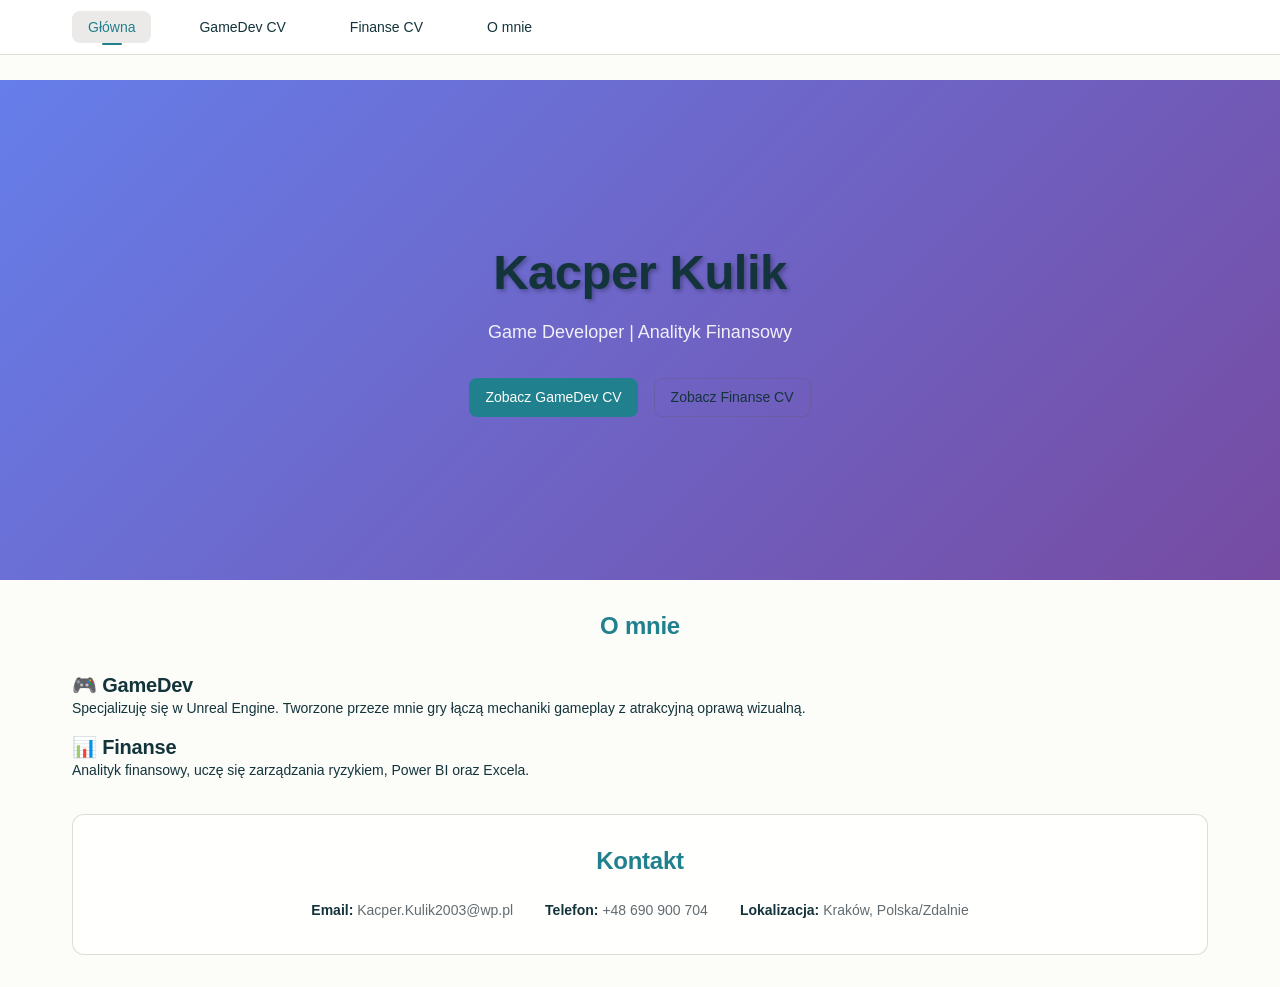
==== index.html @ 3255ad59 "Update index.html" ====
<!DOCTYPE html>
<html lang="pl">
<head>
    <meta charset="UTF-8">
    <meta name="viewport" content="width=device-width, initial-scale=1.0">
    <title>Kacper Kulik - Portfolio</title>
    <link rel="stylesheet" href="style.css">
</head>
<body>
    <nav class="navbar">
        <div class="nav-container">
            <ul class="nav-menu">
                <li class="nav-item">
                    <a href="#" class="nav-link active" data-tab="home">Główna</a>
                </li>
                <li class="nav-item">
                    <a href="gamedev.html" class="nav-link" data-tab="gamedev">GameDev CV</a>
                </li>
                <li class="nav-item">
                    <a href="finance.html" class="nav-link" data-tab="finance">Finanse CV</a>
                </li>
                <li class="nav-item">
                    <a href="inne.html" class="nav-link" data-tab="other">O mnie</a>
                </li>
            </ul>
            <div class="hamburger">
                <span class="bar"></span>
                <span class="bar"></span>
                <span class="bar"></span>
            </div>
        </div>
    </nav>

    <main class="main-content">
        <!-- Główna strona -->
        <section id="home" class="tab-content active">
            <div class="hero-section">
                <div class="hero-content">
                    <h1>Kacper Kulik</h1>
                    <p class="hero-subtitle"> Game Developer | Analityk Finansowy</p>
                    <div class="hero-buttons">
                        <button class="btn btn--primary" onclick="switchTab('gamedev.html')">Zobacz GameDev CV</button>
                        <button class="btn btn--outline" onclick="switchTab('finance.html')">Zobacz Finanse CV</button>
                    </div>
                </div>
            </div>
            
            <div class="container">
                <section class="about-section">
                  <h2>O mnie</h2>
                  <div class="about-flex">
                    <div class="about-card gamedev-card">
                      <h3>🎮 GameDev</h3>
                      <p>Specjalizuję się w Unreal Engine. Tworzone przeze mnie gry łączą mechaniki gameplay z atrakcyjną oprawą wizualną.</p>
                    </div>
                    <div class="about-card finance-card">
                      <h3>📊 Finanse</h3>
                      <p>Analityk finansowy, uczę się zarządzania ryzykiem, Power BI oraz Excela.</p>
                    </div>
                  </div>
                </section>


                <section class="contact-section">
                    <h2>Kontakt</h2>
                    <div class="contact-info">
                        <div class="contact-item">
                            <strong>Email:</strong> Kacper.Kulik2003@wp.pl
                        </div>
                        <div class="contact-item">
                            <strong>Telefon:</strong> +48 690 900 704
                        </div>
                        <div class="contact-item">
                            <strong>Lokalizacja:</strong> Kraków, Polska/Zdalnie
                        </div>
                    </div>
                </section>
            </div>
        </section>     
    </main>

    <script src="app.js"></script>
</body>
</html>
---- style.css ----
:root {
  /* Colors */
  --color-background: rgba(252, 252, 249, 1);
  --color-surface: rgba(255, 255, 253, 1);
  --color-text: rgba(19, 52, 59, 1);
  --color-text-secondary: rgba(98, 108, 113, 1);
  --color-primary: rgba(33, 128, 141, 1);
  --color-primary-hover: rgba(29, 116, 128, 1);
  --color-primary-active: rgba(26, 104, 115, 1);
  --color-secondary: rgba(94, 82, 64, 0.12);
  --color-secondary-hover: rgba(94, 82, 64, 0.2);
  --color-secondary-active: rgba(94, 82, 64, 0.25);
  --color-border: rgba(94, 82, 64, 0.2);
  --color-btn-primary-text: rgba(252, 252, 249, 1);
  --color-card-border: rgba(94, 82, 64, 0.12);
  --color-card-border-inner: rgba(94, 82, 64, 0.12);
  --color-error: rgba(192, 21, 47, 1);
  --color-success: rgba(33, 128, 141, 1);
  --color-warning: rgba(168, 75, 47, 1);
  --color-info: rgba(98, 108, 113, 1);
  --color-focus-ring: rgba(33, 128, 141, 0.4);
  --color-select-caret: rgba(19, 52, 59, 0.8);

  /* Common style patterns */
  --focus-ring: 0 0 0 3px var(--color-focus-ring);
  --focus-outline: 2px solid var(--color-primary);
  --status-bg-opacity: 0.15;
  --status-border-opacity: 0.25;
  --select-caret-light: url("data:image/svg+xml,%3Csvg xmlns='http://www.w3.org/2000/svg' width='16' height='16' viewBox='0 0 24 24' fill='none' stroke='%23134252' stroke-width='2' stroke-linecap='round' stroke-linejoin='round'%3E%3Cpolyline points='6 9 12 15 18 9'%3E%3C/polyline%3E%3C/svg%3E");
  --select-caret-dark: url("data:image/svg+xml,%3Csvg xmlns='http://www.w3.org/2000/svg' width='16' height='16' viewBox='0 0 24 24' fill='none' stroke='%23f5f5f5' stroke-width='2' stroke-linecap='round' stroke-linejoin='round'%3E%3Cpolyline points='6 9 12 15 18 9'%3E%3C/polyline%3E%3C/svg%3E");

  /* RGB versions for opacity control */
  --color-success-rgb: 33, 128, 141;
  --color-error-rgb: 192, 21, 47;
  --color-warning-rgb: 168, 75, 47;
  --color-info-rgb: 98, 108, 113;

  /* Typography */
  --font-family-base: "FKGroteskNeue", "Geist", "Inter", -apple-system,
    BlinkMacSystemFont, "Segoe UI", Roboto, sans-serif;
  --font-family-mono: "Berkeley Mono", ui-monospace, SFMono-Regular, Menlo,
    Monaco, Consolas, monospace;
  --font-size-xs: 11px;
  --font-size-sm: 12px;
  --font-size-base: 14px;
  --font-size-md: 14px;
  --font-size-lg: 16px;
  --font-size-xl: 18px;
  --font-size-2xl: 20px;
  --font-size-3xl: 24px;
  --font-size-4xl: 30px;
  --font-weight-normal: 400;
  --font-weight-medium: 500;
  --font-weight-semibold: 550;
  --font-weight-bold: 600;
  --line-height-tight: 1.2;
  --line-height-normal: 1.5;
  --letter-spacing-tight: -0.01em;

  /* Spacing */
  --space-0: 0;
  --space-1: 1px;
  --space-2: 2px;
  --space-4: 4px;
  --space-6: 6px;
  --space-8: 8px;
  --space-10: 10px;
  --space-12: 12px;
  --space-16: 16px;
  --space-20: 20px;
  --space-24: 24px;
  --space-32: 32px;

  /* Border Radius */
  --radius-sm: 6px;
  --radius-base: 8px;
  --radius-md: 10px;
  --radius-lg: 12px;
  --radius-full: 9999px;

  /* Shadows */
  --shadow-xs: 0 1px 2px rgba(0, 0, 0, 0.02);
  --shadow-sm: 0 1px 3px rgba(0, 0, 0, 0.04), 0 1px 2px rgba(0, 0, 0, 0.02);
  --shadow-md: 0 4px 6px -1px rgba(0, 0, 0, 0.04),
    0 2px 4px -1px rgba(0, 0, 0, 0.02);
  --shadow-lg: 0 10px 15px -3px rgba(0, 0, 0, 0.04),
    0 4px 6px -2px rgba(0, 0, 0, 0.02);
  --shadow-inset-sm: inset 0 1px 0 rgba(255, 255, 255, 0.15),
    inset 0 -1px 0 rgba(0, 0, 0, 0.03);

  /* Animation */
  --duration-fast: 150ms;
  --duration-normal: 250ms;
  --ease-standard: cubic-bezier(0.16, 1, 0.3, 1);

  /* Layout */
  --container-sm: 640px;
  --container-md: 768px;
  --container-lg: 1024px;
  --container-xl: 1280px;
}

/* Dark mode colors */
@media (prefers-color-scheme: dark) {
  :root {
    --color-background: rgba(31, 33, 33, 1);
    --color-surface: rgba(38, 40, 40, 1);
    --color-text: rgba(245, 245, 245, 1);
    --color-text-secondary: rgba(167, 169, 169, 0.7);
    --color-primary: rgba(50, 184, 198, 1);
    --color-primary-hover: rgba(45, 166, 178, 1);
    --color-primary-active: rgba(41, 150, 161, 1);
    --color-secondary: rgba(119, 124, 124, 0.15);
    --color-secondary-hover: rgba(119, 124, 124, 0.25);
    --color-secondary-active: rgba(119, 124, 124, 0.3);
    --color-border: rgba(119, 124, 124, 0.3);
    --color-error: rgba(255, 84, 89, 1);
    --color-success: rgba(50, 184, 198, 1);
    --color-warning: rgba(230, 129, 97, 1);
    --color-info: rgba(167, 169, 169, 1);
    --color-focus-ring: rgba(50, 184, 198, 0.4);
    --color-btn-primary-text: rgba(19, 52, 59, 1);
    --color-card-border: rgba(119, 124, 124, 0.2);
    --color-card-border-inner: rgba(119, 124, 124, 0.15);
    --shadow-inset-sm: inset 0 1px 0 rgba(255, 255, 255, 0.1),
      inset 0 -1px 0 rgba(0, 0, 0, 0.15);
    --button-border-secondary: rgba(119, 124, 124, 0.2);
    --color-border-secondary: rgba(119, 124, 124, 0.2);
    --color-select-caret: rgba(245, 245, 245, 0.8);

    /* Common style patterns - updated for dark mode */
    --focus-ring: 0 0 0 3px var(--color-focus-ring);
    --focus-outline: 2px solid var(--color-primary);
    --status-bg-opacity: 0.15;
    --status-border-opacity: 0.25;
    --select-caret-light: url("data:image/svg+xml,%3Csvg xmlns='http://www.w3.org/2000/svg' width='16' height='16' viewBox='0 0 24 24' fill='none' stroke='%23134252' stroke-width='2' stroke-linecap='round' stroke-linejoin='round'%3E%3Cpolyline points='6 9 12 15 18 9'%3E%3C/polyline%3E%3C/svg%3E");
    --select-caret-dark: url("data:image/svg+xml,%3Csvg xmlns='http://www.w3.org/2000/svg' width='16' height='16' viewBox='0 0 24 24' fill='none' stroke='%23f5f5f5' stroke-width='2' stroke-linecap='round' stroke-linejoin='round'%3E%3Cpolyline points='6 9 12 15 18 9'%3E%3C/polyline%3E%3C/svg%3E");

    /* RGB versions for dark mode */
    --color-success-rgb: 50, 184, 198;
    --color-error-rgb: 255, 84, 89;
    --color-warning-rgb: 230, 129, 97;
    --color-info-rgb: 167, 169, 169;
  }
}

/* Data attribute for manual theme switching */
[data-color-scheme="dark"] {
  --color-background: rgba(31, 33, 33, 1);
  --color-surface: rgba(38, 40, 40, 1);
  --color-text: rgba(245, 245, 245, 1);
  --color-text-secondary: rgba(167, 169, 169, 0.7);
  --color-primary: rgba(50, 184, 198, 1);
  --color-primary-hover: rgba(45, 166, 178, 1);
  --color-primary-active: rgba(41, 150, 161, 1);
  --color-secondary: rgba(119, 124, 124, 0.15);
  --color-secondary-hover: rgba(119, 124, 124, 0.25);
  --color-secondary-active: rgba(119, 124, 124, 0.3);
  --color-border: rgba(119, 124, 124, 0.3);
  --color-error: rgba(255, 84, 89, 1);
  --color-success: rgba(50, 184, 198, 1);
  --color-warning: rgba(230, 129, 97, 1);
  --color-info: rgba(167, 169, 169, 1);
  --color-focus-ring: rgba(50, 184, 198, 0.4);
  --color-btn-primary-text: rgba(19, 52, 59, 1);
  --color-card-border: rgba(119, 124, 124, 0.15);
  --color-card-border-inner: rgba(119, 124, 124, 0.15);
  --shadow-inset-sm: inset 0 1px 0 rgba(255, 255, 255, 0.1),
    inset 0 -1px 0 rgba(0, 0, 0, 0.15);
  --color-border-secondary: rgba(119, 124, 124, 0.2);
  --color-select-caret: rgba(245, 245, 245, 0.8);

  /* Common style patterns - updated for dark mode */
  --focus-ring: 0 0 0 3px var(--color-focus-ring);
  --focus-outline: 2px solid var(--color-primary);
  --status-bg-opacity: 0.15;
  --status-border-opacity: 0.25;
  --select-caret-light: url("data:image/svg+xml,%3Csvg xmlns='http://www.w3.org/2000/svg' width='16' height='16' viewBox='0 0 24 24' fill='none' stroke='%23134252' stroke-width='2' stroke-linecap='round' stroke-linejoin='round'%3E%3Cpolyline points='6 9 12 15 18 9'%3E%3C/polyline%3E%3C/svg%3E");
  --select-caret-dark: url("data:image/svg+xml,%3Csvg xmlns='http://www.w3.org/2000/svg' width='16' height='16' viewBox='0 0 24 24' fill='none' stroke='%23f5f5f5' stroke-width='2' stroke-linecap='round' stroke-linejoin='round'%3E%3Cpolyline points='6 9 12 15 18 9'%3E%3C/polyline%3E%3C/svg%3E");

  /* RGB versions for dark mode */
  --color-success-rgb: 50, 184, 198;
  --color-error-rgb: 255, 84, 89;
  --color-warning-rgb: 230, 129, 97;
  --color-info-rgb: 167, 169, 169;
}

[data-color-scheme="light"] {
  --color-background: rgba(252, 252, 249, 1);
  --color-surface: rgba(255, 255, 253, 1);
  --color-text: rgba(19, 52, 59, 1);
  --color-text-secondary: rgba(98, 108, 113, 1);
  --color-primary: rgba(33, 128, 141, 1);
  --color-primary-hover: rgba(29, 116, 128, 1);
  --color-primary-active: rgba(26, 104, 115, 1);
  --color-secondary: rgba(94, 82, 64, 0.12);
  --color-secondary-hover: rgba(94, 82, 64, 0.2);
  --color-secondary-active: rgba(94, 82, 64, 0.25);
  --color-border: rgba(94, 82, 64, 0.2);
  --color-btn-primary-text: rgba(252, 252, 249, 1);
  --color-card-border: rgba(94, 82, 64, 0.12);
  --color-card-border-inner: rgba(94, 82, 64, 0.12);
  --color-error: rgba(192, 21, 47, 1);
  --color-success: rgba(33, 128, 141, 1);
  --color-warning: rgba(168, 75, 47, 1);
  --color-info: rgba(98, 108, 113, 1);
  --color-focus-ring: rgba(33, 128, 141, 0.4);

  /* RGB versions for light mode */
  --color-success-rgb: 33, 128, 141;
  --color-error-rgb: 192, 21, 47;
  --color-warning-rgb: 168, 75, 47;
  --color-info-rgb: 98, 108, 113;
}

/* Base styles */
html {
  font-size: var(--font-size-base);
  font-family: var(--font-family-base);
  line-height: var(--line-height-normal);
  color: var(--color-text);
  background-color: var(--color-background);
  -webkit-font-smoothing: antialiased;
  box-sizing: border-box;
}

body {
  margin: 0;
  padding: 0;
}

*,
*::before,
*::after {
  box-sizing: inherit;
}

/* Typography */
h1,
h2,
h3,
h4,
h5,
h6 {
  margin: 0;
  font-weight: var(--font-weight-semibold);
  line-height: var(--line-height-tight);
  color: var(--color-text);
  letter-spacing: var(--letter-spacing-tight);
}

h1 {
  font-size: var(--font-size-4xl);
}
h2 {
  font-size: var(--font-size-3xl);
}
h3 {
  font-size: var(--font-size-2xl);
}
h4 {
  font-size: var(--font-size-xl);
}
h5 {
  font-size: var(--font-size-lg);
}
h6 {
  font-size: var(--font-size-md);
}

p {
  margin: 0 0 var(--space-16) 0;
}

a {
  color: var(--color-primary);
  text-decoration: none;
  transition: color var(--duration-fast) var(--ease-standard);
}

a:hover {
  color: var(--color-primary-hover);
}

code,
pre {
  font-family: var(--font-family-mono);
  font-size: calc(var(--font-size-base) * 0.95);
  background-color: var(--color-secondary);
  border-radius: var(--radius-sm);
}

code {
  padding: var(--space-1) var(--space-4);
}

pre {
  padding: var(--space-16);
  margin: var(--space-16) 0;
  overflow: auto;
  border: 1px solid var(--color-border);
}

pre code {
  background: none;
  padding: 0;
}

/* Buttons */
.btn {
  display: inline-flex;
  align-items: center;
  justify-content: center;
  padding: var(--space-8) var(--space-16);
  border-radius: var(--radius-base);
  font-size: var(--font-size-base);
  font-weight: 500;
  line-height: 1.5;
  cursor: pointer;
  transition: all var(--duration-normal) var(--ease-standard);
  border: none;
  text-decoration: none;
  position: relative;
}

.btn:focus-visible {
  outline: none;
  box-shadow: var(--focus-ring);
}

.btn--primary {
  background: var(--color-primary);
  color: var(--color-btn-primary-text);
}

.btn--primary:hover {
  background: var(--color-primary-hover);
}

.btn--primary:active {
  background: var(--color-primary-active);
}

.btn--secondary {
  background: var(--color-secondary);
  color: var(--color-text);
}

.btn--secondary:hover {
  background: var(--color-secondary-hover);
}

.btn--secondary:active {
  background: var(--color-secondary-active);
}

.btn--outline {
  background: transparent;
  border: 1px solid var(--color-border);
  color: var(--color-text);
}

.btn--outline:hover {
  background: var(--color-secondary);
}

.btn--sm {
  padding: var(--space-4) var(--space-12);
  font-size: var(--font-size-sm);
  border-radius: var(--radius-sm);
}

.btn--lg {
  padding: var(--space-10) var(--space-20);
  font-size: var(--font-size-lg);
  border-radius: var(--radius-md);
}

.btn--full-width {
  width: 100%;
}

.btn:disabled {
  opacity: 0.5;
  cursor: not-allowed;
}

/* Form elements */
.form-control {
  display: block;
  width: 100%;
  padding: var(--space-8) var(--space-12);
  font-size: var(--font-size-md);
  line-height: 1.5;
  color: var(--color-text);
  background-color: var(--color-surface);
  border: 1px solid var(--color-border);
  border-radius: var(--radius-base);
  transition: border-color var(--duration-fast) var(--ease-standard),
    box-shadow var(--duration-fast) var(--ease-standard);
}

textarea.form-control {
  font-family: var(--font-family-base);
  font-size: var(--font-size-base);
}

select.form-control {
  padding: var(--space-8) var(--space-12);
  -webkit-appearance: none;
  -moz-appearance: none;
  appearance: none;
  background-image: var(--select-caret-light);
  background-repeat: no-repeat;
  background-position: right var(--space-12) center;
  background-size: 16px;
  padding-right: var(--space-32);
}

/* Add a dark mode specific caret */
@media (prefers-color-scheme: dark) {
  select.form-control {
    background-image: var(--select-caret-dark);
  }
}

/* Also handle data-color-scheme */
[data-color-scheme="dark"] select.form-control {
  background-image: var(--select-caret-dark);
}

[data-color-scheme="light"] select.form-control {
  background-image: var(--select-caret-light);
}

.form-control:focus {
  border-color: var(--color-primary);
  outline: var(--focus-outline);
}

.form-label {
  display: block;
  margin-bottom: var(--space-8);
  font-weight: var(--font-weight-medium);
  font-size: var(--font-size-sm);
}

.form-group {
  margin-bottom: var(--space-16);
}

/* Card component */
.card {
  background-color: var(--color-surface);
  border-radius: var(--radius-lg);
  border: 1px solid var(--color-card-border);
  box-shadow: var(--shadow-sm);
  overflow: hidden;
  transition: box-shadow var(--duration-normal) var(--ease-standard);
}

.card:hover {
  box-shadow: var(--shadow-md);
}

.card__body {
  padding: var(--space-16);
}

.card__header,
.card__footer {
  padding: var(--space-16);
  border-bottom: 1px solid var(--color-card-border-inner);
}

/* Status indicators - simplified with CSS variables */
.status {
  display: inline-flex;
  align-items: center;
  padding: var(--space-6) var(--space-12);
  border-radius: var(--radius-full);
  font-weight: var(--font-weight-medium);
  font-size: var(--font-size-sm);
}

.status--success {
  background-color: rgba(
    var(--color-success-rgb, 33, 128, 141),
    var(--status-bg-opacity)
  );
  color: var(--color-success);
  border: 1px solid
    rgba(var(--color-success-rgb, 33, 128, 141), var(--status-border-opacity));
}

.status--error {
  background-color: rgba(
    var(--color-error-rgb, 192, 21, 47),
    var(--status-bg-opacity)
  );
  color: var(--color-error);
  border: 1px solid
    rgba(var(--color-error-rgb, 192, 21, 47), var(--status-border-opacity));
}

.status--warning {
  background-color: rgba(
    var(--color-warning-rgb, 168, 75, 47),
    var(--status-bg-opacity)
  );
  color: var(--color-warning);
  border: 1px solid
    rgba(var(--color-warning-rgb, 168, 75, 47), var(--status-border-opacity));
}

.status--info {
  background-color: rgba(
    var(--color-info-rgb, 98, 108, 113),
    var(--status-bg-opacity)
  );
  color: var(--color-info);
  border: 1px solid
    rgba(var(--color-info-rgb, 98, 108, 113), var(--status-border-opacity));
}

.card {
  background: #222;
  border-radius: 12px;
  box-shadow: 0 2px 8px rgba(44,62,80,0.08);
  padding: 1.5rem;
  margin-bottom: 2rem;
  color: #fff;
}

.card__header h2 {
  margin-top: 0;
  color: #3498db;
  font-size: 1.3em;
}

.card__body img,
.card__body video {
  max-width: 100%;
  border-radius: 8px;
  margin: 0.5em 0;
  box-shadow: 0 2px 8px rgba(44,62,80,0.07);
}

/* Container layout */
.container {
  max-width: 900px;
  margin: 2rem auto;
  padding: 0 1rem;
}

@media (min-width: 640px) {
  .container {
    max-width: var(--container-sm);
  }
}
@media (min-width: 768px) {
  .container {
    max-width: var(--container-md);
  }
}
@media (min-width: 1024px) {
  .container {
    max-width: var(--container-lg);
  }
}
@media (min-width: 1280px) {
  .container {
    max-width: var(--container-xl);
  }
}

/* Utility classes */
.flex {
  display: flex;
}
.flex-col {
  flex-direction: column;
}
.items-center {
  align-items: center;
}
.justify-center {
  justify-content: center;
}
.justify-between {
  justify-content: space-between;
}
.gap-4 {
  gap: var(--space-4);
}
.gap-8 {
  gap: var(--space-8);
}
.gap-16 {
  gap: var(--space-16);
}

.m-0 {
  margin: 0;
}
.mt-8 {
  margin-top: var(--space-8);
}
.mb-8 {
  margin-bottom: var(--space-8);
}
.mx-8 {
  margin-left: var(--space-8);
  margin-right: var(--space-8);
}
.my-8 {
  margin-top: var(--space-8);
  margin-bottom: var(--space-8);
}

.p-0 {
  padding: 0;
}
.py-8 {
  padding-top: var(--space-8);
  padding-bottom: var(--space-8);
}
.px-8 {
  padding-left: var(--space-8);
  padding-right: var(--space-8);
}
.py-16 {
  padding-top: var(--space-16);
  padding-bottom: var(--space-16);
}
.px-16 {
  padding-left: var(--space-16);
  padding-right: var(--space-16);
}

.block {
  display: block;
}
.hidden {
  display: none;
}

/* Accessibility */
.sr-only {
  position: absolute;
  width: 1px;
  height: 1px;
  padding: 0;
  margin: -1px;
  overflow: hidden;
  clip: rect(0, 0, 0, 0);
  white-space: nowrap;
  border-width: 0;
}

:focus-visible {
  outline: var(--focus-outline);
  outline-offset: 2px;
}

/* Dark mode specifics */
[data-color-scheme="dark"] .btn--outline {
  border: 1px solid var(--color-border-secondary);
}

@font-face {
  font-family: 'FKGroteskNeue';
  src: url('https://www.perplexity.ai/fonts/FKGroteskNeue.woff2')
    format('woff2');
}

/* Reset i zmienne podstawowe */
* {
    margin: 0;
    padding: 0;
    box-sizing: border-box;
}

body {
    font-family: var(--font-family-base);
    line-height: 1.6;
    color: var(--color-text);
    background-color: var(--color-background);
    overflow-x: hidden;
}

/* Nawigacja */
.navbar {
    position: fixed;
    top: 0;
    width: 100%;
    background: rgba(255, 255, 255, 0.95);
    backdrop-filter: blur(10px);
    border-bottom: 1px solid var(--color-border);
    z-index: 1000;
    transition: all var(--duration-normal) var(--ease-standard);
}

.nav-container {
    display: flex;
    justify-content: space-between;
    align-items: center;
    padding: var(--space-16) var(--space-32);
    max-width: 1200px;
    margin: 0 auto;
}

.nav-logo h2 {
    color: var(--color-primary);
    font-size: var(--font-size-xl);
    font-weight: var(--font-weight-bold);
}

.nav-menu {
    display: flex;
    list-style: none;
    gap: var(--space-32);
}

.nav-link {
    color: var(--color-text);
    text-decoration: none;
    font-weight: var(--font-weight-medium);
    padding: var(--space-8) var(--space-16);
    border-radius: var(--radius-base);
    transition: all var(--duration-fast) var(--ease-standard);
    position: relative;
}

.nav-link:hover,
.nav-link.active {
    color: var(--color-primary);
    background-color: var(--color-secondary);
}

.nav-link.active::after {
    content: '';
    position: absolute;
    bottom: -2px;
    left: 50%;
    transform: translateX(-50%);
    width: 20px;
    height: 2px;
    background-color: var(--color-primary);
    border-radius: 1px;
}

/* Hamburger menu */
.hamburger {
    display: none;
    flex-direction: column;
    cursor: pointer;
}

.hamburger .bar {
    width: 25px;
    height: 3px;
    background-color: var(--color-text);
    margin: 3px 0;
    transition: 0.3s;
    border-radius: 2px;
}

/* Main content */
.main-content {
    margin-top: 80px;
}

.tab-content {
    display: none;
    min-height: calc(100vh - 80px);
}

.tab-content.active {
    display: block;
}

/* Hero section */
.hero-section {
    background: linear-gradient(135deg, #667eea 0%, #764ba2 100%);
    color: white;
    padding: var(--space-32) 0;
    text-align: center;
    min-height: 500px;
    display: flex;
    align-items: center;
    justify-content: center;
}

.hero-content h1 {
    font-size: 3.5rem;
    margin-bottom: var(--space-16);
    font-weight: var(--font-weight-bold);
    text-shadow: 2px 2px 4px rgba(0,0,0,0.3);
}

.hero-subtitle {
    font-size: var(--font-size-xl);
    margin-bottom: var(--space-32);
    opacity: 0.9;
}

.hero-buttons {
    display: flex;
    gap: var(--space-16);
    justify-content: center;
    flex-wrap: wrap;
}

/* Container */
.container {
    max-width: 1200px;
    margin: 0 auto;
    padding: var(--space-32);
}

/* About section */
.about-section {
    margin-bottom: var(--space-32);
}

.about-section h2 {
    text-align: center;
    margin-bottom: var(--space-32);
    font-size: var(--font-size-3xl);
    color: var(--color-primary);
}

.about-grid {
    display: grid;
    grid-template-columns: repeat(auto-fit, minmax(300px, 1fr));
    gap: var(--space-24);
    margin-bottom: var(--space-32);
}

/* Skills section */
.skills-section {
    margin-bottom: var(--space-32);
}

.skills-section h2 {
    margin-bottom: var(--space-24);
    font-size: var(--font-size-2xl);
    color: var(--color-primary);
}

.skills-grid {
    display: grid;
    gap: var(--space-20);
}

.skill-item {
    display: grid;
    grid-template-columns: 150px 1fr 60px;
    align-items: center;
    gap: var(--space-16);
    padding: var(--space-16);
    background: var(--color-surface);
    border-radius: var(--radius-base);
    border: 1px solid var(--color-border);
}

.skill-name {
    font-weight: var(--font-weight-medium);
    color: var(--color-text);
}

.skill-bar {
    height: 8px;
    background-color: var(--color-secondary);
    border-radius: var(--radius-full);
    overflow: hidden;
}

.skill-progress {
    height: 100%;
    background: linear-gradient(90deg, var(--color-primary), #667eea);
    border-radius: var(--radius-full);
    width: 0%;
    transition: width 1s ease-out;
}

.skill-level {
    text-align: right;
    font-weight: var(--font-weight-medium);
    color: var(--color-primary);
}

/* Projects section */
.projects-section {
    margin-bottom: var(--space-32);
}

.projects-section h2 {
    margin-bottom: var(--space-24);
    font-size: var(--font-size-2xl);
    color: var(--color-primary);
}

.projects-grid {
    display: grid;
    grid-template-columns: repeat(auto-fit, minmax(300px, 1fr));
    gap: var(--space-24);
}

.project-card {
    transition: transform var(--duration-normal) var(--ease-standard);
}

.project-card:hover {
    transform: translateY(-5px);
}

.tech-tags {
    display: flex;
    flex-wrap: wrap;
    gap: var(--space-8);
    margin-top: var(--space-16);
}

.tech-tag {
    background-color: var(--color-primary);
    color: white;
    padding: var(--space-4) var(--space-12);
    border-radius: var(--radius-full);
    font-size: var(--font-size-sm);
    font-weight: var(--font-weight-medium);
}

/* Timeline */
.experience-section {
    margin-bottom: var(--space-32);
}

.experience-section h2 {
    margin-bottom: var(--space-24);
    font-size: var(--font-size-2xl);
    color: var(--color-primary);
}

.timeline {
    position: relative;
    padding-left: var(--space-32);
}

.timeline::before {
    content: '';
    position: absolute;
    left: 15px;
    top: 0;
    bottom: 0;
    width: 2px;
    background-color: var(--color-primary);
}

.timeline-item {
    position: relative;
    margin-bottom: var(--space-32);
}

.timeline-item::before {
    content: '';
    position: absolute;
    left: -37px;
    top: 0;
    width: 12px;
    height: 12px;
    background-color: var(--color-primary);
    border-radius: 50%;
    border: 3px solid var(--color-background);
}

.timeline-date {
    color: var(--color-primary);
    font-weight: var(--font-weight-bold);
    margin-bottom: var(--space-8);
}

.timeline-content h3 {
    margin-bottom: var(--space-4);
    color: var(--color-text);
}

.timeline-content h4 {
    color: var(--color-text-secondary);
    margin-bottom: var(--space-8);
    font-style: italic;
}

.timeline-content ul {
    margin-top: var(--space-12);
    padding-left: var(--space-20);
}

.timeline-content ul li {
    margin-bottom: var(--space-4);
    color: var(--color-text-secondary);
}

/* Certificates section */
.certificates-section {
    margin-bottom: var(--space-32);
}

.certificates-section h2 {
    margin-bottom: var(--space-24);
    font-size: var(--font-size-2xl);
    color: var(--color-primary);
}

.certificates-grid {
    display: grid;
    grid-template-columns: repeat(auto-fit, minmax(280px, 1fr));
    gap: var(--space-20);
}

.certificate-card {
    text-align: center;
    padding: var(--space-24);
}

.certificate-card h3 {
    margin-bottom: var(--space-12);
    color: var(--color-primary);
}

.certificate-card .status {
    margin-top: var(--space-16);
}

/* Languages section */
.languages-section {
    margin-bottom: var(--space-32);
}

.languages-section h2 {
    margin-bottom: var(--space-24);
    font-size: var(--font-size-2xl);
    color: var(--color-primary);
}

.languages-grid {
    display: grid;
    grid-template-columns: repeat(auto-fit, minmax(250px, 1fr));
    gap: var(--space-20);
}

.language-card {
    text-align: center;
    padding: var(--space-20);
}

.language-card h3 {
    margin-bottom: var(--space-8);
    color: var(--color-primary);
}

/* Interests section */
.interests-section {
    margin-bottom: var(--space-32);
}

.interests-section h2 {
    margin-bottom: var(--space-24);
    font-size: var(--font-size-2xl);
    color: var(--color-primary);
}

.interests-grid {
    display: grid;
    grid-template-columns: repeat(auto-fit, minmax(280px, 1fr));
    gap: var(--space-20);
}

.interest-card {
    padding: var(--space-20);
    transition: transform var(--duration-normal) var(--ease-standard);
}

.interest-card:hover {
    transform: translateY(-3px);
}

.interest-card h3 {
    margin-bottom: var(--space-12);
    color: var(--color-primary);
}

/* Contact section */
.contact-section {
    background: var(--color-surface);
    padding: var(--space-32);
    border-radius: var(--radius-lg);
    border: 1px solid var(--color-border);
    text-align: center;
}

.contact-section h2 {
    margin-bottom: var(--space-24);
    color: var(--color-primary);
}

.contact-info {
    display: flex;
    justify-content: center;
    gap: var(--space-32);
    flex-wrap: wrap;
}

.contact-item {
    color: var(--color-text-secondary);
}

.contact-item strong {
    color: var(--color-text);
}

/* Responsive design */
@media (max-width: 768px) {
    .hamburger {
        display: flex;
    }

    .nav-menu {
        position: fixed;
        left: -100%;
        top: 80px;
        flex-direction: column;
        background-color: var(--color-surface);
        width: 100%;
        text-align: center;
        transition: 0.3s;
        border-top: 1px solid var(--color-border);
        padding: var(--space-20) 0;
    }

    .nav-menu.active {
        left: 0;
    }

    .nav-menu li {
        margin: var(--space-8) 0;
    }

    .hamburger.active .bar:nth-child(2) {
        opacity: 0;
    }

    .hamburger.active .bar:nth-child(1) {
        transform: translateY(8px) rotate(45deg);
    }

    .hamburger.active .bar:nth-child(3) {
        transform: translateY(-8px) rotate(-45deg);
    }

    .hero-content h1 {
        font-size: 2.5rem;
    }

    .container {
        padding: var(--space-20);
    }

    .about-grid {
        grid-template-columns: 1fr;
    }

    .skill-item {
        grid-template-columns: 1fr;
        gap: var(--space-8);
        text-align: center;
    }

    .skill-name {
        margin-bottom: var(--space-4);
    }

    .projects-grid {
        grid-template-columns: 1fr;
    }

    .certificates-grid {
        grid-template-columns: 1fr;
    }

    .languages-grid {
        grid-template-columns: 1fr;
    }

    .interests-grid {
        grid-template-columns: 1fr;
    }

    .contact-info {
        flex-direction: column;
        gap: var(--space-16);
    }

    .hero-buttons {
        flex-direction: column;
        align-items: center;
    }

    .timeline {
        padding-left: var(--space-24);
    }

    .timeline::before {
        left: 11px;
    }

    .timeline-item::before {
        left: -33px;
    }
}

@media (max-width: 480px) {
    .nav-container {
        padding: var(--space-12) var(--space-16);
    }

    .hero-content h1 {
        font-size: 2rem;
    }

    .hero-subtitle {
        font-size: var(--font-size-lg);
    }

    .container {
        padding: var(--space-16);
    }
}

/* Animacje */
@keyframes fadeInUp {
    from {
        opacity: 0;
        transform: translateY(30px);
    }
    to {
        opacity: 1;
        transform: translateY(0);
    }
}

.tab-content.active {
    animation: fadeInUp 0.5s ease-out;
}

/* Hover effects */
.card {
    transition: all var(--duration-normal) var(--ease-standard);
}

.card:hover {
    transform: translateY(-2px);
    box-shadow: var(--shadow-lg);
}

/* Smooth scrolling */
html {
    scroll-behavior: smooth;
}

/* Loading animation dla skill bars */
.skill-progress.animate {
    animation: skillLoad 1.5s ease-out forwards;
}

@keyframes skillLoad {
    from {
        width: 0%;
    }
}

/* Dark mode adjustments */
@media (prefers-color-scheme: dark) {
    .navbar {
        background: rgba(38, 40, 40, 0.95);
    }

    .hero-section {
        background: linear-gradient(135deg, #2c3e50 0%, #3498db 100%);
    }
}

[data-color-scheme="dark"] .navbar {
    background: rgba(38, 40, 40, 0.95);
}

[data-color-scheme="dark"] .hero-section {
    background: linear-gradient(135deg, #2c3e50 0%, #3498db 100%);
}
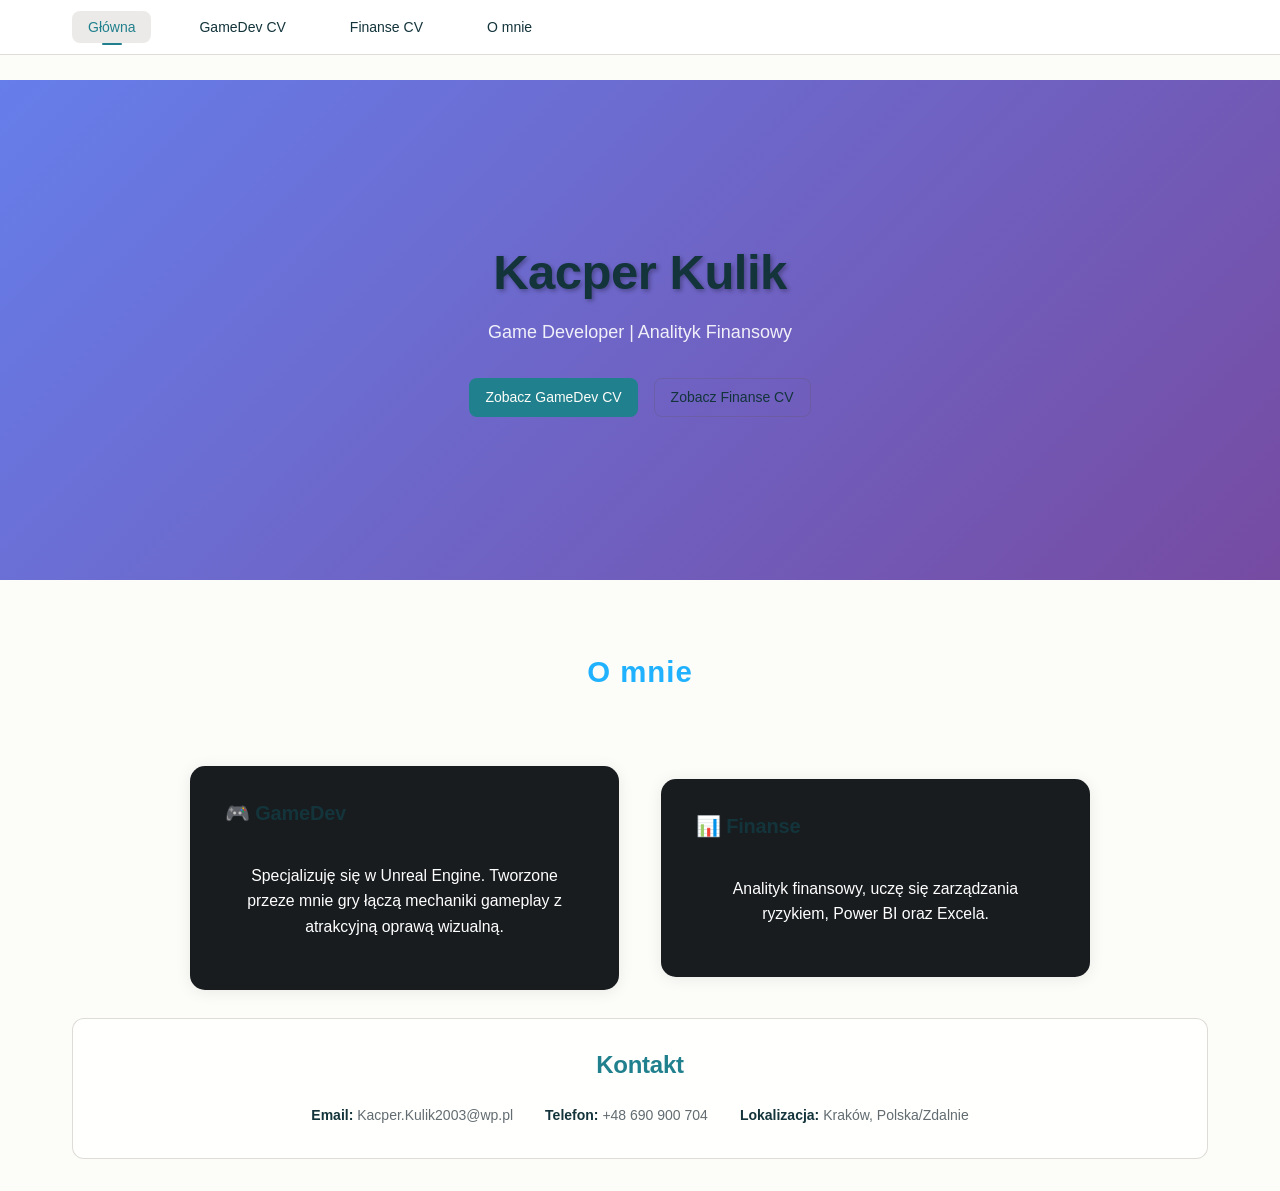
==== commit 7475e447: "Update index.html" ====
--- a/index.html
+++ b/index.html
@@ -11,7 +11,7 @@
         <div class="nav-container">
             <ul class="nav-menu">
                 <li class="nav-item">
-                    <a href="#" class="nav-link active" data-tab="home">Główna</a>
+                    <a href="index.html" class="nav-link active" data-tab="home">Główna</a>
                 </li>
                 <li class="nav-item">
                     <a href="gamedev.html" class="nav-link" data-tab="gamedev">GameDev CV</a>
--- a/style.css
+++ b/style.css
@@ -822,14 +822,62 @@
 
 /* About section */
 .about-section {
-    margin-bottom: var(--space-32);
+  margin: 3rem 0 2rem 0;
 }
 
 .about-section h2 {
-    text-align: center;
-    margin-bottom: var(--space-32);
-    font-size: var(--font-size-3xl);
-    color: var(--color-primary);
+  text-align: center;
+  color: #20b2ff;
+  margin-bottom: 2.5rem;
+  font-size: 2.1rem;
+  letter-spacing: 1px;
+}
+
+.about-flex {
+  display: flex;
+  flex-direction: row;
+  justify-content: space-between;
+  gap: 3rem;
+  max-width: 900px;
+  margin: 0 auto;
+}
+
+.about-card {
+  background: #181c1f;
+  border-radius: 15px;
+  box-shadow: 0 2px 16px rgba(0,0,0,0.08);
+  padding: 2.5rem 2.5rem 2rem 2.5rem;
+  min-width: 260px;
+  max-width: 45%;
+  flex: 1 1 40%;
+  margin-top: 3rem;
+  color: #fff;
+  font-size: 1.1rem;
+  transition: transform 0.2s, box-shadow 0.2s;
+}
+
+.about-card {
+    max-width: 90%;
+    min-width: unset;
+    margin-left: 0 !important;
+    margin-right: 0 !important;
+    align-self: center !important;
+  }
+}
+
+.about-card h3 {
+  margin-bottom: 1.2rem;
+  font-size: 1.4rem;
+  color: #20b2ff;
+  font-weight: 700;
+}
+
+.about-card p {
+  margin-top: 1.5rem;
+  text-align: center;
+  padding: 1.2rem 0.5rem 0.5rem 0.5rem;
+  font-size: 1.13rem;
+  line-height: 1.6;
 }
 
 .about-grid {
@@ -1061,6 +1109,19 @@
     color: var(--color-primary);
 }
 
+.gamedev-card {
+  align-self: flex-end;
+  margin-left: auto;
+  margin-right: 0;
+}
+
+.finance-card {
+  align-self: flex-start;
+  margin-right: auto;
+  margin-left: 0;
+}
+
+
 /* Interests section */
 .interests-section {
     margin-bottom: var(--space-32);
@@ -1127,6 +1188,13 @@
         display: flex;
     }
 
+  @media (max-width: 900px) {
+  .about-flex {
+    flex-direction: column;
+    gap: 2rem;
+    align-items: center;
+  }
+  
     .nav-menu {
         position: fixed;
         left: -100%;
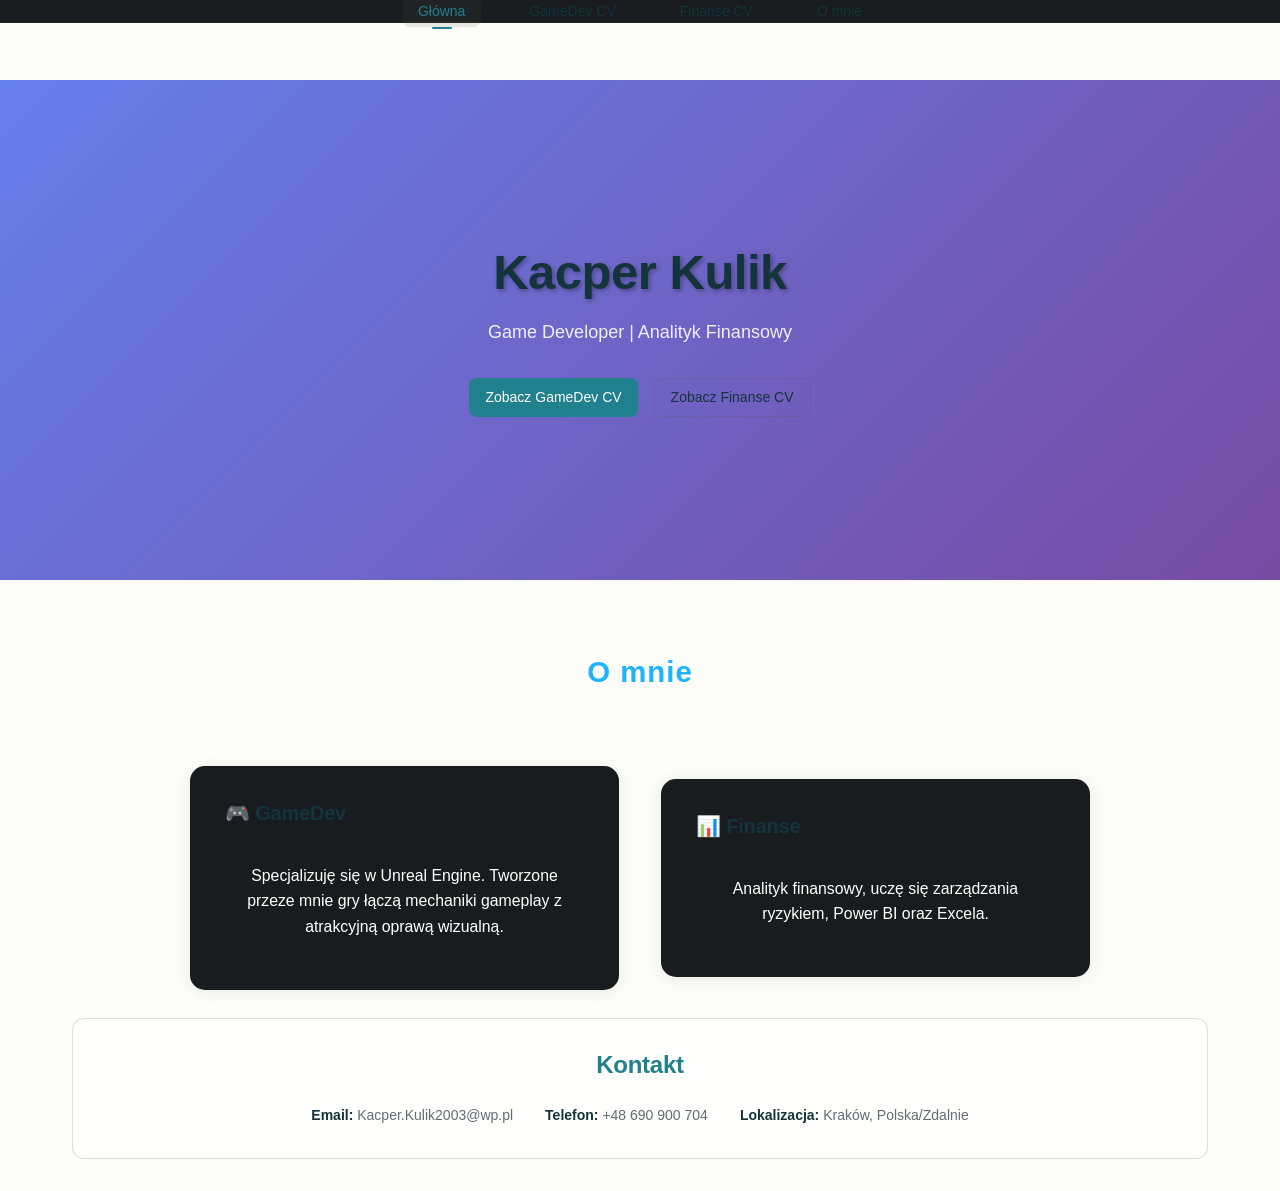
==== commit e14b6e9a: "Update index.html" ====
--- a/index.html
+++ b/index.html
@@ -23,11 +23,6 @@
                     <a href="inne.html" class="nav-link" data-tab="other">O mnie</a>
                 </li>
             </ul>
-            <div class="hamburger">
-                <span class="bar"></span>
-                <span class="bar"></span>
-                <span class="bar"></span>
-            </div>
         </div>
     </nav>
 
--- a/style.css
+++ b/style.css
@@ -695,7 +695,7 @@
     position: fixed;
     top: 0;
     width: 100%;
-    background: rgba(255, 255, 255, 0.95);
+     background: #181c1f;
     backdrop-filter: blur(10px);
     border-bottom: 1px solid var(--color-border);
     z-index: 1000;
@@ -703,12 +703,12 @@
 }
 
 .nav-container {
+    max-width: 1100px;
+    max-height: 120px;
+    margin: 0 auto;
     display: flex;
-    justify-content: space-between;
+    justify-content: center;
     align-items: center;
-    padding: var(--space-16) var(--space-32);
-    max-width: 1200px;
-    margin: 0 auto;
 }
 
 .nav-logo h2 {
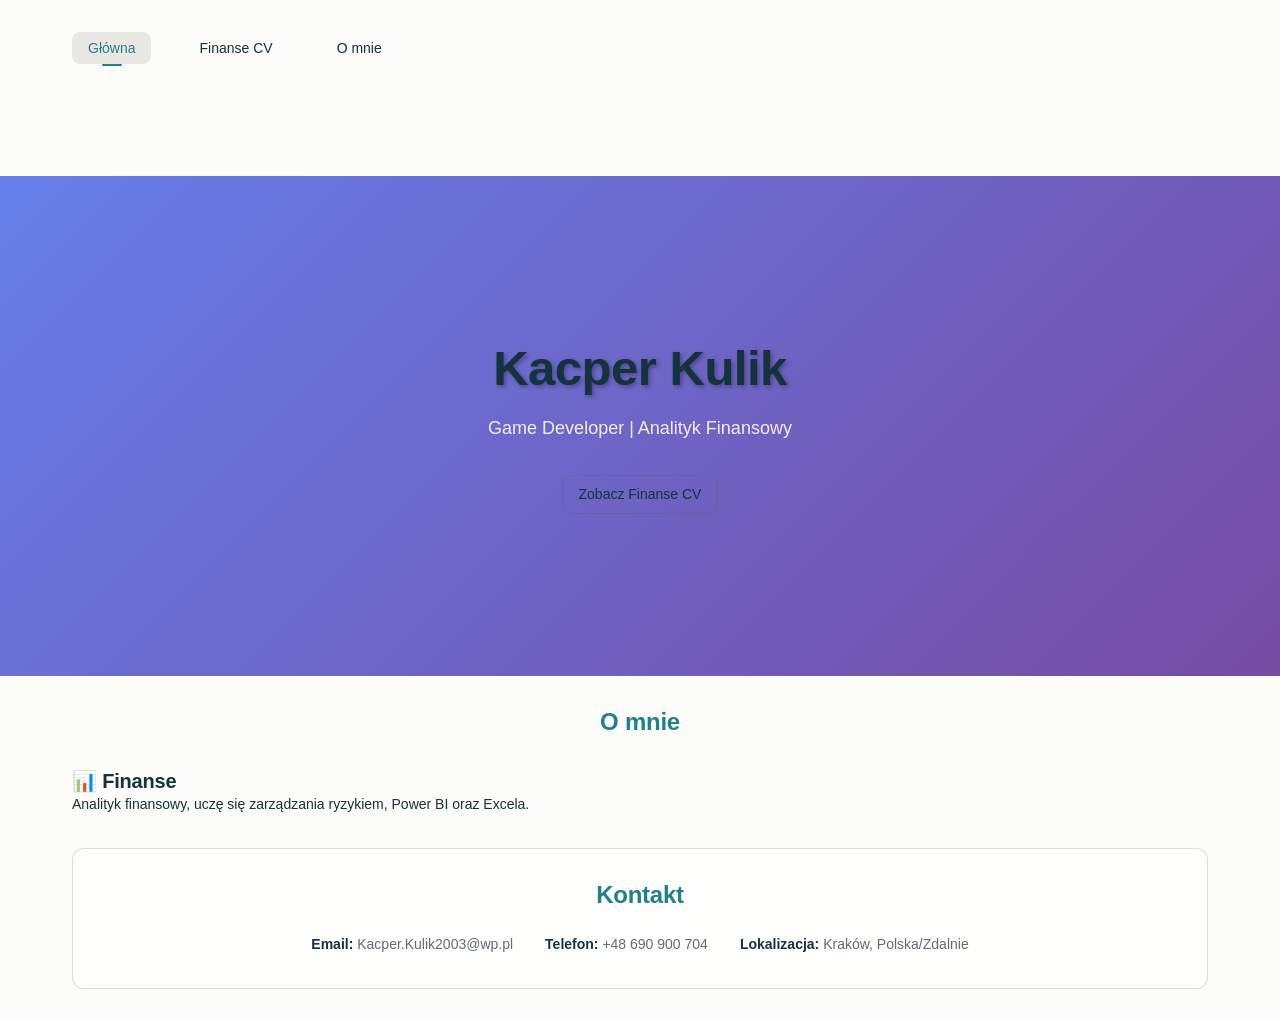
==== commit 91f6128f: "Update index.html" ====
--- a/index.html
+++ b/index.html
@@ -12,9 +12,6 @@
             <ul class="nav-menu">
                 <li class="nav-item">
                     <a href="index.html" class="nav-link active" data-tab="home">Główna</a>
-                </li>
-                <li class="nav-item">
-                    <a href="gamedev.html" class="nav-link" data-tab="gamedev">GameDev CV</a>
                 </li>
                 <li class="nav-item">
                     <a href="finance.html" class="nav-link" data-tab="finance">Finanse CV</a>
@@ -34,7 +31,6 @@
                     <h1>Kacper Kulik</h1>
                     <p class="hero-subtitle"> Game Developer | Analityk Finansowy</p>
                     <div class="hero-buttons">
-                        <button class="btn btn--primary" onclick="switchTab('gamedev.html')">Zobacz GameDev CV</button>
                         <button class="btn btn--outline" onclick="switchTab('finance.html')">Zobacz Finanse CV</button>
                     </div>
                 </div>
@@ -44,10 +40,6 @@
                 <section class="about-section">
                   <h2>O mnie</h2>
                   <div class="about-flex">
-                    <div class="about-card gamedev-card">
-                      <h3>🎮 GameDev</h3>
-                      <p>Specjalizuję się w Unreal Engine. Tworzone przeze mnie gry łączą mechaniki gameplay z atrakcyjną oprawą wizualną.</p>
-                    </div>
                     <div class="about-card finance-card">
                       <h3>📊 Finanse</h3>
                       <p>Analityk finansowy, uczę się zarządzania ryzykiem, Power BI oraz Excela.</p>
--- a/style.css
+++ b/style.css
@@ -453,11 +453,13 @@
 /* Card component */
 .card {
   background-color: var(--color-surface);
-  border-radius: var(--radius-lg);
-  border: 1px solid var(--color-card-border);
-  box-shadow: var(--shadow-sm);
-  overflow: hidden;
-  transition: box-shadow var(--duration-normal) var(--ease-standard);
+  border-radius: 12px;
+  box-shadow: 0 2px 16px rgba(44,62,80,0.08);
+  padding: 2.5rem 2rem;
+  margin-bottom: 2.5rem;
+  width: 100%;
+  max-width: 100%;
+  box-sizing: border-box;
 }
 
 .card:hover {
@@ -466,6 +468,15 @@
 
 .card__body {
   padding: var(--space-16);
+}
+
+.card__body img {
+  max-width: 100%;
+  height: auto;
+  display: block;
+  margin: 1rem auto;
+  border-radius: 10px;
+  box-shadow: 0 2px 8px rgba(44,62,80,0.07);
 }
 
 .card__header,
@@ -524,34 +535,13 @@
     rgba(var(--color-info-rgb, 98, 108, 113), var(--status-border-opacity));
 }
 
-.card {
-  background: #222;
-  border-radius: 12px;
-  box-shadow: 0 2px 8px rgba(44,62,80,0.08);
-  padding: 1.5rem;
-  margin-bottom: 2rem;
-  color: #fff;
-}
-
-.card__header h2 {
-  margin-top: 0;
-  color: #3498db;
-  font-size: 1.3em;
-}
-
-.card__body img,
-.card__body video {
-  max-width: 100%;
-  border-radius: 8px;
-  margin: 0.5em 0;
-  box-shadow: 0 2px 8px rgba(44,62,80,0.07);
-}
-
 /* Container layout */
 .container {
-  max-width: 900px;
-  margin: 2rem auto;
-  padding: 0 1rem;
+  width: 100%;
+  margin-right: auto;
+  margin-left: auto;
+  padding-right: var(--space-16);
+  padding-left: var(--space-16);
 }
 
 @media (min-width: 640px) {
@@ -692,23 +682,23 @@
 
 /* Nawigacja */
 .navbar {
-    position: fixed;
-    top: 0;
-    width: 100%;
-     background: #181c1f;
-    backdrop-filter: blur(10px);
-    border-bottom: 1px solid var(--color-border);
-    z-index: 1000;
-    transition: all var(--duration-normal) var(--ease-standard);
+  width: 100%;
+  background: var(--bg-light);
+  padding: 1.5rem 0; /* zwiększony padding */
+  min-height: 70px; /* minimalna wysokość */
+  box-shadow: var(--shadow);
+  position: sticky;
+  top: 0;
+  z-index: 100;
 }
 
 .nav-container {
-    max-width: 1100px;
-    max-height: 120px;
+    display: flex;
+    justify-content: space-between;
+    align-items: center;
+    padding: var(--space-16) var(--space-32);
+    max-width: 1200px;
     margin: 0 auto;
-    display: flex;
-    justify-content: center;
-    align-items: center;
 }
 
 .nav-logo h2 {
@@ -822,62 +812,14 @@
 
 /* About section */
 .about-section {
-  margin: 3rem 0 2rem 0;
+    margin-bottom: var(--space-32);
 }
 
 .about-section h2 {
-  text-align: center;
-  color: #20b2ff;
-  margin-bottom: 2.5rem;
-  font-size: 2.1rem;
-  letter-spacing: 1px;
-}
-
-.about-flex {
-  display: flex;
-  flex-direction: row;
-  justify-content: space-between;
-  gap: 3rem;
-  max-width: 900px;
-  margin: 0 auto;
-}
-
-.about-card {
-  background: #181c1f;
-  border-radius: 15px;
-  box-shadow: 0 2px 16px rgba(0,0,0,0.08);
-  padding: 2.5rem 2.5rem 2rem 2.5rem;
-  min-width: 260px;
-  max-width: 45%;
-  flex: 1 1 40%;
-  margin-top: 3rem;
-  color: #fff;
-  font-size: 1.1rem;
-  transition: transform 0.2s, box-shadow 0.2s;
-}
-
-.about-card {
-    max-width: 90%;
-    min-width: unset;
-    margin-left: 0 !important;
-    margin-right: 0 !important;
-    align-self: center !important;
-  }
-}
-
-.about-card h3 {
-  margin-bottom: 1.2rem;
-  font-size: 1.4rem;
-  color: #20b2ff;
-  font-weight: 700;
-}
-
-.about-card p {
-  margin-top: 1.5rem;
-  text-align: center;
-  padding: 1.2rem 0.5rem 0.5rem 0.5rem;
-  font-size: 1.13rem;
-  line-height: 1.6;
+    text-align: center;
+    margin-bottom: var(--space-32);
+    font-size: var(--font-size-3xl);
+    color: var(--color-primary);
 }
 
 .about-grid {
@@ -1109,19 +1051,6 @@
     color: var(--color-primary);
 }
 
-.gamedev-card {
-  align-self: flex-end;
-  margin-left: auto;
-  margin-right: 0;
-}
-
-.finance-card {
-  align-self: flex-start;
-  margin-right: auto;
-  margin-left: 0;
-}
-
-
 /* Interests section */
 .interests-section {
     margin-bottom: var(--space-32);
@@ -1188,13 +1117,6 @@
         display: flex;
     }
 
-  @media (max-width: 900px) {
-  .about-flex {
-    flex-direction: column;
-    gap: 2rem;
-    align-items: center;
-  }
-  
     .nav-menu {
         position: fixed;
         left: -100%;
@@ -1367,3 +1289,191 @@
 [data-color-scheme="dark"] .hero-section {
     background: linear-gradient(135deg, #2c3e50 0%, #3498db 100%);
 }
+
+
+.profile-section {
+  max-width: 900px;
+  margin: 2.5rem auto 2rem auto;
+  background: #22262b;
+  border-radius: 14px;
+  padding: 2.2rem 2rem;
+  box-shadow: 0 2px 12px rgba(32,178,255,0.07);
+}
+
+.profile-info {
+  max-width: 700px;
+  margin: 0 auto;
+}
+
+.profile-info h1 {
+  font-size: 2.2rem;
+  margin-bottom: 0.5rem;
+  color: #20b2ff;
+}
+
+.contact-top {
+  margin-bottom: 1em;
+  font-size: 1.08em;
+  color: #20b2ff;
+  display: flex;
+  gap: 2.5em;
+  flex-wrap: wrap;
+}
+
+.contact-top a {
+  color: #20b2ff;
+  text-decoration: underline;
+}
+
+.basic-info {
+  list-style: none;
+  padding: 0;
+  margin: 0 0 1em 0;
+  color: #b5d9f5;
+}
+
+.basic-info li {
+  margin-bottom: 0.2em;
+}
+
+.about-me {
+  font-size: 1.13rem;
+  color: #e0e8ef;
+  margin-top: 1.2rem;
+  line-height: 1.7;
+  max-width: 700px;
+}
+
+/* LANGUAGES SECTION */
+.languages-section {
+  max-width: 900px;
+  margin: 0 auto 2rem auto;
+  background: #22262b;
+  border-radius: 14px;
+  padding: 1.5rem 2rem;
+  box-shadow: 0 2px 12px rgba(32,178,255,0.07);
+}
+
+.languages-section h2 {
+  color: #20b2ff;
+  font-size: 1.4rem;
+  margin-bottom: 1.2rem;
+  text-align: left;
+}
+
+.languages-grid {
+  display: flex;
+  gap: 2rem;
+  justify-content: center;
+  flex-wrap: wrap;
+}
+
+.language-card {
+  background: #23272f;
+  border-radius: 10px;
+  box-shadow: 0 2px 8px rgba(32,178,255,0.08);
+  padding: 1.2rem 2rem;
+  min-width: 180px;
+  max-width: 220px;
+  text-align: center;
+}
+
+.language-card h3 {
+  margin-bottom: 0.5em;
+  color: #20b2ff;
+}
+
+/* COURSES SECTION */
+.courses-section {
+  max-width: 900px;
+  margin: 0 auto 2.5rem auto;
+  background: #23272f;
+  border-radius: 14px;
+  padding: 2rem 2rem 1.5rem 2rem;
+  box-shadow: 0 2px 12px rgba(32,178,255,0.07);
+}
+
+.courses-section h2 {
+  color: #20b2ff;
+  font-size: 1.7rem;
+  margin-bottom: 1.5rem;
+  text-align: left;
+}
+
+.courses-list {
+  display: flex;
+  flex-direction: column;
+  gap: 1.7rem;
+}
+
+.course h3 {
+  font-size: 1.2rem;
+  margin-bottom: 0.3rem;
+  color: #20b2ff;
+}
+
+.course h3 a {
+  color: #20b2ff;
+  text-decoration: none;
+  transition: color 0.2s;
+}
+.course h3 a:hover {
+  color: #0d8ed6;
+  text-decoration: underline;
+}
+
+.course-desc, .course-learned {
+  font-size: 1.05rem;
+  color: #e0e8ef;
+  margin: 0.2rem 0 0.2rem 0;
+  line-height: 1.5;
+}
+
+.course-learned {
+  font-style: italic;
+  color: #b5d9f5;
+}
+
+/* CONTACT SECTION */
+.contact-bottom {
+  max-width: 900px;
+  margin: 0 auto 2.5rem auto;
+  background: #22262b;
+  border-radius: 14px;
+  padding: 1.5rem 2rem;
+  box-shadow: 0 2px 12px rgba(32,178,255,0.07);
+  text-align: left;
+}
+
+.contact-bottom h2 {
+  color: #20b2ff;
+  font-size: 1.3rem;
+  margin-bottom: 0.7rem;
+}
+
+/* RESPONSYWNOŚĆ */
+@media (max-width: 900px) {
+  .profile-section,
+  .languages-section,
+  .courses-section,
+  .contact-bottom {
+    padding: 1.2rem 0.7rem;
+  }
+  .languages-grid {
+    gap: 1rem;
+  }
+}
+
+@media (max-width: 600px) {
+  .profile-info h1 {
+    font-size: 1.3rem;
+  }
+  .contact-top {
+    flex-direction: column;
+    gap: 0.5em;
+  }
+  .languages-grid {
+    flex-direction: column;
+    align-items: center;
+  }
+}
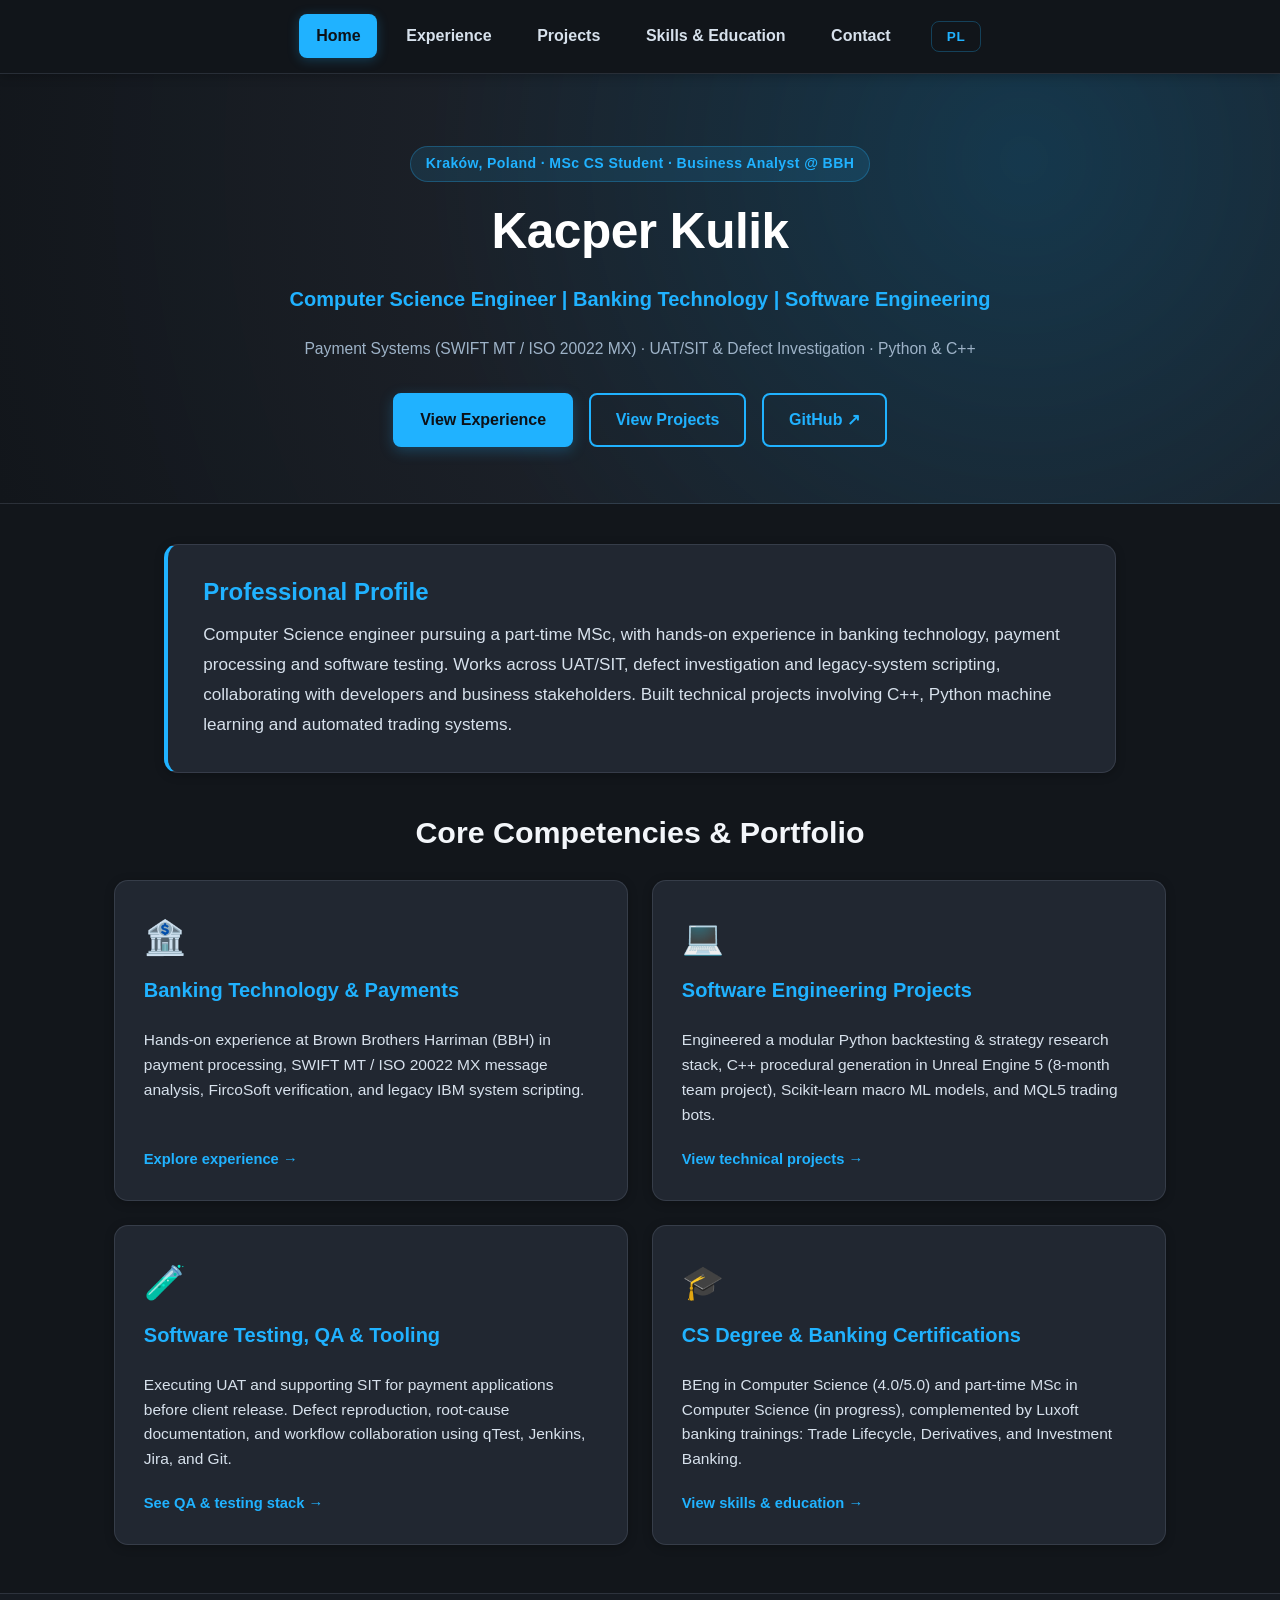
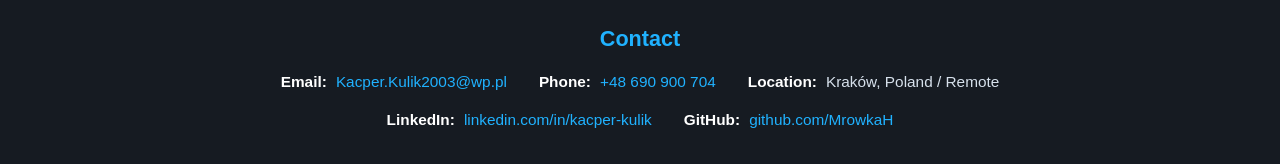
==== commit bf1a5bdd: "changes for new CV Changed almost everything xd" ====
--- a/index.html
+++ b/index.html
@@ -1,71 +1,216 @@
 <!DOCTYPE html>
-<html lang="pl">
+<html lang="en" id="html-root">
 <head>
-    <meta charset="UTF-8">
-    <meta name="viewport" content="width=device-width, initial-scale=1.0">
-    <title>Kacper Kulik - Portfolio</title>
-    <link rel="stylesheet" href="style.css">
+  <meta charset="UTF-8">
+  <meta name="viewport" content="width=device-width, initial-scale=1.0">
+  <meta name="description" content="Kacper Kulik — Computer Science Engineer | Banking Technology | Software Engineering. Portfolio tailored for Software Engineer roles in banking and fintech.">
+  <title>Kacper Kulik — Software Engineer | Banking Technology</title>
+  <link rel="stylesheet" href="style.css">
 </head>
 <body>
+  <header>
     <nav class="navbar">
-        <div class="nav-container">
-            <ul class="nav-menu">
-                <li class="nav-item">
-                    <a href="index.html" class="nav-link active" data-tab="home">Główna</a>
-                </li>
-                <li class="nav-item">
-                    <a href="finance.html" class="nav-link" data-tab="finance">Finanse CV</a>
-                </li>
-                <li class="nav-item">
-                    <a href="inne.html" class="nav-link" data-tab="other">O mnie</a>
-                </li>
-            </ul>
+      <div class="nav-container">
+        <ul class="nav-menu">
+          <li class="nav-item">
+            <a href="index.html" class="nav-link active">
+              <span data-lang="en">Home</span>
+              <span data-lang="pl" style="display: none;">Strona główna</span>
+            </a>
+          </li>
+          <li class="nav-item">
+            <a href="experience.html" class="nav-link">
+              <span data-lang="en">Experience</span>
+              <span data-lang="pl" style="display: none;">Doświadczenie</span>
+            </a>
+          </li>
+          <li class="nav-item">
+            <a href="projects.html" class="nav-link">
+              <span data-lang="en">Projects</span>
+              <span data-lang="pl" style="display: none;">Projekty</span>
+            </a>
+          </li>
+          <li class="nav-item">
+            <a href="skills.html" class="nav-link">
+              <span data-lang="en">Skills &amp; Education</span>
+              <span data-lang="pl" style="display: none;">Umiejętności</span>
+            </a>
+          </li>
+          <li class="nav-item">
+            <a href="contact.html" class="nav-link">
+              <span data-lang="en">Contact</span>
+              <span data-lang="pl" style="display: none;">Kontakt</span>
+            </a>
+          </li>
+        </ul>
+        <button class="lang-toggle" onclick="toggleLanguage()" aria-label="Switch language">
+          <span id="lang-text">PL</span>
+        </button>
+        <div class="hamburger">
+          <span class="bar"></span>
+          <span class="bar"></span>
+          <span class="bar"></span>
         </div>
+      </div>
     </nav>
-
-    <main class="main-content">
-        <!-- Główna strona -->
-        <section id="home" class="tab-content active">
-            <div class="hero-section">
-                <div class="hero-content">
-                    <h1>Kacper Kulik</h1>
-                    <p class="hero-subtitle"> Game Developer | Analityk Finansowy</p>
-                    <div class="hero-buttons">
-                        <button class="btn btn--outline" onclick="switchTab('finance.html')">Zobacz Finanse CV</button>
-                    </div>
-                </div>
-            </div>
-            
-            <div class="container">
-                <section class="about-section">
-                  <h2>O mnie</h2>
-                  <div class="about-flex">
-                    <div class="about-card finance-card">
-                      <h3>📊 Finanse</h3>
-                      <p>Analityk finansowy, uczę się zarządzania ryzykiem, Power BI oraz Excela.</p>
-                    </div>
-                  </div>
-                </section>
-
-
-                <section class="contact-section">
-                    <h2>Kontakt</h2>
-                    <div class="contact-info">
-                        <div class="contact-item">
-                            <strong>Email:</strong> Kacper.Kulik2003@wp.pl
-                        </div>
-                        <div class="contact-item">
-                            <strong>Telefon:</strong> +48 690 900 704
-                        </div>
-                        <div class="contact-item">
-                            <strong>Lokalizacja:</strong> Kraków, Polska/Zdalnie
-                        </div>
-                    </div>
-                </section>
-            </div>
-        </section>     
-    </main>
-
-    <script src="app.js"></script>
+  </header>
+
+  <main>
+    <!-- Hero Section -->
+    <section class="hero-section">
+      <div class="hero-content">
+        <div class="hero-badge">
+          <span data-lang="en">Kraków, Poland · MSc CS Student · Business Analyst @ BBH</span>
+          <span data-lang="pl" style="display: none;">Kraków · Student Mgr Informatyki · Business Analyst @ BBH</span>
+        </div>
+        <h1>Kacper Kulik</h1>
+        <p class="hero-subtitle">
+          <span data-lang="en">Computer Science Engineer | Banking Technology | Software Engineering</span>
+          <span data-lang="pl" style="display: none;">Inżynier Informatyki | Technologia Bankowa | Software Engineering</span>
+        </p>
+        <p class="hero-location">
+          <span data-lang="en">Payment Systems (SWIFT MT / ISO 20022 MX) · UAT/SIT &amp; Defect Investigation · Python &amp; C++</span>
+          <span data-lang="pl" style="display: none;">Systemy Płatnicze (SWIFT MT / ISO 20022 MX) · UAT/SIT i Analiza Defektów · Python &amp; C++</span>
+        </p>
+        <div class="hero-buttons">
+          <a href="experience.html" class="btn btn--primary">
+            <span data-lang="en">View Experience</span>
+            <span data-lang="pl" style="display: none;">Zobacz Doświadczenie</span>
+          </a>
+          <a href="projects.html" class="btn btn--outline">
+            <span data-lang="en">View Projects</span>
+            <span data-lang="pl" style="display: none;">Zobacz Projekty</span>
+          </a>
+          <a href="https://github.com/MrowkaH" target="_blank" rel="noopener noreferrer" class="btn btn--outline">
+            GitHub ↗
+          </a>
+        </div>
+      </div>
+    </section>
+
+    <!-- Professional Profile Section -->
+    <section class="profile-section">
+      <div class="profile-card">
+        <h2>
+          <span data-lang="en">Professional Profile</span>
+          <span data-lang="pl" style="display: none;">Profil Zawodowy</span>
+        </h2>
+        <p>
+          <span data-lang="en">Computer Science engineer pursuing a part-time MSc, with hands-on experience in banking technology, payment processing and software testing. Works across UAT/SIT, defect investigation and legacy-system scripting, collaborating with developers and business stakeholders. Built technical projects involving C++, Python machine learning and automated trading systems.</span>
+          <span data-lang="pl" style="display: none;">Inżynier informatyki kontynuujący studia magisterskie w trybie zaocznym, z praktycznym doświadczeniem w technologii bankowej, przetwarzaniu płatności i testowaniu oprogramowania. Pracuję w obszarach UAT/SIT, analizy defektów i skryptowania systemów legacy, współpracując z deweloperami i zespołami biznesowymi. Tworzyłem projekty techniczne z wykorzystaniem C++, Python machine learning oraz zautomatyzowanych systemów tradingowych.</span>
+        </p>
+      </div>
+    </section>
+
+    <!-- Key Highlights Grid -->
+    <section class="projects-section">
+      <h2>
+        <span data-lang="en">Core Competencies &amp; Portfolio</span>
+        <span data-lang="pl" style="display: none;">Kluczowe Kompetencje i Portfolio</span>
+      </h2>
+      <div class="projects-grid">
+
+        <a href="experience.html" class="project-card">
+          <div class="project-icon">🏦</div>
+          <h3>
+            <span data-lang="en">Banking Technology &amp; Payments</span>
+            <span data-lang="pl" style="display: none;">Technologia Bankowa i Płatności</span>
+          </h3>
+          <p>
+            <span data-lang="en">Hands-on experience at Brown Brothers Harriman (BBH) in payment processing, SWIFT MT / ISO 20022 MX message analysis, FircoSoft verification, and legacy IBM system scripting.</span>
+            <span data-lang="pl" style="display: none;">Praktyczne doświadczenie w Brown Brothers Harriman (BBH): przetwarzanie płatności, analiza komunikatów SWIFT MT / ISO 20022 MX, FircoSoft oraz skrypty w języku legacy IBM.</span>
+          </p>
+          <span class="project-card-cta">
+            <span data-lang="en">Explore experience →</span>
+            <span data-lang="pl" style="display: none;">Zobacz doświadczenie →</span>
+          </span>
+        </a>
+
+        <a href="projects.html" class="project-card">
+          <div class="project-icon">💻</div>
+          <h3>
+            <span data-lang="en">Software Engineering Projects</span>
+            <span data-lang="pl" style="display: none;">Projekty Programistyczne</span>
+          </h3>
+          <p>
+            <span data-lang="en">Engineered a modular Python backtesting &amp; strategy research stack, C++ procedural generation in Unreal Engine 5 (8-month team project), Scikit-learn macro ML models, and MQL5 trading bots.</span>
+            <span data-lang="pl" style="display: none;">Modularny system backtestingu w Pythonie, proceduralne generowanie w C++ / Unreal Engine 5 (8-mies. projekt zespołowy), modele ML w Scikit-learn oraz boty w MQL5.</span>
+          </p>
+          <span class="project-card-cta">
+            <span data-lang="en">View technical projects →</span>
+            <span data-lang="pl" style="display: none;">Zobacz projekty techniczne →</span>
+          </span>
+        </a>
+
+        <a href="experience.html" class="project-card">
+          <div class="project-icon">🧪</div>
+          <h3>
+            <span data-lang="en">Software Testing, QA &amp; Tooling</span>
+            <span data-lang="pl" style="display: none;">Testowanie Oprogramowania i QA</span>
+          </h3>
+          <p>
+            <span data-lang="en">Executing UAT and supporting SIT for payment applications before client release. Defect reproduction, root-cause documentation, and workflow collaboration using qTest, Jenkins, Jira, and Git.</span>
+            <span data-lang="pl" style="display: none;">Wykonywanie testów UAT i wsparcie SIT dla aplikacji płatniczych przed wydaniem. Reprodukcja defektów, dokumentacja oraz praca z qTest, Jenkins, Jira i Git.</span>
+          </p>
+          <span class="project-card-cta">
+            <span data-lang="en">See QA &amp; testing stack →</span>
+            <span data-lang="pl" style="display: none;">Zobacz doświadczenie QA →</span>
+          </span>
+        </a>
+
+        <a href="skills.html" class="project-card">
+          <div class="project-icon">🎓</div>
+          <h3>
+            <span data-lang="en">CS Degree &amp; Banking Certifications</span>
+            <span data-lang="pl" style="display: none;">Edukacja IT i Certyfikaty Bankowe</span>
+          </h3>
+          <p>
+            <span data-lang="en">BEng in Computer Science (4.0/5.0) and part-time MSc in Computer Science (in progress), complemented by Luxoft banking trainings: Trade Lifecycle, Derivatives, and Investment Banking.</span>
+            <span data-lang="pl" style="display: none;">Inżynier informatyki (4.0/5.0), studia magisterskie z informatyki w toku oraz certyfikaty bankowe Luxoft: Trade Lifecycle, Derivatives i Investment Banking.</span>
+          </p>
+          <span class="project-card-cta">
+            <span data-lang="en">View skills &amp; education →</span>
+            <span data-lang="pl" style="display: none;">Zobacz umiejętności i edukację →</span>
+          </span>
+        </a>
+
+      </div>
+    </section>
+  </main>
+
+  <footer class="contact-footer">
+    <h2>
+      <span data-lang="en">Contact</span>
+      <span data-lang="pl" style="display: none;">Kontakt</span>
+    </h2>
+    <div class="contact-info">
+      <div class="contact-item">
+        <strong>Email:</strong> <a href="mailto:Kacper.Kulik2003@wp.pl">Kacper.Kulik2003@wp.pl</a>
+      </div>
+      <div class="contact-item">
+        <strong>
+          <span data-lang="en">Phone:</span>
+          <span data-lang="pl" style="display: none;">Telefon:</span>
+        </strong>
+        <a href="tel:+48690900704">+48 690 900 704</a>
+      </div>
+      <div class="contact-item">
+        <strong>
+          <span data-lang="en">Location:</span>
+          <span data-lang="pl" style="display: none;">Lokalizacja:</span>
+        </strong>
+        <span data-lang="en">Kraków, Poland / Remote</span>
+        <span data-lang="pl" style="display: none;">Kraków, Polska / Zdalnie</span>
+      </div>
+      <div class="contact-item">
+        <strong>LinkedIn:</strong> <a href="https://www.linkedin.com/in/kacper-kulik-3713b1302" target="_blank" rel="noopener noreferrer">linkedin.com/in/kacper-kulik</a>
+      </div>
+      <div class="contact-item">
+        <strong>GitHub:</strong> <a href="https://github.com/MrowkaH" target="_blank" rel="noopener noreferrer">github.com/MrowkaH</a>
+      </div>
+    </div>
+  </footer>
+
+  <script src="script.js"></script>
 </body>
 </html>
--- a/style.css
+++ b/style.css
@@ -1,1479 +1,1082 @@
-
+/*
+ * Kacper Kulik — Portfolio Stylesheet
+ * Dark Engineering & Banking Technology Theme
+ */
+
+/* ====== VARIABLES ====== */
 :root {
-  /* Colors */
-  --color-background: rgba(252, 252, 249, 1);
-  --color-surface: rgba(255, 255, 253, 1);
-  --color-text: rgba(19, 52, 59, 1);
-  --color-text-secondary: rgba(98, 108, 113, 1);
-  --color-primary: rgba(33, 128, 141, 1);
-  --color-primary-hover: rgba(29, 116, 128, 1);
-  --color-primary-active: rgba(26, 104, 115, 1);
-  --color-secondary: rgba(94, 82, 64, 0.12);
-  --color-secondary-hover: rgba(94, 82, 64, 0.2);
-  --color-secondary-active: rgba(94, 82, 64, 0.25);
-  --color-border: rgba(94, 82, 64, 0.2);
-  --color-btn-primary-text: rgba(252, 252, 249, 1);
-  --color-card-border: rgba(94, 82, 64, 0.12);
-  --color-card-border-inner: rgba(94, 82, 64, 0.12);
-  --color-error: rgba(192, 21, 47, 1);
-  --color-success: rgba(33, 128, 141, 1);
-  --color-warning: rgba(168, 75, 47, 1);
-  --color-info: rgba(98, 108, 113, 1);
-  --color-focus-ring: rgba(33, 128, 141, 0.4);
-  --color-select-caret: rgba(19, 52, 59, 0.8);
-
-  /* Common style patterns */
-  --focus-ring: 0 0 0 3px var(--color-focus-ring);
-  --focus-outline: 2px solid var(--color-primary);
-  --status-bg-opacity: 0.15;
-  --status-border-opacity: 0.25;
-  --select-caret-light: url("data:image/svg+xml,%3Csvg xmlns='http://www.w3.org/2000/svg' width='16' height='16' viewBox='0 0 24 24' fill='none' stroke='%23134252' stroke-width='2' stroke-linecap='round' stroke-linejoin='round'%3E%3Cpolyline points='6 9 12 15 18 9'%3E%3C/polyline%3E%3C/svg%3E");
-  --select-caret-dark: url("data:image/svg+xml,%3Csvg xmlns='http://www.w3.org/2000/svg' width='16' height='16' viewBox='0 0 24 24' fill='none' stroke='%23f5f5f5' stroke-width='2' stroke-linecap='round' stroke-linejoin='round'%3E%3Cpolyline points='6 9 12 15 18 9'%3E%3C/polyline%3E%3C/svg%3E");
-
-  /* RGB versions for opacity control */
-  --color-success-rgb: 33, 128, 141;
-  --color-error-rgb: 192, 21, 47;
-  --color-warning-rgb: 168, 75, 47;
-  --color-info-rgb: 98, 108, 113;
-
-  /* Typography */
-  --font-family-base: "FKGroteskNeue", "Geist", "Inter", -apple-system,
-    BlinkMacSystemFont, "Segoe UI", Roboto, sans-serif;
-  --font-family-mono: "Berkeley Mono", ui-monospace, SFMono-Regular, Menlo,
-    Monaco, Consolas, monospace;
-  --font-size-xs: 11px;
-  --font-size-sm: 12px;
-  --font-size-base: 14px;
-  --font-size-md: 14px;
-  --font-size-lg: 16px;
-  --font-size-xl: 18px;
-  --font-size-2xl: 20px;
-  --font-size-3xl: 24px;
-  --font-size-4xl: 30px;
-  --font-weight-normal: 400;
-  --font-weight-medium: 500;
-  --font-weight-semibold: 550;
-  --font-weight-bold: 600;
-  --line-height-tight: 1.2;
-  --line-height-normal: 1.5;
-  --letter-spacing-tight: -0.01em;
-
-  /* Spacing */
-  --space-0: 0;
-  --space-1: 1px;
-  --space-2: 2px;
-  --space-4: 4px;
-  --space-6: 6px;
-  --space-8: 8px;
-  --space-10: 10px;
-  --space-12: 12px;
-  --space-16: 16px;
-  --space-20: 20px;
-  --space-24: 24px;
-  --space-32: 32px;
-
-  /* Border Radius */
-  --radius-sm: 6px;
-  --radius-base: 8px;
-  --radius-md: 10px;
-  --radius-lg: 12px;
-  --radius-full: 9999px;
-
-  /* Shadows */
-  --shadow-xs: 0 1px 2px rgba(0, 0, 0, 0.02);
-  --shadow-sm: 0 1px 3px rgba(0, 0, 0, 0.04), 0 1px 2px rgba(0, 0, 0, 0.02);
-  --shadow-md: 0 4px 6px -1px rgba(0, 0, 0, 0.04),
-    0 2px 4px -1px rgba(0, 0, 0, 0.02);
-  --shadow-lg: 0 10px 15px -3px rgba(0, 0, 0, 0.04),
-    0 4px 6px -2px rgba(0, 0, 0, 0.02);
-  --shadow-inset-sm: inset 0 1px 0 rgba(255, 255, 255, 0.15),
-    inset 0 -1px 0 rgba(0, 0, 0, 0.03);
-
-  /* Animation */
-  --duration-fast: 150ms;
-  --duration-normal: 250ms;
-  --ease-standard: cubic-bezier(0.16, 1, 0.3, 1);
-
-  /* Layout */
-  --container-sm: 640px;
-  --container-md: 768px;
-  --container-lg: 1024px;
-  --container-xl: 1280px;
-}
-
-/* Dark mode colors */
-@media (prefers-color-scheme: dark) {
-  :root {
-    --color-background: rgba(31, 33, 33, 1);
-    --color-surface: rgba(38, 40, 40, 1);
-    --color-text: rgba(245, 245, 245, 1);
-    --color-text-secondary: rgba(167, 169, 169, 0.7);
-    --color-primary: rgba(50, 184, 198, 1);
-    --color-primary-hover: rgba(45, 166, 178, 1);
-    --color-primary-active: rgba(41, 150, 161, 1);
-    --color-secondary: rgba(119, 124, 124, 0.15);
-    --color-secondary-hover: rgba(119, 124, 124, 0.25);
-    --color-secondary-active: rgba(119, 124, 124, 0.3);
-    --color-border: rgba(119, 124, 124, 0.3);
-    --color-error: rgba(255, 84, 89, 1);
-    --color-success: rgba(50, 184, 198, 1);
-    --color-warning: rgba(230, 129, 97, 1);
-    --color-info: rgba(167, 169, 169, 1);
-    --color-focus-ring: rgba(50, 184, 198, 0.4);
-    --color-btn-primary-text: rgba(19, 52, 59, 1);
-    --color-card-border: rgba(119, 124, 124, 0.2);
-    --color-card-border-inner: rgba(119, 124, 124, 0.15);
-    --shadow-inset-sm: inset 0 1px 0 rgba(255, 255, 255, 0.1),
-      inset 0 -1px 0 rgba(0, 0, 0, 0.15);
-    --button-border-secondary: rgba(119, 124, 124, 0.2);
-    --color-border-secondary: rgba(119, 124, 124, 0.2);
-    --color-select-caret: rgba(245, 245, 245, 0.8);
-
-    /* Common style patterns - updated for dark mode */
-    --focus-ring: 0 0 0 3px var(--color-focus-ring);
-    --focus-outline: 2px solid var(--color-primary);
-    --status-bg-opacity: 0.15;
-    --status-border-opacity: 0.25;
-    --select-caret-light: url("data:image/svg+xml,%3Csvg xmlns='http://www.w3.org/2000/svg' width='16' height='16' viewBox='0 0 24 24' fill='none' stroke='%23134252' stroke-width='2' stroke-linecap='round' stroke-linejoin='round'%3E%3Cpolyline points='6 9 12 15 18 9'%3E%3C/polyline%3E%3C/svg%3E");
-    --select-caret-dark: url("data:image/svg+xml,%3Csvg xmlns='http://www.w3.org/2000/svg' width='16' height='16' viewBox='0 0 24 24' fill='none' stroke='%23f5f5f5' stroke-width='2' stroke-linecap='round' stroke-linejoin='round'%3E%3Cpolyline points='6 9 12 15 18 9'%3E%3C/polyline%3E%3C/svg%3E");
-
-    /* RGB versions for dark mode */
-    --color-success-rgb: 50, 184, 198;
-    --color-error-rgb: 255, 84, 89;
-    --color-warning-rgb: 230, 129, 97;
-    --color-info-rgb: 167, 169, 169;
-  }
-}
-
-/* Data attribute for manual theme switching */
-[data-color-scheme="dark"] {
-  --color-background: rgba(31, 33, 33, 1);
-  --color-surface: rgba(38, 40, 40, 1);
-  --color-text: rgba(245, 245, 245, 1);
-  --color-text-secondary: rgba(167, 169, 169, 0.7);
-  --color-primary: rgba(50, 184, 198, 1);
-  --color-primary-hover: rgba(45, 166, 178, 1);
-  --color-primary-active: rgba(41, 150, 161, 1);
-  --color-secondary: rgba(119, 124, 124, 0.15);
-  --color-secondary-hover: rgba(119, 124, 124, 0.25);
-  --color-secondary-active: rgba(119, 124, 124, 0.3);
-  --color-border: rgba(119, 124, 124, 0.3);
-  --color-error: rgba(255, 84, 89, 1);
-  --color-success: rgba(50, 184, 198, 1);
-  --color-warning: rgba(230, 129, 97, 1);
-  --color-info: rgba(167, 169, 169, 1);
-  --color-focus-ring: rgba(50, 184, 198, 0.4);
-  --color-btn-primary-text: rgba(19, 52, 59, 1);
-  --color-card-border: rgba(119, 124, 124, 0.15);
-  --color-card-border-inner: rgba(119, 124, 124, 0.15);
-  --shadow-inset-sm: inset 0 1px 0 rgba(255, 255, 255, 0.1),
-    inset 0 -1px 0 rgba(0, 0, 0, 0.15);
-  --color-border-secondary: rgba(119, 124, 124, 0.2);
-  --color-select-caret: rgba(245, 245, 245, 0.8);
-
-  /* Common style patterns - updated for dark mode */
-  --focus-ring: 0 0 0 3px var(--color-focus-ring);
-  --focus-outline: 2px solid var(--color-primary);
-  --status-bg-opacity: 0.15;
-  --status-border-opacity: 0.25;
-  --select-caret-light: url("data:image/svg+xml,%3Csvg xmlns='http://www.w3.org/2000/svg' width='16' height='16' viewBox='0 0 24 24' fill='none' stroke='%23134252' stroke-width='2' stroke-linecap='round' stroke-linejoin='round'%3E%3Cpolyline points='6 9 12 15 18 9'%3E%3C/polyline%3E%3C/svg%3E");
-  --select-caret-dark: url("data:image/svg+xml,%3Csvg xmlns='http://www.w3.org/2000/svg' width='16' height='16' viewBox='0 0 24 24' fill='none' stroke='%23f5f5f5' stroke-width='2' stroke-linecap='round' stroke-linejoin='round'%3E%3Cpolyline points='6 9 12 15 18 9'%3E%3C/polyline%3E%3C/svg%3E");
-
-  /* RGB versions for dark mode */
-  --color-success-rgb: 50, 184, 198;
-  --color-error-rgb: 255, 84, 89;
-  --color-warning-rgb: 230, 129, 97;
-  --color-info-rgb: 167, 169, 169;
-}
-
-[data-color-scheme="light"] {
-  --color-background: rgba(252, 252, 249, 1);
-  --color-surface: rgba(255, 255, 253, 1);
-  --color-text: rgba(19, 52, 59, 1);
-  --color-text-secondary: rgba(98, 108, 113, 1);
-  --color-primary: rgba(33, 128, 141, 1);
-  --color-primary-hover: rgba(29, 116, 128, 1);
-  --color-primary-active: rgba(26, 104, 115, 1);
-  --color-secondary: rgba(94, 82, 64, 0.12);
-  --color-secondary-hover: rgba(94, 82, 64, 0.2);
-  --color-secondary-active: rgba(94, 82, 64, 0.25);
-  --color-border: rgba(94, 82, 64, 0.2);
-  --color-btn-primary-text: rgba(252, 252, 249, 1);
-  --color-card-border: rgba(94, 82, 64, 0.12);
-  --color-card-border-inner: rgba(94, 82, 64, 0.12);
-  --color-error: rgba(192, 21, 47, 1);
-  --color-success: rgba(33, 128, 141, 1);
-  --color-warning: rgba(168, 75, 47, 1);
-  --color-info: rgba(98, 108, 113, 1);
-  --color-focus-ring: rgba(33, 128, 141, 0.4);
-
-  /* RGB versions for light mode */
-  --color-success-rgb: 33, 128, 141;
-  --color-error-rgb: 192, 21, 47;
-  --color-warning-rgb: 168, 75, 47;
-  --color-info-rgb: 98, 108, 113;
-}
-
-/* Base styles */
-html {
-  font-size: var(--font-size-base);
-  font-family: var(--font-family-base);
-  line-height: var(--line-height-normal);
-  color: var(--color-text);
-  background-color: var(--color-background);
-  -webkit-font-smoothing: antialiased;
-  box-sizing: border-box;
-}
-
-body {
-  margin: 0;
-  padding: 0;
-}
-
+  --color-primary: #20b2ff;
+  --color-primary-hover: #38c2ff;
+  --color-primary-active: #0a6ca9;
+  --color-primary-soft: rgba(32, 178, 255, 0.12);
+  --color-primary-border: rgba(32, 178, 255, 0.28);
+
+  --color-background: #12161b;
+  --color-surface: #1b2028;
+  --color-card: #212731;
+  --color-card-elevated: #28303c;
+
+  --color-text: #f3f6fa;
+  --color-text-secondary: #d7e1ec;
+  --color-text-muted: #9eb3c8;
+
+  --color-border: rgba(148, 163, 184, 0.18);
+  --shadow-sm: 0 2px 10px rgba(0, 0, 0, 0.25);
+  --shadow-md: 0 8px 24px rgba(0, 0, 0, 0.35), 0 0 0 1px rgba(32, 178, 255, 0.12);
+  --shadow-glow: 0 8px 28px rgba(32, 178, 255, 0.18);
+
+  --border-radius: 14px;
+  --spacing-sm: 0.5rem;
+  --spacing-md: 1rem;
+  --spacing-lg: 1.5rem;
+  --spacing-xl: 2rem;
+}
+
+/* ====== BASE STYLES ====== */
 *,
 *::before,
 *::after {
-  box-sizing: inherit;
-}
-
-/* Typography */
-h1,
-h2,
-h3,
-h4,
-h5,
-h6 {
+  box-sizing: border-box;
+}
+
+html {
+  scroll-behavior: smooth;
+  scroll-padding-top: 90px;
+}
+
+body {
+  font-family: 'Segoe UI', -apple-system, BlinkMacSystemFont, Roboto, Arial, sans-serif;
+  background: var(--color-background);
+  color: var(--color-text);
   margin: 0;
-  font-weight: var(--font-weight-semibold);
-  line-height: var(--line-height-tight);
-  color: var(--color-text);
-  letter-spacing: var(--letter-spacing-tight);
-}
-
-h1 {
-  font-size: var(--font-size-4xl);
-}
-h2 {
-  font-size: var(--font-size-3xl);
-}
-h3 {
-  font-size: var(--font-size-2xl);
-}
-h4 {
-  font-size: var(--font-size-xl);
-}
-h5 {
-  font-size: var(--font-size-lg);
-}
-h6 {
-  font-size: var(--font-size-md);
-}
-
-p {
-  margin: 0 0 var(--space-16) 0;
+  padding: 0;
+  min-height: 100vh;
+  line-height: 1.65;
+  display: flex;
+  flex-direction: column;
+}
+
+main {
+  flex: 1;
 }
 
 a {
   color: var(--color-primary);
   text-decoration: none;
-  transition: color var(--duration-fast) var(--ease-standard);
+  transition: color 0.2s ease;
 }
 
 a:hover {
   color: var(--color-primary-hover);
 }
 
-code,
-pre {
-  font-family: var(--font-family-mono);
-  font-size: calc(var(--font-size-base) * 0.95);
-  background-color: var(--color-secondary);
-  border-radius: var(--radius-sm);
-}
-
-code {
-  padding: var(--space-1) var(--space-4);
-}
-
-pre {
-  padding: var(--space-16);
-  margin: var(--space-16) 0;
-  overflow: auto;
-  border: 1px solid var(--color-border);
-}
-
-pre code {
-  background: none;
+h1, h2, h3, h4, h5, h6 {
+  color: var(--color-text);
+  margin-top: 0;
+  line-height: 1.25;
+}
+
+h1 {
+  color: var(--color-primary);
+}
+
+p, span, div, li {
+  color: inherit;
+}
+
+/* ====== NAVIGATION ====== */
+header {
+  position: sticky;
+  top: 0;
+  z-index: 100;
+  width: 100%;
+}
+
+.navbar {
+  width: 100%;
+  background: rgba(18, 22, 27, 0.94);
+  backdrop-filter: blur(10px);
+  border-bottom: 1px solid var(--color-border);
+  padding: 0.9rem 1.5rem;
+  min-height: 68px;
+  box-shadow: var(--shadow-sm);
+  position: sticky;
+  top: 0;
+  z-index: 100;
+}
+
+.nav-container {
+  max-width: 1140px;
+  margin: 0 auto;
+  display: flex;
+  justify-content: center;
+  align-items: center;
+  gap: 1rem;
+}
+
+.nav-menu {
+  list-style: none;
+  display: flex;
+  gap: 0.75rem;
+  margin: 0;
   padding: 0;
-}
-
-/* Buttons */
-.btn {
+  flex-wrap: wrap;
+}
+
+.nav-item {
+  display: flex;
+  align-items: center;
+}
+
+.nav-link {
+  color: var(--color-text-secondary);
+  text-decoration: none;
+  font-size: 1rem;
+  font-weight: 600;
+  padding: 0.55rem 1.05rem;
+  border-radius: 8px;
+  transition: background 0.2s ease, color 0.2s ease, transform 0.15s ease;
+  background: transparent;
+}
+
+.nav-link:hover {
+  background: var(--color-primary-soft);
+  color: var(--color-primary);
+}
+
+.nav-link.active {
+  background: var(--color-primary);
+  color: #0d1117 !important;
+  font-weight: 700;
+  box-shadow: 0 2px 12px rgba(32, 178, 255, 0.25);
+}
+
+.lang-toggle {
   display: inline-flex;
   align-items: center;
   justify-content: center;
-  padding: var(--space-8) var(--space-16);
-  border-radius: var(--radius-base);
-  font-size: var(--font-size-base);
-  font-weight: 500;
-  line-height: 1.5;
+  background-color: transparent;
+  color: var(--color-primary);
+  border: 1.5px solid var(--color-primary-border);
+  border-radius: 8px;
+  padding: 0.45rem 0.9rem;
+  font-weight: 700;
+  font-size: 0.85rem;
+  letter-spacing: 0.5px;
   cursor: pointer;
-  transition: all var(--duration-normal) var(--ease-standard);
-  border: none;
+  transition: all 0.2s ease;
+  margin-left: 0.5rem;
+  min-width: 46px;
+}
+
+.lang-toggle:hover {
+  background-color: var(--color-primary);
+  color: #0d1117;
+  border-color: var(--color-primary);
+}
+
+.lang-toggle span {
+  color: inherit;
+}
+
+.hamburger {
+  display: none;
+  flex-direction: column;
+  cursor: pointer;
+  margin-left: auto;
+  padding: 4px;
+}
+
+.hamburger .bar {
+  width: 24px;
+  height: 2.5px;
+  background-color: var(--color-text);
+  margin: 3px 0;
+  transition: 0.3s;
+  border-radius: 2px;
+}
+
+/* ====== LAYOUT & PAGE HEADER ====== */
+.container {
+  max-width: 1100px;
+  width: 100%;
+  margin: 2rem auto 3rem auto;
+  padding: 0 1.5rem;
+}
+
+.page-header {
+  text-align: center;
+  padding: 2.8rem 1.5rem 2rem 1.5rem;
+  background: linear-gradient(180deg, rgba(32, 178, 255, 0.08) 0%, rgba(18, 22, 27, 0) 100%);
+  border-bottom: 1px solid var(--color-border);
+}
+
+.page-header h1 {
+  font-size: 2.4rem;
+  color: var(--color-text);
+  margin-bottom: 0.6rem;
+  font-weight: 700;
+}
+
+.page-header p {
+  color: var(--color-text-muted);
+  font-size: 1.1rem;
+  max-width: 700px;
+  margin: 0 auto;
+}
+
+/* ====== HERO SECTION ====== */
+.hero-section {
+  background: radial-gradient(circle at 80% 20%, rgba(32, 178, 255, 0.22) 0%, rgba(27, 32, 40, 0.95) 55%, #12161b 100%);
+  padding: 4.5rem 1.5rem 3.5rem 1.5rem;
+  text-align: center;
+  border-bottom: 1px solid var(--color-border);
+}
+
+.hero-content {
+  max-width: 850px;
+  margin: 0 auto;
+}
+
+.hero-badge {
+  display: inline-block;
+  padding: 0.35rem 0.95rem;
+  border-radius: 999px;
+  background: var(--color-primary-soft);
+  border: 1px solid var(--color-primary-border);
+  color: var(--color-primary);
+  font-size: 0.88rem;
+  font-weight: 600;
+  letter-spacing: 0.4px;
+  margin-bottom: 1.2rem;
+}
+
+.hero-content h1 {
+  font-size: 3.1rem;
+  margin-bottom: 0.6rem;
+  color: #ffffff;
+  letter-spacing: -0.5px;
+  font-weight: 800;
+}
+
+.hero-subtitle {
+  color: var(--color-primary);
+  font-size: 1.25rem;
+  font-weight: 600;
+  margin-bottom: 1.2rem;
+}
+
+.hero-location {
+  color: var(--color-text-muted);
+  font-size: 0.98rem;
+  margin-bottom: 2rem;
+}
+
+.hero-buttons {
+  display: flex;
+  gap: 1rem;
+  justify-content: center;
+  flex-wrap: wrap;
+}
+
+/* ====== BUTTONS ====== */
+.btn,
+.project-link {
+  display: inline-flex;
+  align-items: center;
+  justify-content: center;
+  gap: 0.4rem;
+  font-size: 1rem;
+  font-weight: 600;
+  border-radius: 8px;
+  padding: 0.72rem 1.55rem;
+  cursor: pointer;
+  border: 2px solid transparent;
+  transition: all 0.2s ease;
   text-decoration: none;
-  position: relative;
-}
-
-.btn:focus-visible {
-  outline: none;
-  box-shadow: var(--focus-ring);
-}
-
-.btn--primary {
+}
+
+.btn--primary,
+.project-link {
   background: var(--color-primary);
-  color: var(--color-btn-primary-text);
-}
-
-.btn--primary:hover {
+  color: #0d1117;
+  border-color: var(--color-primary);
+  box-shadow: 0 4px 14px rgba(32, 178, 255, 0.25);
+}
+
+.btn--primary:hover,
+.project-link:hover {
   background: var(--color-primary-hover);
-}
-
-.btn--primary:active {
-  background: var(--color-primary-active);
-}
-
-.btn--secondary {
-  background: var(--color-secondary);
-  color: var(--color-text);
-}
-
-.btn--secondary:hover {
-  background: var(--color-secondary-hover);
-}
-
-.btn--secondary:active {
-  background: var(--color-secondary-active);
+  border-color: var(--color-primary-hover);
+  color: #0d1117;
+  transform: translateY(-2px);
+  box-shadow: 0 6px 20px rgba(32, 178, 255, 0.35);
 }
 
 .btn--outline {
   background: transparent;
-  border: 1px solid var(--color-border);
-  color: var(--color-text);
+  color: var(--color-primary);
+  border: 2px solid var(--color-primary);
 }
 
 .btn--outline:hover {
-  background: var(--color-secondary);
-}
-
-.btn--sm {
-  padding: var(--space-4) var(--space-12);
-  font-size: var(--font-size-sm);
-  border-radius: var(--radius-sm);
-}
-
-.btn--lg {
-  padding: var(--space-10) var(--space-20);
-  font-size: var(--font-size-lg);
-  border-radius: var(--radius-md);
-}
-
-.btn--full-width {
+  background: var(--color-primary-soft);
+  color: #ffffff;
+  transform: translateY(-2px);
+}
+
+/* ====== CARDS ====== */
+.card {
   width: 100%;
-}
-
-.btn:disabled {
-  opacity: 0.5;
-  cursor: not-allowed;
-}
-
-/* Form elements */
-.form-control {
-  display: block;
-  width: 100%;
-  padding: var(--space-8) var(--space-12);
-  font-size: var(--font-size-md);
-  line-height: 1.5;
-  color: var(--color-text);
-  background-color: var(--color-surface);
-  border: 1px solid var(--color-border);
-  border-radius: var(--radius-base);
-  transition: border-color var(--duration-fast) var(--ease-standard),
-    box-shadow var(--duration-fast) var(--ease-standard);
-}
-
-textarea.form-control {
-  font-family: var(--font-family-base);
-  font-size: var(--font-size-base);
-}
-
-select.form-control {
-  padding: var(--space-8) var(--space-12);
-  -webkit-appearance: none;
-  -moz-appearance: none;
-  appearance: none;
-  background-image: var(--select-caret-light);
-  background-repeat: no-repeat;
-  background-position: right var(--space-12) center;
-  background-size: 16px;
-  padding-right: var(--space-32);
-}
-
-/* Add a dark mode specific caret */
-@media (prefers-color-scheme: dark) {
-  select.form-control {
-    background-image: var(--select-caret-dark);
-  }
-}
-
-/* Also handle data-color-scheme */
-[data-color-scheme="dark"] select.form-control {
-  background-image: var(--select-caret-dark);
-}
-
-[data-color-scheme="light"] select.form-control {
-  background-image: var(--select-caret-light);
-}
-
-.form-control:focus {
-  border-color: var(--color-primary);
-  outline: var(--focus-outline);
-}
-
-.form-label {
-  display: block;
-  margin-bottom: var(--space-8);
-  font-weight: var(--font-weight-medium);
-  font-size: var(--font-size-sm);
-}
-
-.form-group {
-  margin-bottom: var(--space-16);
-}
-
-/* Card component */
-.card {
-  background-color: var(--color-surface);
-  border-radius: 12px;
-  box-shadow: 0 2px 16px rgba(44,62,80,0.08);
-  padding: 2.5rem 2rem;
-  margin-bottom: 2.5rem;
-  width: 100%;
-  max-width: 100%;
-  box-sizing: border-box;
+  margin: 0 auto 2rem auto;
+  padding: 2rem;
+  background: var(--color-card);
+  border: 1px solid var(--color-border);
+  border-radius: var(--border-radius);
+  box-shadow: var(--shadow-sm);
+  transition: border-color 0.2s ease, box-shadow 0.2s ease;
 }
 
 .card:hover {
+  border-color: var(--color-primary-border);
   box-shadow: var(--shadow-md);
 }
 
+.card__header {
+  margin-bottom: 1.2rem;
+}
+
+.card__header h1,
+.card__header h2 {
+  color: var(--color-primary);
+  margin-bottom: 0.35rem;
+  font-size: 1.55rem;
+}
+
 .card__body {
-  padding: var(--space-16);
+  color: var(--color-text-secondary);
+}
+
+.card__body p {
+  color: var(--color-text-secondary);
+  font-size: 1.03rem;
+  line-height: 1.7;
+  margin-top: 0;
+  margin-bottom: 1rem;
 }
 
 .card__body img {
   max-width: 100%;
   height: auto;
   display: block;
-  margin: 1rem auto;
+  margin: 1.25rem auto;
   border-radius: 10px;
-  box-shadow: 0 2px 8px rgba(44,62,80,0.07);
-}
-
-.card__header,
-.card__footer {
-  padding: var(--space-16);
-  border-bottom: 1px solid var(--color-card-border-inner);
-}
-
-/* Status indicators - simplified with CSS variables */
-.status {
-  display: inline-flex;
-  align-items: center;
-  padding: var(--space-6) var(--space-12);
-  border-radius: var(--radius-full);
-  font-weight: var(--font-weight-medium);
-  font-size: var(--font-size-sm);
-}
-
-.status--success {
-  background-color: rgba(
-    var(--color-success-rgb, 33, 128, 141),
-    var(--status-bg-opacity)
-  );
-  color: var(--color-success);
-  border: 1px solid
-    rgba(var(--color-success-rgb, 33, 128, 141), var(--status-border-opacity));
-}
-
-.status--error {
-  background-color: rgba(
-    var(--color-error-rgb, 192, 21, 47),
-    var(--status-bg-opacity)
-  );
-  color: var(--color-error);
-  border: 1px solid
-    rgba(var(--color-error-rgb, 192, 21, 47), var(--status-border-opacity));
-}
-
-.status--warning {
-  background-color: rgba(
-    var(--color-warning-rgb, 168, 75, 47),
-    var(--status-bg-opacity)
-  );
-  color: var(--color-warning);
-  border: 1px solid
-    rgba(var(--color-warning-rgb, 168, 75, 47), var(--status-border-opacity));
-}
-
-.status--info {
-  background-color: rgba(
-    var(--color-info-rgb, 98, 108, 113),
-    var(--status-bg-opacity)
-  );
-  color: var(--color-info);
-  border: 1px solid
-    rgba(var(--color-info-rgb, 98, 108, 113), var(--status-border-opacity));
-}
-
-/* Container layout */
-.container {
-  width: 100%;
-  margin-right: auto;
-  margin-left: auto;
-  padding-right: var(--space-16);
-  padding-left: var(--space-16);
-}
-
-@media (min-width: 640px) {
-  .container {
-    max-width: var(--container-sm);
-  }
-}
-@media (min-width: 768px) {
-  .container {
-    max-width: var(--container-md);
-  }
-}
-@media (min-width: 1024px) {
-  .container {
-    max-width: var(--container-lg);
-  }
-}
-@media (min-width: 1280px) {
-  .container {
-    max-width: var(--container-xl);
-  }
-}
-
-/* Utility classes */
-.flex {
+  box-shadow: var(--shadow-sm);
+  transition: transform 0.25s ease, box-shadow 0.25s ease;
+}
+
+.card__body img.zoomable:hover,
+.card__body img[style*="cursor:pointer"]:hover {
+  transform: scale(1.015);
+  box-shadow: var(--shadow-glow);
+}
+
+/* ====== TECH TAGS / PILLS ====== */
+.tech-tags {
   display: flex;
-}
-.flex-col {
-  flex-direction: column;
-}
-.items-center {
-  align-items: center;
-}
-.justify-center {
-  justify-content: center;
-}
-.justify-between {
-  justify-content: space-between;
-}
-.gap-4 {
-  gap: var(--space-4);
-}
-.gap-8 {
-  gap: var(--space-8);
-}
-.gap-16 {
-  gap: var(--space-16);
-}
-
-.m-0 {
-  margin: 0;
-}
-.mt-8 {
-  margin-top: var(--space-8);
-}
-.mb-8 {
-  margin-bottom: var(--space-8);
-}
-.mx-8 {
-  margin-left: var(--space-8);
-  margin-right: var(--space-8);
-}
-.my-8 {
-  margin-top: var(--space-8);
-  margin-bottom: var(--space-8);
-}
-
-.p-0 {
-  padding: 0;
-}
-.py-8 {
-  padding-top: var(--space-8);
-  padding-bottom: var(--space-8);
-}
-.px-8 {
-  padding-left: var(--space-8);
-  padding-right: var(--space-8);
-}
-.py-16 {
-  padding-top: var(--space-16);
-  padding-bottom: var(--space-16);
-}
-.px-16 {
-  padding-left: var(--space-16);
-  padding-right: var(--space-16);
-}
-
-.block {
-  display: block;
-}
-.hidden {
-  display: none;
-}
-
-/* Accessibility */
-.sr-only {
-  position: absolute;
-  width: 1px;
-  height: 1px;
-  padding: 0;
-  margin: -1px;
-  overflow: hidden;
-  clip: rect(0, 0, 0, 0);
-  white-space: nowrap;
-  border-width: 0;
-}
-
-:focus-visible {
-  outline: var(--focus-outline);
-  outline-offset: 2px;
-}
-
-/* Dark mode specifics */
-[data-color-scheme="dark"] .btn--outline {
-  border: 1px solid var(--color-border-secondary);
-}
-
-@font-face {
-  font-family: 'FKGroteskNeue';
-  src: url('https://www.perplexity.ai/fonts/FKGroteskNeue.woff2')
-    format('woff2');
-}
-
-/* Reset i zmienne podstawowe */
-* {
-    margin: 0;
-    padding: 0;
-    box-sizing: border-box;
-}
-
-body {
-    font-family: var(--font-family-base);
-    line-height: 1.6;
-    color: var(--color-text);
-    background-color: var(--color-background);
-    overflow-x: hidden;
-}
-
-/* Nawigacja */
-.navbar {
-  width: 100%;
-  background: var(--bg-light);
-  padding: 1.5rem 0; /* zwiększony padding */
-  min-height: 70px; /* minimalna wysokość */
-  box-shadow: var(--shadow);
-  position: sticky;
-  top: 0;
-  z-index: 100;
-}
-
-.nav-container {
-    display: flex;
-    justify-content: space-between;
-    align-items: center;
-    padding: var(--space-16) var(--space-32);
-    max-width: 1200px;
-    margin: 0 auto;
-}
-
-.nav-logo h2 {
-    color: var(--color-primary);
-    font-size: var(--font-size-xl);
-    font-weight: var(--font-weight-bold);
-}
-
-.nav-menu {
-    display: flex;
-    list-style: none;
-    gap: var(--space-32);
-}
-
-.nav-link {
-    color: var(--color-text);
-    text-decoration: none;
-    font-weight: var(--font-weight-medium);
-    padding: var(--space-8) var(--space-16);
-    border-radius: var(--radius-base);
-    transition: all var(--duration-fast) var(--ease-standard);
-    position: relative;
-}
-
-.nav-link:hover,
-.nav-link.active {
-    color: var(--color-primary);
-    background-color: var(--color-secondary);
-}
-
-.nav-link.active::after {
-    content: '';
-    position: absolute;
-    bottom: -2px;
-    left: 50%;
-    transform: translateX(-50%);
-    width: 20px;
-    height: 2px;
-    background-color: var(--color-primary);
-    border-radius: 1px;
-}
-
-/* Hamburger menu */
-.hamburger {
-    display: none;
-    flex-direction: column;
-    cursor: pointer;
-}
-
-.hamburger .bar {
-    width: 25px;
-    height: 3px;
-    background-color: var(--color-text);
-    margin: 3px 0;
-    transition: 0.3s;
-    border-radius: 2px;
-}
-
-/* Main content */
-.main-content {
-    margin-top: 80px;
-}
-
-.tab-content {
-    display: none;
-    min-height: calc(100vh - 80px);
-}
-
-.tab-content.active {
-    display: block;
-}
-
-/* Hero section */
-.hero-section {
-    background: linear-gradient(135deg, #667eea 0%, #764ba2 100%);
-    color: white;
-    padding: var(--space-32) 0;
-    text-align: center;
-    min-height: 500px;
-    display: flex;
-    align-items: center;
-    justify-content: center;
-}
-
-.hero-content h1 {
-    font-size: 3.5rem;
-    margin-bottom: var(--space-16);
-    font-weight: var(--font-weight-bold);
-    text-shadow: 2px 2px 4px rgba(0,0,0,0.3);
-}
-
-.hero-subtitle {
-    font-size: var(--font-size-xl);
-    margin-bottom: var(--space-32);
-    opacity: 0.9;
-}
-
-.hero-buttons {
-    display: flex;
-    gap: var(--space-16);
-    justify-content: center;
-    flex-wrap: wrap;
-}
-
-/* Container */
-.container {
-    max-width: 1200px;
-    margin: 0 auto;
-    padding: var(--space-32);
-}
-
-/* About section */
-.about-section {
-    margin-bottom: var(--space-32);
-}
-
-.about-section h2 {
-    text-align: center;
-    margin-bottom: var(--space-32);
-    font-size: var(--font-size-3xl);
-    color: var(--color-primary);
-}
-
-.about-grid {
-    display: grid;
-    grid-template-columns: repeat(auto-fit, minmax(300px, 1fr));
-    gap: var(--space-24);
-    margin-bottom: var(--space-32);
-}
-
-/* Skills section */
-.skills-section {
-    margin-bottom: var(--space-32);
-}
-
-.skills-section h2 {
-    margin-bottom: var(--space-24);
-    font-size: var(--font-size-2xl);
-    color: var(--color-primary);
-}
-
-.skills-grid {
-    display: grid;
-    gap: var(--space-20);
-}
-
-.skill-item {
-    display: grid;
-    grid-template-columns: 150px 1fr 60px;
-    align-items: center;
-    gap: var(--space-16);
-    padding: var(--space-16);
-    background: var(--color-surface);
-    border-radius: var(--radius-base);
-    border: 1px solid var(--color-border);
-}
-
-.skill-name {
-    font-weight: var(--font-weight-medium);
-    color: var(--color-text);
-}
-
-.skill-bar {
-    height: 8px;
-    background-color: var(--color-secondary);
-    border-radius: var(--radius-full);
-    overflow: hidden;
-}
-
-.skill-progress {
-    height: 100%;
-    background: linear-gradient(90deg, var(--color-primary), #667eea);
-    border-radius: var(--radius-full);
-    width: 0%;
-    transition: width 1s ease-out;
-}
-
-.skill-level {
-    text-align: right;
-    font-weight: var(--font-weight-medium);
-    color: var(--color-primary);
-}
-
-/* Projects section */
-.projects-section {
-    margin-bottom: var(--space-32);
-}
-
-.projects-section h2 {
-    margin-bottom: var(--space-24);
-    font-size: var(--font-size-2xl);
-    color: var(--color-primary);
-}
-
-.projects-grid {
-    display: grid;
-    grid-template-columns: repeat(auto-fit, minmax(300px, 1fr));
-    gap: var(--space-24);
-}
-
-.project-card {
-    transition: transform var(--duration-normal) var(--ease-standard);
-}
-
-.project-card:hover {
-    transform: translateY(-5px);
-}
-
-.tech-tags {
-    display: flex;
-    flex-wrap: wrap;
-    gap: var(--space-8);
-    margin-top: var(--space-16);
+  flex-wrap: wrap;
+  gap: 0.5rem;
+  margin-top: 0.9rem;
 }
 
 .tech-tag {
-    background-color: var(--color-primary);
-    color: white;
-    padding: var(--space-4) var(--space-12);
-    border-radius: var(--radius-full);
-    font-size: var(--font-size-sm);
-    font-weight: var(--font-weight-medium);
-}
-
-/* Timeline */
-.experience-section {
-    margin-bottom: var(--space-32);
-}
-
-.experience-section h2 {
-    margin-bottom: var(--space-24);
-    font-size: var(--font-size-2xl);
-    color: var(--color-primary);
-}
-
-.timeline {
-    position: relative;
-    padding-left: var(--space-32);
-}
-
-.timeline::before {
-    content: '';
-    position: absolute;
-    left: 15px;
-    top: 0;
-    bottom: 0;
-    width: 2px;
-    background-color: var(--color-primary);
-}
-
-.timeline-item {
-    position: relative;
-    margin-bottom: var(--space-32);
-}
-
-.timeline-item::before {
-    content: '';
-    position: absolute;
-    left: -37px;
-    top: 0;
-    width: 12px;
-    height: 12px;
-    background-color: var(--color-primary);
-    border-radius: 50%;
-    border: 3px solid var(--color-background);
-}
-
-.timeline-date {
-    color: var(--color-primary);
-    font-weight: var(--font-weight-bold);
-    margin-bottom: var(--space-8);
-}
-
-.timeline-content h3 {
-    margin-bottom: var(--space-4);
-    color: var(--color-text);
-}
-
-.timeline-content h4 {
-    color: var(--color-text-secondary);
-    margin-bottom: var(--space-8);
-    font-style: italic;
-}
-
-.timeline-content ul {
-    margin-top: var(--space-12);
-    padding-left: var(--space-20);
-}
-
-.timeline-content ul li {
-    margin-bottom: var(--space-4);
-    color: var(--color-text-secondary);
-}
-
-/* Certificates section */
-.certificates-section {
-    margin-bottom: var(--space-32);
-}
-
-.certificates-section h2 {
-    margin-bottom: var(--space-24);
-    font-size: var(--font-size-2xl);
-    color: var(--color-primary);
-}
-
-.certificates-grid {
-    display: grid;
-    grid-template-columns: repeat(auto-fit, minmax(280px, 1fr));
-    gap: var(--space-20);
-}
-
-.certificate-card {
-    text-align: center;
-    padding: var(--space-24);
-}
-
-.certificate-card h3 {
-    margin-bottom: var(--space-12);
-    color: var(--color-primary);
-}
-
-.certificate-card .status {
-    margin-top: var(--space-16);
-}
-
-/* Languages section */
-.languages-section {
-    margin-bottom: var(--space-32);
-}
-
-.languages-section h2 {
-    margin-bottom: var(--space-24);
-    font-size: var(--font-size-2xl);
-    color: var(--color-primary);
-}
-
-.languages-grid {
-    display: grid;
-    grid-template-columns: repeat(auto-fit, minmax(250px, 1fr));
-    gap: var(--space-20);
-}
-
-.language-card {
-    text-align: center;
-    padding: var(--space-20);
-}
-
-.language-card h3 {
-    margin-bottom: var(--space-8);
-    color: var(--color-primary);
-}
-
-/* Interests section */
-.interests-section {
-    margin-bottom: var(--space-32);
-}
-
-.interests-section h2 {
-    margin-bottom: var(--space-24);
-    font-size: var(--font-size-2xl);
-    color: var(--color-primary);
-}
-
-.interests-grid {
-    display: grid;
-    grid-template-columns: repeat(auto-fit, minmax(280px, 1fr));
-    gap: var(--space-20);
-}
-
-.interest-card {
-    padding: var(--space-20);
-    transition: transform var(--duration-normal) var(--ease-standard);
-}
-
-.interest-card:hover {
-    transform: translateY(-3px);
-}
-
-.interest-card h3 {
-    margin-bottom: var(--space-12);
-    color: var(--color-primary);
-}
-
-/* Contact section */
-.contact-section {
-    background: var(--color-surface);
-    padding: var(--space-32);
-    border-radius: var(--radius-lg);
-    border: 1px solid var(--color-border);
-    text-align: center;
-}
-
-.contact-section h2 {
-    margin-bottom: var(--space-24);
-    color: var(--color-primary);
-}
-
-.contact-info {
-    display: flex;
-    justify-content: center;
-    gap: var(--space-32);
-    flex-wrap: wrap;
-}
-
-.contact-item {
-    color: var(--color-text-secondary);
-}
-
-.contact-item strong {
-    color: var(--color-text);
-}
-
-/* Responsive design */
-@media (max-width: 768px) {
-    .hamburger {
-        display: flex;
-    }
-
-    .nav-menu {
-        position: fixed;
-        left: -100%;
-        top: 80px;
-        flex-direction: column;
-        background-color: var(--color-surface);
-        width: 100%;
-        text-align: center;
-        transition: 0.3s;
-        border-top: 1px solid var(--color-border);
-        padding: var(--space-20) 0;
-    }
-
-    .nav-menu.active {
-        left: 0;
-    }
-
-    .nav-menu li {
-        margin: var(--space-8) 0;
-    }
-
-    .hamburger.active .bar:nth-child(2) {
-        opacity: 0;
-    }
-
-    .hamburger.active .bar:nth-child(1) {
-        transform: translateY(8px) rotate(45deg);
-    }
-
-    .hamburger.active .bar:nth-child(3) {
-        transform: translateY(-8px) rotate(-45deg);
-    }
-
-    .hero-content h1 {
-        font-size: 2.5rem;
-    }
-
-    .container {
-        padding: var(--space-20);
-    }
-
-    .about-grid {
-        grid-template-columns: 1fr;
-    }
-
-    .skill-item {
-        grid-template-columns: 1fr;
-        gap: var(--space-8);
-        text-align: center;
-    }
-
-    .skill-name {
-        margin-bottom: var(--space-4);
-    }
-
-    .projects-grid {
-        grid-template-columns: 1fr;
-    }
-
-    .certificates-grid {
-        grid-template-columns: 1fr;
-    }
-
-    .languages-grid {
-        grid-template-columns: 1fr;
-    }
-
-    .interests-grid {
-        grid-template-columns: 1fr;
-    }
-
-    .contact-info {
-        flex-direction: column;
-        gap: var(--space-16);
-    }
-
-    .hero-buttons {
-        flex-direction: column;
-        align-items: center;
-    }
-
-    .timeline {
-        padding-left: var(--space-24);
-    }
-
-    .timeline::before {
-        left: 11px;
-    }
-
-    .timeline-item::before {
-        left: -33px;
-    }
-}
-
-@media (max-width: 480px) {
-    .nav-container {
-        padding: var(--space-12) var(--space-16);
-    }
-
-    .hero-content h1 {
-        font-size: 2rem;
-    }
-
-    .hero-subtitle {
-        font-size: var(--font-size-lg);
-    }
-
-    .container {
-        padding: var(--space-16);
-    }
-}
-
-/* Animacje */
-@keyframes fadeInUp {
-    from {
-        opacity: 0;
-        transform: translateY(30px);
-    }
-    to {
-        opacity: 1;
-        transform: translateY(0);
-    }
-}
-
-.tab-content.active {
-    animation: fadeInUp 0.5s ease-out;
-}
-
-/* Hover effects */
-.card {
-    transition: all var(--duration-normal) var(--ease-standard);
-}
-
-.card:hover {
-    transform: translateY(-2px);
-    box-shadow: var(--shadow-lg);
-}
-
-/* Smooth scrolling */
-html {
-    scroll-behavior: smooth;
-}
-
-/* Loading animation dla skill bars */
-.skill-progress.animate {
-    animation: skillLoad 1.5s ease-out forwards;
-}
-
-@keyframes skillLoad {
-    from {
-        width: 0%;
-    }
-}
-
-/* Dark mode adjustments */
-@media (prefers-color-scheme: dark) {
-    .navbar {
-        background: rgba(38, 40, 40, 0.95);
-    }
-
-    .hero-section {
-        background: linear-gradient(135deg, #2c3e50 0%, #3498db 100%);
-    }
-}
-
-[data-color-scheme="dark"] .navbar {
-    background: rgba(38, 40, 40, 0.95);
-}
-
-[data-color-scheme="dark"] .hero-section {
-    background: linear-gradient(135deg, #2c3e50 0%, #3498db 100%);
-}
-
-
-.profile-section {
-  max-width: 900px;
-  margin: 2.5rem auto 2rem auto;
-  background: #22262b;
-  border-radius: 14px;
-  padding: 2.2rem 2rem;
-  box-shadow: 0 2px 12px rgba(32,178,255,0.07);
-}
-
-.profile-info {
-  max-width: 700px;
-  margin: 0 auto;
-}
-
-.profile-info h1 {
-  font-size: 2.2rem;
-  margin-bottom: 0.5rem;
-  color: #20b2ff;
-}
-
-.contact-top {
-  margin-bottom: 1em;
-  font-size: 1.08em;
-  color: #20b2ff;
-  display: flex;
-  gap: 2.5em;
-  flex-wrap: wrap;
-}
-
-.contact-top a {
-  color: #20b2ff;
-  text-decoration: underline;
-}
-
-.basic-info {
+  display: inline-block;
+  padding: 0.28rem 0.72rem;
+  font-size: 0.84rem;
+  font-weight: 600;
+  border-radius: 6px;
+  background: rgba(32, 178, 255, 0.1);
+  color: #7dd3fc;
+  border: 1px solid rgba(32, 178, 255, 0.22);
+}
+
+/* ====== STYLED LISTS ====== */
+.feature-list {
   list-style: none;
   padding: 0;
-  margin: 0 0 1em 0;
-  color: #b5d9f5;
-}
-
-.basic-info li {
-  margin-bottom: 0.2em;
-}
-
-.about-me {
-  font-size: 1.13rem;
-  color: #e0e8ef;
-  margin-top: 1.2rem;
-  line-height: 1.7;
-  max-width: 700px;
-}
-
-/* LANGUAGES SECTION */
-.languages-section {
-  max-width: 900px;
-  margin: 0 auto 2rem auto;
-  background: #22262b;
-  border-radius: 14px;
-  padding: 1.5rem 2rem;
-  box-shadow: 0 2px 12px rgba(32,178,255,0.07);
-}
-
-.languages-section h2 {
-  color: #20b2ff;
-  font-size: 1.4rem;
-  margin-bottom: 1.2rem;
+  margin: 1rem 0 0 0;
   text-align: left;
 }
 
-.languages-grid {
-  display: flex;
-  gap: 2rem;
-  justify-content: center;
-  flex-wrap: wrap;
-}
-
-.language-card {
-  background: #23272f;
-  border-radius: 10px;
-  box-shadow: 0 2px 8px rgba(32,178,255,0.08);
-  padding: 1.2rem 2rem;
-  min-width: 180px;
-  max-width: 220px;
-  text-align: center;
-}
-
-.language-card h3 {
-  margin-bottom: 0.5em;
-  color: #20b2ff;
-}
-
-/* COURSES SECTION */
-.courses-section {
-  max-width: 900px;
-  margin: 0 auto 2.5rem auto;
-  background: #23272f;
-  border-radius: 14px;
-  padding: 2rem 2rem 1.5rem 2rem;
-  box-shadow: 0 2px 12px rgba(32,178,255,0.07);
-}
-
-.courses-section h2 {
-  color: #20b2ff;
-  font-size: 1.7rem;
-  margin-bottom: 1.5rem;
+.feature-list li {
+  padding: 0.65rem 0.9rem 0.65rem 1.75rem;
+  position: relative;
+  border-left: 3px solid var(--color-primary);
+  margin-bottom: 0.6rem;
+  background: rgba(32, 178, 255, 0.04);
+  border-radius: 0 6px 6px 0;
+  color: var(--color-text-secondary);
+  font-size: 0.98rem;
+}
+
+.feature-list li::before {
+  content: "▸";
+  position: absolute;
+  left: 0.55rem;
+  color: var(--color-primary);
+  font-weight: 700;
+}
+
+.feature-list strong {
+  color: #ffffff;
+}
+
+/* ====== PROFILE SECTION (HOME) ====== */
+.profile-section {
+  max-width: 1000px;
+  margin: 2.5rem auto 1rem auto;
+  padding: 0 1.5rem;
+}
+
+.profile-card {
+  background: var(--color-card);
+  border: 1px solid var(--color-border);
+  border-left: 4px solid var(--color-primary);
+  border-radius: var(--border-radius);
+  padding: 2rem 2.2rem;
+  box-shadow: var(--shadow-sm);
+}
+
+.profile-card h2 {
+  color: var(--color-primary);
+  font-size: 1.5rem;
+  margin-bottom: 0.85rem;
+}
+
+.profile-card p {
+  color: var(--color-text-secondary);
+  font-size: 1.07rem;
+  line-height: 1.75;
+  margin: 0;
+}
+
+/* ====== PROJECTS / HIGHLIGHTS GRID ====== */
+.projects-section {
+  max-width: 1100px;
+  margin: 2.5rem auto 3rem auto;
+  padding: 0 1.5rem;
+}
+
+.projects-section h2 {
+  text-align: center;
+  color: var(--color-text);
+  font-size: 1.9rem;
+  margin-bottom: 1.8rem;
+  font-weight: 700;
+}
+
+.projects-grid {
+  display: grid;
+  grid-template-columns: repeat(2, 1fr);
+  gap: 1.5rem;
+}
+
+.project-card {
+  background: var(--color-card);
+  border: 1px solid var(--color-border);
+  border-radius: var(--border-radius);
+  padding: 1.8rem;
   text-align: left;
-}
-
-.courses-list {
+  transition: transform 0.2s ease, box-shadow 0.2s ease, border-color 0.2s ease;
+  box-shadow: var(--shadow-sm);
   display: flex;
   flex-direction: column;
-  gap: 1.7rem;
-}
-
-.course h3 {
+  text-decoration: none;
+}
+
+.project-card:hover {
+  transform: translateY(-4px);
+  box-shadow: var(--shadow-glow);
+  border-color: var(--color-primary);
+}
+
+.project-icon {
+  font-size: 2.1rem;
+  margin-bottom: 0.8rem;
+}
+
+.project-card h3 {
+  color: var(--color-primary);
+  font-size: 1.25rem;
+  margin-bottom: 0.6rem;
+  font-weight: 700;
+}
+
+.project-card p {
+  color: var(--color-text-secondary);
+  font-size: 0.97rem;
+  line-height: 1.6;
+  margin-bottom: 1.2rem;
+  flex-grow: 1;
+}
+
+.project-card-cta {
+  color: var(--color-primary);
+  font-size: 0.92rem;
+  font-weight: 600;
+  margin-top: auto;
+}
+
+/* ====== METRICS SUMMARY BAR (PROJECTS) ====== */
+.metrics-grid {
+  display: grid;
+  grid-template-columns: repeat(auto-fit, minmax(130px, 1fr));
+  gap: 1rem;
+  margin: 1.5rem 0;
+  padding: 1.2rem;
+  background: var(--color-surface);
+  border: 1px solid var(--color-border);
+  border-radius: 12px;
+}
+
+.metric-box {
+  text-align: center;
+  padding: 0.4rem;
+}
+
+.metric-value {
+  color: var(--color-primary);
+  font-weight: 700;
+  font-size: 1.3rem;
+}
+
+.metric-label {
+  color: var(--color-text-muted);
+  font-size: 0.85rem;
+  margin-top: 0.2rem;
+}
+
+/* ====== CODE BLOCKS ====== */
+pre {
+  background: #0d1117;
+  border: 1px solid var(--color-border);
+  padding: 1.1rem 1.25rem;
+  border-radius: 10px;
+  text-align: left;
+  overflow-x: auto;
+  margin: 1.2rem 0;
+}
+
+code {
+  color: #e2e8f0;
+  font-family: 'Cascadia Code', 'Consolas', 'Courier New', monospace;
+  font-size: 0.9rem;
+  line-height: 1.55;
+}
+
+/* ====== SKILLS SECTION ====== */
+.skills-section {
+  background: var(--color-surface);
+  border: 1px solid var(--color-border);
+  border-radius: var(--border-radius);
+  padding: 2rem;
+  margin-bottom: 2.2rem;
+  box-shadow: var(--shadow-sm);
+}
+
+.skills-section h2 {
+  text-align: center;
+  color: var(--color-primary);
+  font-size: 1.75rem;
+  margin-bottom: 1.75rem;
+  font-weight: 700;
+}
+
+.skills-grid {
+  display: grid;
+  grid-template-columns: repeat(auto-fit, minmax(290px, 1fr));
+  gap: 1.4rem;
+}
+
+.skill-card {
+  background: var(--color-card);
+  border-radius: 12px;
+  padding: 1.6rem;
+  text-align: left;
+  transition: transform 0.2s ease, border-color 0.2s ease, box-shadow 0.2s ease;
+  border: 1px solid var(--color-border);
+}
+
+.skill-card:hover {
+  transform: translateY(-4px);
+  box-shadow: var(--shadow-glow);
+  border-color: var(--color-primary);
+}
+
+.skill-card-header {
+  display: flex;
+  align-items: center;
+  gap: 0.75rem;
+  margin-bottom: 0.75rem;
+}
+
+.skill-icon {
+  font-size: 1.8rem;
+}
+
+.skill-card h3 {
+  color: var(--color-primary);
+  font-size: 1.18rem;
+  margin: 0;
+  font-weight: 700;
+}
+
+.skill-card p {
+  color: var(--color-text-secondary);
+  font-size: 0.93rem;
+  line-height: 1.55;
+  margin: 0 0 0.9rem 0;
+}
+
+/* ====== EDUCATION SECTION ====== */
+.education-section {
+  background: var(--color-surface);
+  border: 1px solid var(--color-border);
+  border-radius: var(--border-radius);
+  padding: 2rem;
+  margin-bottom: 2.2rem;
+  box-shadow: var(--shadow-sm);
+}
+
+.education-section h2 {
+  text-align: center;
+  color: var(--color-primary);
+  font-size: 1.75rem;
+  margin-bottom: 1.75rem;
+  font-weight: 700;
+}
+
+.education-card {
+  display: grid;
+  grid-template-columns: repeat(auto-fit, minmax(320px, 1fr));
+  gap: 1.4rem;
+}
+
+.education-entry {
+  background: var(--color-card);
+  border: 1px solid var(--color-border);
+  border-left: 4px solid var(--color-primary);
+  border-radius: 12px;
+  padding: 1.5rem;
+}
+
+.education-badge {
+  display: inline-block;
+  font-size: 0.78rem;
+  font-weight: 700;
+  text-transform: uppercase;
+  letter-spacing: 0.5px;
+  padding: 0.2rem 0.65rem;
+  border-radius: 999px;
+  background: var(--color-primary-soft);
+  color: var(--color-primary);
+  margin-bottom: 0.75rem;
+}
+
+.education-entry h3 {
+  color: var(--color-text);
+  font-size: 1.15rem;
+  margin-bottom: 0.45rem;
+  font-weight: 700;
+}
+
+.education-entry p {
+  color: var(--color-text-muted);
+  font-size: 0.95rem;
+  margin: 0;
+}
+
+/* ====== CERTIFICATES SECTION ====== */
+.certificate-section {
+  background: var(--color-surface);
+  border: 1px solid var(--color-border);
+  border-radius: var(--border-radius);
+  padding: 2rem;
+  margin-bottom: 2.2rem;
+  box-shadow: var(--shadow-sm);
+}
+
+.certificate-section h2 {
+  text-align: center;
+  margin-bottom: 1.75rem;
+  color: var(--color-primary);
+  font-size: 1.75rem;
+}
+
+.certificates-grid {
+  display: grid;
+  grid-template-columns: repeat(auto-fit, minmax(280px, 1fr));
+  gap: 1.5rem;
+}
+
+.certificate-item {
+  background: var(--color-card);
+  border: 1px solid var(--color-border);
+  border-radius: 12px;
+  padding: 1.35rem;
+  text-align: left;
+  transition: transform 0.25s ease, box-shadow 0.25s ease, border-color 0.25s ease;
+  display: flex;
+  flex-direction: column;
+}
+
+.certificate-item:hover {
+  transform: translateY(-4px);
+  box-shadow: var(--shadow-glow);
+  border-color: var(--color-primary);
+}
+
+.certificate-item img {
+  width: 100%;
+  border-radius: 8px;
+  margin-bottom: 1rem;
+  transition: transform 0.25s ease;
+  cursor: pointer;
+}
+
+.certificate-item img:hover {
+  transform: scale(1.02);
+}
+
+.certificate-item h3 {
+  color: var(--color-primary);
+  font-size: 1.08rem;
+  margin-bottom: 0.5rem;
+}
+
+.certificate-item p {
+  font-size: 0.92rem;
+  color: var(--color-text-secondary);
+  line-height: 1.55;
+  margin: 0;
+}
+
+/* ====== LANGUAGES SECTION ====== */
+.languages-section {
+  background: var(--color-surface);
+  border: 1px solid var(--color-border);
+  border-radius: var(--border-radius);
+  padding: 2rem;
+  margin-bottom: 2.2rem;
+  box-shadow: var(--shadow-sm);
+}
+
+.languages-section h2 {
+  color: var(--color-primary);
+  font-size: 1.75rem;
+  margin-bottom: 1.5rem;
+  text-align: center;
+}
+
+.languages-grid {
+  display: grid;
+  grid-template-columns: repeat(auto-fit, minmax(200px, 1fr));
+  gap: 1.25rem;
+}
+
+.language-card {
+  background: var(--color-card);
+  border: 1px solid var(--color-border);
+  border-radius: 12px;
+  padding: 1.4rem;
+  text-align: center;
+}
+
+.language-card h3 {
+  margin-bottom: 0.35rem;
+  color: var(--color-primary);
+  font-size: 1.15rem;
+}
+
+.language-card p {
+  color: var(--color-text-secondary);
+  font-weight: 600;
+  margin: 0;
+}
+
+/* ====== CONTACT PAGE ====== */
+.contact-page-hero {
+  background: radial-gradient(circle at 50% 0%, rgba(32, 178, 255, 0.16) 0%, #12161b 70%);
+  padding: 3.2rem 1.5rem 2.2rem 1.5rem;
+  text-align: center;
+  border-bottom: 1px solid var(--color-border);
+}
+
+.contact-hero-content h1 {
+  font-size: 2.4rem;
+  color: #ffffff;
+  margin-bottom: 0.75rem;
+  font-weight: 700;
+}
+
+.contact-hero-subtitle {
+  font-size: 1.1rem;
+  color: var(--color-text-secondary);
+  max-width: 680px;
+  margin: 0 auto;
+}
+
+.contact-main-section {
+  max-width: 960px;
+  margin: 1.5rem auto 2.5rem auto;
+}
+
+.contact-grid {
+  display: grid;
+  grid-template-columns: repeat(2, 1fr);
+  gap: 1.5rem;
+}
+
+.contact-card {
+  background: var(--color-card);
+  border: 1px solid var(--color-border);
+  border-radius: var(--border-radius);
+  padding: 2rem 1.5rem;
+  text-align: center;
+  transition: transform 0.2s ease, box-shadow 0.2s ease, border-color 0.2s ease;
+  box-shadow: var(--shadow-sm);
+  display: flex;
+  flex-direction: column;
+  justify-content: center;
+  align-items: center;
+}
+
+.contact-card:hover {
+  transform: translateY(-4px);
+  box-shadow: var(--shadow-glow);
+  border-color: var(--color-primary);
+}
+
+.contact-card-icon {
+  font-size: 2.6rem;
+  margin-bottom: 0.85rem;
+}
+
+.contact-card h3 {
+  color: var(--color-text);
   font-size: 1.2rem;
-  margin-bottom: 0.3rem;
-  color: #20b2ff;
-}
-
-.course h3 a {
-  color: #20b2ff;
-  text-decoration: none;
-  transition: color 0.2s;
-}
-.course h3 a:hover {
-  color: #0d8ed6;
+  margin-bottom: 0.45rem;
+  font-weight: 700;
+}
+
+.contact-card p {
+  color: var(--color-text-secondary);
+  font-size: 1.02rem;
+  margin: 0;
+  word-break: break-word;
+}
+
+.contact-card a {
+  color: var(--color-primary);
+  font-weight: 600;
+}
+
+.contact-card a:hover {
   text-decoration: underline;
 }
 
-.course-desc, .course-learned {
-  font-size: 1.05rem;
-  color: #e0e8ef;
-  margin: 0.2rem 0 0.2rem 0;
-  line-height: 1.5;
-}
-
-.course-learned {
-  font-style: italic;
-  color: #b5d9f5;
-}
-
-/* CONTACT SECTION */
-.contact-bottom {
-  max-width: 900px;
-  margin: 0 auto 2.5rem auto;
-  background: #22262b;
-  border-radius: 14px;
-  padding: 1.5rem 2rem;
-  box-shadow: 0 2px 12px rgba(32,178,255,0.07);
-  text-align: left;
-}
-
-.contact-bottom h2 {
-  color: #20b2ff;
-  font-size: 1.3rem;
-  margin-bottom: 0.7rem;
-}
-
-/* RESPONSYWNOŚĆ */
-@media (max-width: 900px) {
-  .profile-section,
-  .languages-section,
-  .courses-section,
-  .contact-bottom {
-    padding: 1.2rem 0.7rem;
-  }
-  .languages-grid {
-    gap: 1rem;
-  }
-}
-
-@media (max-width: 600px) {
-  .profile-info h1 {
-    font-size: 1.3rem;
-  }
-  .contact-top {
+/* ====== FOOTER ====== */
+.contact-footer {
+  background: #161b22;
+  padding: 2rem 1.5rem;
+  margin-top: auto;
+  text-align: center;
+  border-top: 1px solid var(--color-border);
+}
+
+.contact-footer h2 {
+  color: var(--color-primary);
+  margin-bottom: 1rem;
+  font-size: 1.35rem;
+}
+
+.contact-footer .contact-info {
+  display: flex;
+  flex-wrap: wrap;
+  justify-content: center;
+  gap: 0.75rem 2rem;
+  max-width: 960px;
+  margin: 0 auto;
+}
+
+.contact-footer .contact-item {
+  font-size: 0.96rem;
+  color: var(--color-text-secondary);
+}
+
+.contact-footer .contact-item strong {
+  color: #ffffff;
+  margin-right: 0.3rem;
+}
+
+.contact-footer .contact-item a {
+  color: var(--color-primary);
+}
+
+.contact-footer .contact-item a:hover {
+  text-decoration: underline;
+}
+
+/* ====== MODAL (IMAGE ZOOM) ====== */
+.modal {
+  display: none;
+  position: fixed;
+  z-index: 999;
+  padding-top: 60px;
+  left: 0;
+  top: 0;
+  width: 100%;
+  height: 100%;
+  overflow: auto;
+  background-color: rgba(0, 0, 0, 0.92);
+}
+
+.modal-content {
+  margin: auto;
+  display: block;
+  max-width: 90%;
+  max-height: 82vh;
+  animation: zoomIn 0.25s ease;
+  transition: transform 0.25s ease;
+  cursor: zoom-in;
+  border-radius: 8px;
+}
+
+@keyframes zoomIn {
+  from { transform: scale(0.85); opacity: 0; }
+  to { transform: scale(1); opacity: 1; }
+}
+
+.close {
+  position: absolute;
+  top: 18px;
+  right: 32px;
+  color: #fff;
+  font-size: 38px;
+  font-weight: bold;
+  cursor: pointer;
+  line-height: 1;
+}
+
+.close:hover {
+  color: var(--color-primary);
+}
+
+/* ====== TOOLTIP (trading-bots.html metrics) ====== */
+.kk-tooltip {
+  position: fixed;
+  z-index: 1000;
+  max-width: 320px;
+  background: #0f1216;
+  color: #e6eef6;
+  border: 1px solid rgba(32, 178, 255, 0.35);
+  border-radius: 8px;
+  padding: 0.6rem 0.75rem;
+  box-shadow: 0 6px 20px rgba(0, 0, 0, 0.45);
+  font-size: 0.9rem;
+  line-height: 1.4;
+  pointer-events: none;
+  opacity: 0;
+  transform: translateY(4px);
+  transition: opacity 0.12s ease, transform 0.12s ease;
+}
+
+.kk-tooltip.show {
+  opacity: 1;
+  transform: translateY(0);
+}
+
+.kk-term {
+  border-bottom: 1px dotted var(--color-primary);
+  cursor: help;
+  color: var(--color-text);
+}
+
+/* ====== RESPONSIVE STYLES ====== */
+@media (max-width: 768px) {
+  .nav-container {
+    justify-content: space-between;
+  }
+
+  .hamburger {
+    display: flex;
+    order: 3;
+    margin-left: 0;
+  }
+
+  .lang-toggle {
+    order: 2;
+    margin-left: auto;
+  }
+
+  .nav-menu {
+    position: fixed;
+    left: -100%;
+    top: 68px;
     flex-direction: column;
-    gap: 0.5em;
-  }
-  .languages-grid {
-    flex-direction: column;
-    align-items: center;
-  }
-}
+    background-color: var(--color-surface);
+    border-bottom: 1px solid var(--color-border);
+    width: 100%;
+    text-align: center;
+    transition: left 0.25s ease;
+    padding: 1rem 0;
+    gap: 0.4rem;
+    z-index: 99;
+  }
+
+  .nav-menu.active {
+    left: 0;
+  }
+
+  .nav-item {
+    justify-content: center;
+  }
+
+  .hamburger.active .bar:nth-child(2) {
+    opacity: 0;
+  }
+
+  .hamburger.active .bar:nth-child(1) {
+    transform: translateY(8px) rotate(45deg);
+  }
+
+  .hamburger.active .bar:nth-child(3) {
+    transform: translateY(-8px) rotate(-45deg);
+  }
+
+  .hero-content h1 {
+    font-size: 2.2rem;
+  }
+
+  .hero-subtitle {
+    font-size: 1.08rem;
+  }
+
+  .page-header h1 {
+    font-size: 1.9rem;
+  }
+
+  .projects-grid,
+  .contact-grid,
+  .education-card {
+    grid-template-columns: 1fr;
+  }
+
+  .card,
+  .skills-section,
+  .education-section,
+  .certificate-section,
+  .languages-section {
+    padding: 1.35rem;
+  }
+}
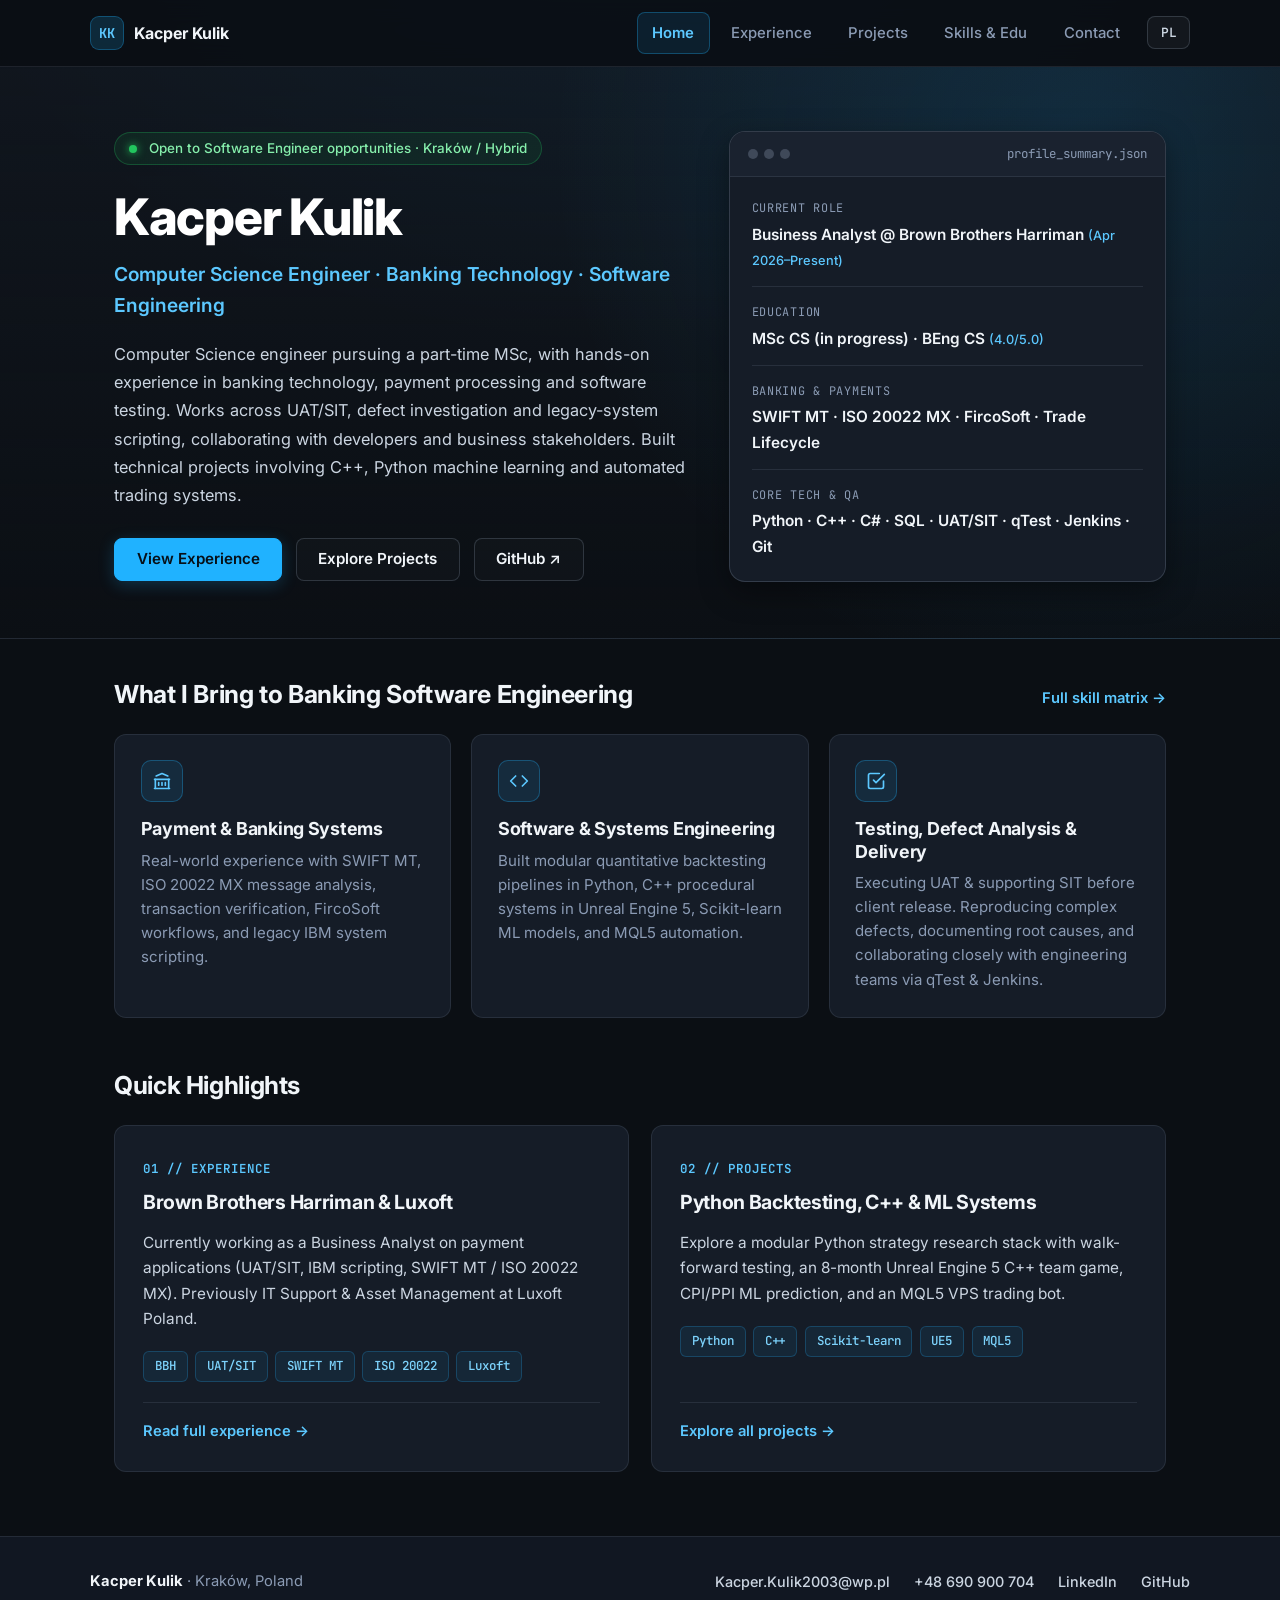
==== commit 56f6b86b: "changed UI ." ====
--- a/index.html
+++ b/index.html
@@ -5,212 +5,280 @@
   <meta name="viewport" content="width=device-width, initial-scale=1.0">
   <meta name="description" content="Kacper Kulik — Computer Science Engineer | Banking Technology | Software Engineering. Portfolio tailored for Software Engineer roles in banking and fintech.">
   <title>Kacper Kulik — Software Engineer | Banking Technology</title>
-  <link rel="stylesheet" href="style.css">
+  <link rel="stylesheet" href="style.css?v=3">
 </head>
 <body>
   <header>
     <nav class="navbar">
       <div class="nav-container">
-        <ul class="nav-menu">
-          <li class="nav-item">
-            <a href="index.html" class="nav-link active">
-              <span data-lang="en">Home</span>
-              <span data-lang="pl" style="display: none;">Strona główna</span>
-            </a>
-          </li>
-          <li class="nav-item">
-            <a href="experience.html" class="nav-link">
-              <span data-lang="en">Experience</span>
-              <span data-lang="pl" style="display: none;">Doświadczenie</span>
-            </a>
-          </li>
-          <li class="nav-item">
-            <a href="projects.html" class="nav-link">
-              <span data-lang="en">Projects</span>
-              <span data-lang="pl" style="display: none;">Projekty</span>
-            </a>
-          </li>
-          <li class="nav-item">
-            <a href="skills.html" class="nav-link">
-              <span data-lang="en">Skills &amp; Education</span>
-              <span data-lang="pl" style="display: none;">Umiejętności</span>
-            </a>
-          </li>
-          <li class="nav-item">
-            <a href="contact.html" class="nav-link">
-              <span data-lang="en">Contact</span>
-              <span data-lang="pl" style="display: none;">Kontakt</span>
-            </a>
-          </li>
-        </ul>
-        <button class="lang-toggle" onclick="toggleLanguage()" aria-label="Switch language">
-          <span id="lang-text">PL</span>
-        </button>
-        <div class="hamburger">
-          <span class="bar"></span>
-          <span class="bar"></span>
-          <span class="bar"></span>
+        <a href="index.html" class="nav-brand">
+          <span class="nav-brand-badge">KK</span>
+          <span>Kacper Kulik</span>
+        </a>
+        <div class="nav-right">
+          <ul class="nav-menu">
+            <li class="nav-item">
+              <a href="index.html" class="nav-link active">
+                <span data-lang="en">Home</span>
+                <span data-lang="pl" style="display: none;">Start</span>
+              </a>
+            </li>
+            <li class="nav-item">
+              <a href="experience.html" class="nav-link">
+                <span data-lang="en">Experience</span>
+                <span data-lang="pl" style="display: none;">Doświadczenie</span>
+              </a>
+            </li>
+            <li class="nav-item">
+              <a href="projects.html" class="nav-link">
+                <span data-lang="en">Projects</span>
+                <span data-lang="pl" style="display: none;">Projekty</span>
+              </a>
+            </li>
+            <li class="nav-item">
+              <a href="skills.html" class="nav-link">
+                <span data-lang="en">Skills &amp; Edu</span>
+                <span data-lang="pl" style="display: none;">Umiejętności</span>
+              </a>
+            </li>
+            <li class="nav-item">
+              <a href="contact.html" class="nav-link">
+                <span data-lang="en">Contact</span>
+                <span data-lang="pl" style="display: none;">Kontakt</span>
+              </a>
+            </li>
+          </ul>
+          <button class="lang-toggle" onclick="toggleLanguage()" aria-label="Switch language">
+            <span id="lang-text">PL</span>
+          </button>
+          <button class="hamburger" aria-label="Toggle navigation menu">
+            <span class="bar"></span>
+            <span class="bar"></span>
+            <span class="bar"></span>
+          </button>
         </div>
       </div>
     </nav>
   </header>
 
   <main>
-    <!-- Hero Section -->
-    <section class="hero-section">
-      <div class="hero-content">
-        <div class="hero-badge">
-          <span data-lang="en">Kraków, Poland · MSc CS Student · Business Analyst @ BBH</span>
-          <span data-lang="pl" style="display: none;">Kraków · Student Mgr Informatyki · Business Analyst @ BBH</span>
-        </div>
-        <h1>Kacper Kulik</h1>
-        <p class="hero-subtitle">
-          <span data-lang="en">Computer Science Engineer | Banking Technology | Software Engineering</span>
-          <span data-lang="pl" style="display: none;">Inżynier Informatyki | Technologia Bankowa | Software Engineering</span>
-        </p>
-        <p class="hero-location">
-          <span data-lang="en">Payment Systems (SWIFT MT / ISO 20022 MX) · UAT/SIT &amp; Defect Investigation · Python &amp; C++</span>
-          <span data-lang="pl" style="display: none;">Systemy Płatnicze (SWIFT MT / ISO 20022 MX) · UAT/SIT i Analiza Defektów · Python &amp; C++</span>
-        </p>
-        <div class="hero-buttons">
-          <a href="experience.html" class="btn btn--primary">
-            <span data-lang="en">View Experience</span>
-            <span data-lang="pl" style="display: none;">Zobacz Doświadczenie</span>
+    <!-- Hero Split Section -->
+    <section class="hero-wrapper">
+      <div class="hero-grid">
+        <div class="hero-main">
+          <div class="status-pill">
+            <span class="status-dot"></span>
+            <span data-lang="en">Open to Software Engineer opportunities · Kraków / Hybrid</span>
+            <span data-lang="pl" style="display: none;">Otwarty na pozycje Software Engineer · Kraków / Hybrydowo</span>
+          </div>
+          <h1>Kacper Kulik</h1>
+          <p class="hero-subtitle">
+            <span data-lang="en">Computer Science Engineer · Banking Technology · Software Engineering</span>
+            <span data-lang="pl" style="display: none;">Inżynier Informatyki · Technologia Bankowa · Software Engineering</span>
+          </p>
+          <p class="hero-bio">
+            <span data-lang="en">Computer Science engineer pursuing a part-time MSc, with hands-on experience in banking technology, payment processing and software testing. Works across UAT/SIT, defect investigation and legacy-system scripting, collaborating with developers and business stakeholders. Built technical projects involving C++, Python machine learning and automated trading systems.</span>
+            <span data-lang="pl" style="display: none;">Inżynier informatyki kontynuujący studia magisterskie w trybie zaocznym, z praktycznym doświadczeniem w technologii bankowej, przetwarzaniu płatności i testowaniu oprogramowania. Pracuję w obszarach UAT/SIT, analizy defektów oraz skryptowania systemów legacy, współpracując z deweloperami i zespołami biznesowymi. Realizowałem projekty techniczne w C++, Python machine learning oraz zautomatyzowane systemy tradingowe.</span>
+          </p>
+          <div class="hero-buttons">
+            <a href="experience.html" class="btn btn--primary">
+              <span data-lang="en">View Experience</span>
+              <span data-lang="pl" style="display: none;">Zobacz Doświadczenie</span>
+            </a>
+            <a href="projects.html" class="btn btn--outline">
+              <span data-lang="en">Explore Projects</span>
+              <span data-lang="pl" style="display: none;">Zobacz Projekty</span>
+            </a>
+            <a href="https://github.com/MrowkaH" target="_blank" rel="noopener noreferrer" class="btn btn--outline">
+              GitHub ↗
+            </a>
+          </div>
+        </div>
+
+        <aside class="snapshot-card" aria-label="Candidate snapshot">
+          <div class="snapshot-topbar">
+            <div class="snapshot-dots">
+              <span></span><span></span><span></span>
+            </div>
+            <div class="snapshot-title">profile_summary.json</div>
+          </div>
+          <div class="snapshot-body">
+            <div class="snapshot-row">
+              <span class="snapshot-label">
+                <span data-lang="en">Current Role</span>
+                <span data-lang="pl" style="display: none;">Obecna rola</span>
+              </span>
+              <span class="snapshot-value">Business Analyst @ Brown Brothers Harriman <small>(Apr 2026–Present)</small></span>
+            </div>
+            <div class="snapshot-row">
+              <span class="snapshot-label">
+                <span data-lang="en">Education</span>
+                <span data-lang="pl" style="display: none;">Wykształcenie</span>
+              </span>
+              <span class="snapshot-value">
+                <span data-lang="en">MSc CS (in progress) · BEng CS <small>(4.0/5.0)</small></span>
+                <span data-lang="pl" style="display: none;">Mgr Informatyki (w toku) · Inż. Informatyki <small>(4.0/5.0)</small></span>
+              </span>
+            </div>
+            <div class="snapshot-row">
+              <span class="snapshot-label">
+                <span data-lang="en">Banking &amp; Payments</span>
+                <span data-lang="pl" style="display: none;">Bankowość i Płatności</span>
+              </span>
+              <span class="snapshot-value">SWIFT MT · ISO 20022 MX · FircoSoft · Trade Lifecycle</span>
+            </div>
+            <div class="snapshot-row">
+              <span class="snapshot-label">
+                <span data-lang="en">Core Tech &amp; QA</span>
+                <span data-lang="pl" style="display: none;">Stack Techniczny i QA</span>
+              </span>
+              <span class="snapshot-value">Python · C++ · C# · SQL · UAT/SIT · qTest · Jenkins · Git</span>
+            </div>
+          </div>
+        </aside>
+      </div>
+    </section>
+
+    <div class="container">
+      <!-- Core Pillars -->
+      <section class="section-block">
+        <div class="section-heading">
+          <h2>
+            <span data-lang="en">What I Bring to Banking Software Engineering</span>
+            <span data-lang="pl" style="display: none;">Kompetencje dla Inżynierii Oprogramowania w Bankowości</span>
+          </h2>
+          <a href="skills.html" class="section-heading-link">
+            <span data-lang="en">Full skill matrix →</span>
+            <span data-lang="pl" style="display: none;">Pełna lista umiejętności →</span>
           </a>
-          <a href="projects.html" class="btn btn--outline">
-            <span data-lang="en">View Projects</span>
-            <span data-lang="pl" style="display: none;">Zobacz Projekty</span>
-          </a>
-          <a href="https://github.com/MrowkaH" target="_blank" rel="noopener noreferrer" class="btn btn--outline">
-            GitHub ↗
-          </a>
-        </div>
-      </div>
-    </section>
-
-    <!-- Professional Profile Section -->
-    <section class="profile-section">
-      <div class="profile-card">
-        <h2>
-          <span data-lang="en">Professional Profile</span>
-          <span data-lang="pl" style="display: none;">Profil Zawodowy</span>
-        </h2>
-        <p>
-          <span data-lang="en">Computer Science engineer pursuing a part-time MSc, with hands-on experience in banking technology, payment processing and software testing. Works across UAT/SIT, defect investigation and legacy-system scripting, collaborating with developers and business stakeholders. Built technical projects involving C++, Python machine learning and automated trading systems.</span>
-          <span data-lang="pl" style="display: none;">Inżynier informatyki kontynuujący studia magisterskie w trybie zaocznym, z praktycznym doświadczeniem w technologii bankowej, przetwarzaniu płatności i testowaniu oprogramowania. Pracuję w obszarach UAT/SIT, analizy defektów i skryptowania systemów legacy, współpracując z deweloperami i zespołami biznesowymi. Tworzyłem projekty techniczne z wykorzystaniem C++, Python machine learning oraz zautomatyzowanych systemów tradingowych.</span>
-        </p>
-      </div>
-    </section>
-
-    <!-- Key Highlights Grid -->
-    <section class="projects-section">
-      <h2>
-        <span data-lang="en">Core Competencies &amp; Portfolio</span>
-        <span data-lang="pl" style="display: none;">Kluczowe Kompetencje i Portfolio</span>
-      </h2>
-      <div class="projects-grid">
-
-        <a href="experience.html" class="project-card">
-          <div class="project-icon">🏦</div>
-          <h3>
-            <span data-lang="en">Banking Technology &amp; Payments</span>
-            <span data-lang="pl" style="display: none;">Technologia Bankowa i Płatności</span>
-          </h3>
-          <p>
-            <span data-lang="en">Hands-on experience at Brown Brothers Harriman (BBH) in payment processing, SWIFT MT / ISO 20022 MX message analysis, FircoSoft verification, and legacy IBM system scripting.</span>
-            <span data-lang="pl" style="display: none;">Praktyczne doświadczenie w Brown Brothers Harriman (BBH): przetwarzanie płatności, analiza komunikatów SWIFT MT / ISO 20022 MX, FircoSoft oraz skrypty w języku legacy IBM.</span>
-          </p>
-          <span class="project-card-cta">
-            <span data-lang="en">Explore experience →</span>
-            <span data-lang="pl" style="display: none;">Zobacz doświadczenie →</span>
-          </span>
-        </a>
-
-        <a href="projects.html" class="project-card">
-          <div class="project-icon">💻</div>
-          <h3>
-            <span data-lang="en">Software Engineering Projects</span>
-            <span data-lang="pl" style="display: none;">Projekty Programistyczne</span>
-          </h3>
-          <p>
-            <span data-lang="en">Engineered a modular Python backtesting &amp; strategy research stack, C++ procedural generation in Unreal Engine 5 (8-month team project), Scikit-learn macro ML models, and MQL5 trading bots.</span>
-            <span data-lang="pl" style="display: none;">Modularny system backtestingu w Pythonie, proceduralne generowanie w C++ / Unreal Engine 5 (8-mies. projekt zespołowy), modele ML w Scikit-learn oraz boty w MQL5.</span>
-          </p>
-          <span class="project-card-cta">
-            <span data-lang="en">View technical projects →</span>
-            <span data-lang="pl" style="display: none;">Zobacz projekty techniczne →</span>
-          </span>
-        </a>
-
-        <a href="experience.html" class="project-card">
-          <div class="project-icon">🧪</div>
-          <h3>
-            <span data-lang="en">Software Testing, QA &amp; Tooling</span>
-            <span data-lang="pl" style="display: none;">Testowanie Oprogramowania i QA</span>
-          </h3>
-          <p>
-            <span data-lang="en">Executing UAT and supporting SIT for payment applications before client release. Defect reproduction, root-cause documentation, and workflow collaboration using qTest, Jenkins, Jira, and Git.</span>
-            <span data-lang="pl" style="display: none;">Wykonywanie testów UAT i wsparcie SIT dla aplikacji płatniczych przed wydaniem. Reprodukcja defektów, dokumentacja oraz praca z qTest, Jenkins, Jira i Git.</span>
-          </p>
-          <span class="project-card-cta">
-            <span data-lang="en">See QA &amp; testing stack →</span>
-            <span data-lang="pl" style="display: none;">Zobacz doświadczenie QA →</span>
-          </span>
-        </a>
-
-        <a href="skills.html" class="project-card">
-          <div class="project-icon">🎓</div>
-          <h3>
-            <span data-lang="en">CS Degree &amp; Banking Certifications</span>
-            <span data-lang="pl" style="display: none;">Edukacja IT i Certyfikaty Bankowe</span>
-          </h3>
-          <p>
-            <span data-lang="en">BEng in Computer Science (4.0/5.0) and part-time MSc in Computer Science (in progress), complemented by Luxoft banking trainings: Trade Lifecycle, Derivatives, and Investment Banking.</span>
-            <span data-lang="pl" style="display: none;">Inżynier informatyki (4.0/5.0), studia magisterskie z informatyki w toku oraz certyfikaty bankowe Luxoft: Trade Lifecycle, Derivatives i Investment Banking.</span>
-          </p>
-          <span class="project-card-cta">
-            <span data-lang="en">View skills &amp; education →</span>
-            <span data-lang="pl" style="display: none;">Zobacz umiejętności i edukację →</span>
-          </span>
-        </a>
-
-      </div>
-    </section>
+        </div>
+
+        <div class="pillars-grid">
+          <div class="pillar-card">
+            <div class="icon-box">
+              <svg width="20" height="20" viewBox="0 0 24 24" fill="none" stroke="currentColor" stroke-width="2" stroke-linecap="round" stroke-linejoin="round"><path d="M3 21h18"/><path d="M3 10h18"/><path d="M5 6l7-3 7 3"/><path d="M4 10v11"/><path d="M20 10v11"/><path d="M8 14v3"/><path d="M12 14v3"/><path d="M16 14v3"/></svg>
+            </div>
+            <h3>
+              <span data-lang="en">Payment &amp; Banking Systems</span>
+              <span data-lang="pl" style="display: none;">Systemy Płatnicze i Bankowość</span>
+            </h3>
+            <p>
+              <span data-lang="en">Real-world experience with SWIFT MT, ISO 20022 MX message analysis, transaction verification, FircoSoft workflows, and legacy IBM system scripting.</span>
+              <span data-lang="pl" style="display: none;">Praktyka w analizie komunikatów SWIFT MT i ISO 20022 MX, weryfikacji transakcji, FircoSoft oraz skryptowaniu wewnętrznych systemów legacy IBM.</span>
+            </p>
+          </div>
+
+          <div class="pillar-card">
+            <div class="icon-box">
+              <svg width="20" height="20" viewBox="0 0 24 24" fill="none" stroke="currentColor" stroke-width="2" stroke-linecap="round" stroke-linejoin="round"><polyline points="16 18 22 12 16 6"/><polyline points="8 6 2 12 8 18"/></svg>
+            </div>
+            <h3>
+              <span data-lang="en">Software &amp; Systems Engineering</span>
+              <span data-lang="pl" style="display: none;">Inżynieria Oprogramowania</span>
+            </h3>
+            <p>
+              <span data-lang="en">Built modular quantitative backtesting pipelines in Python, C++ procedural systems in Unreal Engine 5, Scikit-learn ML models, and MQL5 automation.</span>
+              <span data-lang="pl" style="display: none;">Budowa modułowych silników backtestingu w Pythonie, systemów C++ w Unreal Engine 5, modeli ML w Scikit-learn oraz automatyzacji w MQL5.</span>
+            </p>
+          </div>
+
+          <div class="pillar-card">
+            <div class="icon-box">
+              <svg width="20" height="20" viewBox="0 0 24 24" fill="none" stroke="currentColor" stroke-width="2" stroke-linecap="round" stroke-linejoin="round"><path d="M9 11l3 3L22 4"/><path d="M21 12v7a2 2 0 0 1-2 2H5a2 2 0 0 1-2-2V5a2 2 0 0 1 2-2h11"/></svg>
+            </div>
+            <h3>
+              <span data-lang="en">Testing, Defect Analysis &amp; Delivery</span>
+              <span data-lang="pl" style="display: none;">Testy, Analiza Defektów i Jakość</span>
+            </h3>
+            <p>
+              <span data-lang="en">Executing UAT &amp; supporting SIT before client release. Reproducing complex defects, documenting root causes, and collaborating closely with engineering teams via qTest &amp; Jenkins.</span>
+              <span data-lang="pl" style="display: none;">Realizacja testów UAT i wsparcie SIT przed wdrożeniem. Reprodukcja defektów, dokumentacja oraz współpraca z zespołami developerskimi w qTest i Jenkins.</span>
+            </p>
+          </div>
+        </div>
+      </section>
+
+      <!-- Featured Preview: Experience & Projects -->
+      <section class="section-block" style="margin-bottom: 0;">
+        <div class="section-heading">
+          <h2>
+            <span data-lang="en">Quick Highlights</span>
+            <span data-lang="pl" style="display: none;">Wybrane Elementy</span>
+          </h2>
+        </div>
+
+        <div class="preview-grid">
+          <div class="preview-card">
+            <div>
+              <span class="eyebrow">01 // Experience</span>
+              <h3>Brown Brothers Harriman &amp; Luxoft</h3>
+              <p>
+                <span data-lang="en">Currently working as a Business Analyst on payment applications (UAT/SIT, IBM scripting, SWIFT MT / ISO 20022 MX). Previously IT Support &amp; Asset Management at Luxoft Poland.</span>
+                <span data-lang="pl" style="display: none;">Obecnie Business Analyst w zespole aplikacji płatniczych (UAT/SIT, skrypty IBM, SWIFT MT / ISO 20022 MX). Wcześniej IT Support / Asset Management w Luxoft Poland.</span>
+              </p>
+              <div class="tech-tags">
+                <span class="tech-tag">BBH</span>
+                <span class="tech-tag">UAT/SIT</span>
+                <span class="tech-tag">SWIFT MT</span>
+                <span class="tech-tag">ISO 20022</span>
+                <span class="tech-tag">Luxoft</span>
+              </div>
+            </div>
+            <div class="preview-card-footer">
+              <a href="experience.html" class="preview-link">
+                <span data-lang="en">Read full experience →</span>
+                <span data-lang="pl" style="display: none;">Zobacz pełne doświadczenie →</span>
+              </a>
+            </div>
+          </div>
+
+          <div class="preview-card">
+            <div>
+              <span class="eyebrow">02 // Projects</span>
+              <h3>
+                <span data-lang="en">Python Backtesting, C++ &amp; ML Systems</span>
+                <span data-lang="pl" style="display: none;">Systemy Python, C++ i Machine Learning</span>
+              </h3>
+              <p>
+                <span data-lang="en">Explore a modular Python strategy research stack with walk-forward testing, an 8-month Unreal Engine 5 C++ team game, CPI/PPI ML prediction, and an MQL5 VPS trading bot.</span>
+                <span data-lang="pl" style="display: none;">Modułowy silnik badań strategii w Pythonie (walk-forward, bootstrap CI), 8-miesięczny projekt zespołowy w C++ / UE5, predykcja makro ML oraz bot MQL5 na VPS.</span>
+              </p>
+              <div class="tech-tags">
+                <span class="tech-tag">Python</span>
+                <span class="tech-tag">C++</span>
+                <span class="tech-tag">Scikit-learn</span>
+                <span class="tech-tag">UE5</span>
+                <span class="tech-tag">MQL5</span>
+              </div>
+            </div>
+            <div class="preview-card-footer">
+              <a href="projects.html" class="preview-link">
+                <span data-lang="en">Explore all projects →</span>
+                <span data-lang="pl" style="display: none;">Zobacz wszystkie projekty →</span>
+              </a>
+            </div>
+          </div>
+        </div>
+      </section>
+    </div>
   </main>
 
   <footer class="contact-footer">
-    <h2>
-      <span data-lang="en">Contact</span>
-      <span data-lang="pl" style="display: none;">Kontakt</span>
-    </h2>
-    <div class="contact-info">
-      <div class="contact-item">
-        <strong>Email:</strong> <a href="mailto:Kacper.Kulik2003@wp.pl">Kacper.Kulik2003@wp.pl</a>
-      </div>
-      <div class="contact-item">
-        <strong>
-          <span data-lang="en">Phone:</span>
-          <span data-lang="pl" style="display: none;">Telefon:</span>
-        </strong>
-        <a href="tel:+48690900704">+48 690 900 704</a>
-      </div>
-      <div class="contact-item">
-        <strong>
-          <span data-lang="en">Location:</span>
-          <span data-lang="pl" style="display: none;">Lokalizacja:</span>
-        </strong>
-        <span data-lang="en">Kraków, Poland / Remote</span>
-        <span data-lang="pl" style="display: none;">Kraków, Polska / Zdalnie</span>
-      </div>
-      <div class="contact-item">
-        <strong>LinkedIn:</strong> <a href="https://www.linkedin.com/in/kacper-kulik-3713b1302" target="_blank" rel="noopener noreferrer">linkedin.com/in/kacper-kulik</a>
-      </div>
-      <div class="contact-item">
-        <strong>GitHub:</strong> <a href="https://github.com/MrowkaH" target="_blank" rel="noopener noreferrer">github.com/MrowkaH</a>
+    <div class="footer-inner">
+      <div class="footer-brand">
+        <strong>Kacper Kulik</strong> ·
+        <span data-lang="en">Kraków, Poland</span>
+        <span data-lang="pl" style="display: none;">Kraków, Polska</span>
+      </div>
+      <div class="contact-info">
+        <div class="contact-item"><a href="mailto:Kacper.Kulik2003@wp.pl">Kacper.Kulik2003@wp.pl</a></div>
+        <div class="contact-item"><a href="tel:+48690900704">+48 690 900 704</a></div>
+        <div class="contact-item"><a href="https://www.linkedin.com/in/kacper-kulik-3713b1302" target="_blank" rel="noopener noreferrer">LinkedIn</a></div>
+        <div class="contact-item"><a href="https://github.com/MrowkaH" target="_blank" rel="noopener noreferrer">GitHub</a></div>
       </div>
     </div>
   </footer>
 
-  <script src="script.js"></script>
+  <script src="script.js?v=3"></script>
 </body>
 </html>
--- a/style.css
+++ b/style.css
@@ -1,38 +1,54 @@
 /*
- * Kacper Kulik — Portfolio Stylesheet
- * Dark Engineering & Banking Technology Theme
+ * Kacper Kulik — Portfolio Stylesheet (v3)
+ * Sleek Dark Engineering & Banking Technology Design
  */
+
+/* ====== GOOGLE FONTS ====== */
+@import url('https://fonts.googleapis.com/css2?family=Inter:wght@400;500;600;700;800&family=JetBrains+Mono:wght@400;500;600&display=swap');
 
 /* ====== VARIABLES ====== */
 :root {
-  --color-primary: #20b2ff;
-  --color-primary-hover: #38c2ff;
-  --color-primary-active: #0a6ca9;
-  --color-primary-soft: rgba(32, 178, 255, 0.12);
-  --color-primary-border: rgba(32, 178, 255, 0.28);
-
-  --color-background: #12161b;
-  --color-surface: #1b2028;
-  --color-card: #212731;
-  --color-card-elevated: #28303c;
-
-  --color-text: #f3f6fa;
-  --color-text-secondary: #d7e1ec;
-  --color-text-muted: #9eb3c8;
-
-  --color-border: rgba(148, 163, 184, 0.18);
+  --bg-base: #0b0f14;
+  --bg-surface: #111722;
+  --bg-card: #151c27;
+  --bg-card-hover: #192230;
+  --bg-code: #080b10;
+
+  --accent: #20b2ff;
+  --accent-light: #5cc8ff;
+  --accent-soft: rgba(32, 178, 255, 0.10);
+  --accent-soft-strong: rgba(32, 178, 255, 0.16);
+  --accent-border: rgba(32, 178, 255, 0.30);
+
+  --text-primary: #f1f5f9;
+  --text-secondary: #cbd5e1;
+  --text-muted: #8b9bb4;
+
+  --border: rgba(148, 163, 184, 0.14);
+  --border-strong: rgba(148, 163, 184, 0.24);
+  --success: #22c55e;
+
   --shadow-sm: 0 2px 10px rgba(0, 0, 0, 0.25);
-  --shadow-md: 0 8px 24px rgba(0, 0, 0, 0.35), 0 0 0 1px rgba(32, 178, 255, 0.12);
-  --shadow-glow: 0 8px 28px rgba(32, 178, 255, 0.18);
-
-  --border-radius: 14px;
-  --spacing-sm: 0.5rem;
-  --spacing-md: 1rem;
-  --spacing-lg: 1.5rem;
-  --spacing-xl: 2rem;
-}
-
-/* ====== BASE STYLES ====== */
+  --shadow-md: 0 10px 30px rgba(0, 0, 0, 0.38);
+  --shadow-glow: 0 10px 32px rgba(32, 178, 255, 0.14);
+
+  --radius-sm: 8px;
+  --radius-md: 12px;
+  --radius-lg: 16px;
+  --max-width: 1100px;
+
+  /* Compatibility aliases for trading-bots.html */
+  --color-primary: var(--accent);
+  --color-primary-hover: var(--accent-light);
+  --color-text: var(--text-primary);
+  --color-text-secondary: var(--text-secondary);
+  --color-text-muted: var(--text-muted);
+  --color-border: var(--border);
+  --color-surface: var(--bg-surface);
+  --color-card: var(--bg-card);
+}
+
+/* ====== RESET & BASE ====== */
 *,
 *::before,
 *::after {
@@ -41,19 +57,34 @@
 
 html {
   scroll-behavior: smooth;
-  scroll-padding-top: 90px;
+  scroll-padding-top: 84px;
+  overflow-x: hidden;
 }
 
 body {
-  font-family: 'Segoe UI', -apple-system, BlinkMacSystemFont, Roboto, Arial, sans-serif;
-  background: var(--color-background);
-  color: var(--color-text);
+  font-family: 'Inter', 'Segoe UI', system-ui, -apple-system, sans-serif;
+  background-color: var(--bg-base);
+  background-image:
+    radial-gradient(ellipse 80% 45% at 50% -10%, rgba(32, 178, 255, 0.11), transparent 70%);
+  color: var(--text-primary);
   margin: 0;
   padding: 0;
+  width: 100%;
+  max-width: 100%;
   min-height: 100vh;
+  overflow-x: hidden;
   line-height: 1.65;
   display: flex;
   flex-direction: column;
+  -webkit-font-smoothing: antialiased;
+}
+
+header,
+main,
+footer {
+  width: 100%;
+  max-width: 100%;
+  min-width: 0;
 }
 
 main {
@@ -61,30 +92,28 @@
 }
 
 a {
-  color: var(--color-primary);
+  color: var(--accent-light);
   text-decoration: none;
-  transition: color 0.2s ease;
+  transition: color 0.2s ease, opacity 0.2s ease;
 }
 
 a:hover {
-  color: var(--color-primary-hover);
+  color: #ffffff;
 }
 
 h1, h2, h3, h4, h5, h6 {
-  color: var(--color-text);
+  color: var(--text-primary);
   margin-top: 0;
   line-height: 1.25;
-}
-
-h1 {
-  color: var(--color-primary);
-}
-
-p, span, div, li {
-  color: inherit;
-}
-
-/* ====== NAVIGATION ====== */
+  letter-spacing: -0.015em;
+}
+
+img {
+  max-width: 100%;
+  height: auto;
+}
+
+/* ====== NAVBAR ====== */
 header {
   position: sticky;
   top: 0;
@@ -94,33 +123,65 @@
 
 .navbar {
   width: 100%;
-  background: rgba(18, 22, 27, 0.94);
-  backdrop-filter: blur(10px);
-  border-bottom: 1px solid var(--color-border);
-  padding: 0.9rem 1.5rem;
-  min-height: 68px;
-  box-shadow: var(--shadow-sm);
-  position: sticky;
-  top: 0;
-  z-index: 100;
+  background: rgba(11, 15, 20, 0.85);
+  backdrop-filter: blur(12px);
+  -webkit-backdrop-filter: blur(12px);
+  border-bottom: 1px solid var(--border);
+  padding: 0.75rem 1.5rem;
 }
 
 .nav-container {
-  max-width: 1140px;
+  max-width: var(--max-width);
   margin: 0 auto;
   display: flex;
+  justify-content: space-between;
+  align-items: center;
+  gap: 1rem;
+}
+
+.nav-brand {
+  display: inline-flex;
+  align-items: center;
+  gap: 0.65rem;
+  font-weight: 700;
+  font-size: 1rem;
+  color: var(--text-primary);
+  text-decoration: none;
+  flex-shrink: 0;
+}
+
+.nav-brand-badge {
+  display: inline-flex;
+  align-items: center;
   justify-content: center;
-  align-items: center;
-  gap: 1rem;
+  width: 34px;
+  height: 34px;
+  border-radius: 9px;
+  background: var(--accent-soft-strong);
+  border: 1px solid var(--accent-border);
+  color: var(--accent-light);
+  font-family: 'JetBrains Mono', monospace;
+  font-size: 0.85rem;
+  font-weight: 700;
+}
+
+.nav-brand:hover {
+  color: var(--accent-light);
+}
+
+.nav-right {
+  display: flex;
+  align-items: center;
+  gap: 0.75rem;
 }
 
 .nav-menu {
   list-style: none;
   display: flex;
-  gap: 0.75rem;
+  gap: 0.35rem;
   margin: 0;
   padding: 0;
-  flex-wrap: wrap;
+  align-items: center;
 }
 
 .nav-item {
@@ -129,154 +190,143 @@
 }
 
 .nav-link {
-  color: var(--color-text-secondary);
+  color: var(--text-muted);
   text-decoration: none;
-  font-size: 1rem;
-  font-weight: 600;
-  padding: 0.55rem 1.05rem;
-  border-radius: 8px;
-  transition: background 0.2s ease, color 0.2s ease, transform 0.15s ease;
-  background: transparent;
+  font-size: 0.93rem;
+  font-weight: 500;
+  padding: 0.48rem 0.9rem;
+  border-radius: var(--radius-sm);
+  border: 1px solid transparent;
+  transition: all 0.2s ease;
+  white-space: nowrap;
 }
 
 .nav-link:hover {
-  background: var(--color-primary-soft);
-  color: var(--color-primary);
+  color: var(--text-primary);
+  background: rgba(255, 255, 255, 0.04);
 }
 
 .nav-link.active {
-  background: var(--color-primary);
-  color: #0d1117 !important;
-  font-weight: 700;
-  box-shadow: 0 2px 12px rgba(32, 178, 255, 0.25);
+  color: var(--accent-light);
+  background: var(--accent-soft);
+  border-color: var(--accent-border);
+  font-weight: 600;
 }
 
 .lang-toggle {
   display: inline-flex;
   align-items: center;
   justify-content: center;
-  background-color: transparent;
-  color: var(--color-primary);
-  border: 1.5px solid var(--color-primary-border);
-  border-radius: 8px;
-  padding: 0.45rem 0.9rem;
-  font-weight: 700;
-  font-size: 0.85rem;
-  letter-spacing: 0.5px;
+  gap: 0.35rem;
+  background: rgba(255, 255, 255, 0.04);
+  color: var(--text-secondary);
+  border: 1px solid var(--border-strong);
+  border-radius: var(--radius-sm);
+  padding: 0.44rem 0.78rem;
+  font-family: 'JetBrains Mono', monospace;
+  font-weight: 600;
+  font-size: 0.8rem;
   cursor: pointer;
   transition: all 0.2s ease;
-  margin-left: 0.5rem;
-  min-width: 46px;
+  flex-shrink: 0;
 }
 
 .lang-toggle:hover {
-  background-color: var(--color-primary);
-  color: #0d1117;
-  border-color: var(--color-primary);
-}
-
-.lang-toggle span {
-  color: inherit;
+  border-color: var(--accent-border);
+  background: var(--accent-soft);
+  color: var(--accent-light);
 }
 
 .hamburger {
   display: none;
   flex-direction: column;
+  justify-content: center;
   cursor: pointer;
-  margin-left: auto;
-  padding: 4px;
+  padding: 6px;
+  border-radius: 6px;
+  border: 1px solid var(--border);
+  background: transparent;
 }
 
 .hamburger .bar {
-  width: 24px;
-  height: 2.5px;
-  background-color: var(--color-text);
-  margin: 3px 0;
-  transition: 0.3s;
+  width: 20px;
+  height: 2px;
+  background-color: var(--text-primary);
+  margin: 2.5px 0;
+  transition: 0.25s ease;
   border-radius: 2px;
 }
 
 /* ====== LAYOUT & PAGE HEADER ====== */
 .container {
-  max-width: 1100px;
+  max-width: var(--max-width);
   width: 100%;
-  margin: 2rem auto 3rem auto;
-  padding: 0 1.5rem;
+  margin: 0 auto;
+  padding: 2.5rem 1.5rem 4rem 1.5rem;
 }
 
 .page-header {
-  text-align: center;
-  padding: 2.8rem 1.5rem 2rem 1.5rem;
-  background: linear-gradient(180deg, rgba(32, 178, 255, 0.08) 0%, rgba(18, 22, 27, 0) 100%);
-  border-bottom: 1px solid var(--color-border);
+  margin-bottom: 2.5rem;
+  padding-bottom: 1.5rem;
+  border-bottom: 1px solid var(--border);
+  text-align: left;
+}
+
+.eyebrow {
+  display: inline-flex;
+  align-items: center;
+  gap: 0.5rem;
+  font-family: 'JetBrains Mono', monospace;
+  font-size: 0.78rem;
+  font-weight: 600;
+  letter-spacing: 0.08em;
+  text-transform: uppercase;
+  color: var(--accent-light);
+  margin-bottom: 0.65rem;
 }
 
 .page-header h1 {
-  font-size: 2.4rem;
-  color: var(--color-text);
+  font-size: 2.35rem;
+  font-weight: 800;
+  color: var(--text-primary);
   margin-bottom: 0.6rem;
+}
+
+.page-header p {
+  color: var(--text-muted);
+  font-size: 1.05rem;
+  max-width: 720px;
+  margin: 0;
+}
+
+.section-heading {
+  display: flex;
+  align-items: baseline;
+  justify-content: space-between;
+  gap: 1rem;
+  margin-bottom: 1.5rem;
+  flex-wrap: wrap;
+}
+
+.section-heading h2 {
+  font-size: 1.55rem;
   font-weight: 700;
-}
-
-.page-header p {
-  color: var(--color-text-muted);
-  font-size: 1.1rem;
-  max-width: 700px;
-  margin: 0 auto;
-}
-
-/* ====== HERO SECTION ====== */
-.hero-section {
-  background: radial-gradient(circle at 80% 20%, rgba(32, 178, 255, 0.22) 0%, rgba(27, 32, 40, 0.95) 55%, #12161b 100%);
-  padding: 4.5rem 1.5rem 3.5rem 1.5rem;
-  text-align: center;
-  border-bottom: 1px solid var(--color-border);
-}
-
-.hero-content {
-  max-width: 850px;
-  margin: 0 auto;
-}
-
-.hero-badge {
-  display: inline-block;
-  padding: 0.35rem 0.95rem;
-  border-radius: 999px;
-  background: var(--color-primary-soft);
-  border: 1px solid var(--color-primary-border);
-  color: var(--color-primary);
-  font-size: 0.88rem;
-  font-weight: 600;
-  letter-spacing: 0.4px;
-  margin-bottom: 1.2rem;
-}
-
-.hero-content h1 {
-  font-size: 3.1rem;
-  margin-bottom: 0.6rem;
-  color: #ffffff;
-  letter-spacing: -0.5px;
-  font-weight: 800;
-}
-
-.hero-subtitle {
-  color: var(--color-primary);
-  font-size: 1.25rem;
-  font-weight: 600;
-  margin-bottom: 1.2rem;
-}
-
-.hero-location {
-  color: var(--color-text-muted);
-  font-size: 0.98rem;
-  margin-bottom: 2rem;
-}
-
-.hero-buttons {
-  display: flex;
-  gap: 1rem;
-  justify-content: center;
-  flex-wrap: wrap;
+  color: var(--text-primary);
+  margin: 0;
+}
+
+.section-heading-link {
+  font-size: 0.92rem;
+  font-weight: 600;
+  color: var(--accent-light);
+}
+
+.section-heading-link:hover {
+  text-decoration: underline;
+}
+
+.section-block {
+  margin-bottom: 3.25rem;
 }
 
 /* ====== BUTTONS ====== */
@@ -285,81 +335,350 @@
   display: inline-flex;
   align-items: center;
   justify-content: center;
-  gap: 0.4rem;
-  font-size: 1rem;
-  font-weight: 600;
-  border-radius: 8px;
-  padding: 0.72rem 1.55rem;
+  gap: 0.5rem;
+  font-size: 0.95rem;
+  font-weight: 600;
+  border-radius: var(--radius-sm);
+  padding: 0.7rem 1.35rem;
   cursor: pointer;
-  border: 2px solid transparent;
+  border: 1px solid transparent;
   transition: all 0.2s ease;
   text-decoration: none;
+  line-height: 1.2;
 }
 
 .btn--primary,
 .project-link {
-  background: var(--color-primary);
-  color: #0d1117;
-  border-color: var(--color-primary);
-  box-shadow: 0 4px 14px rgba(32, 178, 255, 0.25);
+  background: var(--accent);
+  color: #071018;
+  border-color: var(--accent);
+  box-shadow: 0 4px 16px rgba(32, 178, 255, 0.22);
 }
 
 .btn--primary:hover,
 .project-link:hover {
-  background: var(--color-primary-hover);
-  border-color: var(--color-primary-hover);
-  color: #0d1117;
+  background: var(--accent-light);
+  border-color: var(--accent-light);
+  color: #071018;
+  transform: translateY(-1px);
+  box-shadow: 0 6px 22px rgba(32, 178, 255, 0.32);
+}
+
+.btn--outline {
+  background: rgba(255, 255, 255, 0.02);
+  color: var(--text-primary);
+  border: 1px solid var(--border-strong);
+}
+
+.btn--outline:hover {
+  border-color: var(--accent-border);
+  background: var(--accent-soft);
+  color: var(--accent-light);
+  transform: translateY(-1px);
+}
+
+.btn--sm {
+  padding: 0.45rem 0.9rem;
+  font-size: 0.85rem;
+}
+
+/* ====== HERO (HOME PAGE) ====== */
+.hero-wrapper {
+  border-bottom: 1px solid var(--border);
+  background:
+    radial-gradient(circle at 85% 15%, rgba(32, 178, 255, 0.14), transparent 45%),
+    linear-gradient(180deg, rgba(21, 28, 39, 0.5) 0%, rgba(11, 15, 20, 0) 100%);
+}
+
+.hero-grid {
+  max-width: var(--max-width);
+  margin: 0 auto;
+  padding: 4rem 1.5rem 3.5rem 1.5rem;
+  display: grid;
+  grid-template-columns: 1.25fr 0.95fr;
+  gap: 2.5rem;
+  align-items: center;
+}
+
+.hero-grid > *,
+.featured-split > *,
+.preview-grid > *,
+.pillars-grid > *,
+.projects-cards-grid > *,
+.skills-grid > *,
+.education-grid > *,
+.certificates-grid > *,
+.languages-grid > *,
+.contact-grid > * {
+  min-width: 0;
+}
+
+.status-pill {
+  display: inline-block;
+  max-width: 100%;
+  padding: 0.38rem 0.9rem;
+  border-radius: 999px;
+  background: rgba(34, 197, 94, 0.09);
+  border: 1px solid rgba(34, 197, 94, 0.28);
+  color: #86efac;
+  font-size: 0.84rem;
+  font-weight: 500;
+  line-height: 1.45;
+  margin-bottom: 1.25rem;
+}
+
+.status-dot {
+  display: inline-block;
+  vertical-align: middle;
+  margin-right: 0.45rem;
+  width: 8px;
+  height: 8px;
+  border-radius: 50%;
+  background: var(--success);
+  box-shadow: 0 0 8px var(--success);
+}
+
+.hero-main h1 {
+  font-size: 3.15rem;
+  font-weight: 800;
+  color: #ffffff;
+  margin-bottom: 0.65rem;
+  letter-spacing: -0.025em;
+}
+
+.hero-subtitle {
+  font-size: 1.2rem;
+  font-weight: 600;
+  color: var(--accent-light);
+  margin: 0 0 1.15rem 0;
+}
+
+.hero-bio {
+  font-size: 1.02rem;
+  color: var(--text-secondary);
+  line-height: 1.72;
+  margin: 0 0 1.85rem 0;
+  max-width: 600px;
+}
+
+.hero-buttons {
+  display: flex;
+  flex-wrap: wrap;
+  gap: 0.85rem;
+}
+
+/* Snapshot Card (Hero Right) */
+.snapshot-card {
+  background: var(--bg-card);
+  border: 1px solid var(--border-strong);
+  border-radius: var(--radius-lg);
+  overflow: hidden;
+  box-shadow: var(--shadow-md);
+}
+
+.snapshot-topbar {
+  display: flex;
+  align-items: center;
+  justify-content: space-between;
+  padding: 0.75rem 1.15rem;
+  background: #1a222f;
+  border-bottom: 1px solid var(--border);
+}
+
+.snapshot-dots {
+  display: flex;
+  gap: 6px;
+}
+
+.snapshot-dots span {
+  width: 10px;
+  height: 10px;
+  border-radius: 50%;
+  background: rgba(148, 163, 184, 0.3);
+}
+
+.snapshot-title {
+  font-family: 'JetBrains Mono', monospace;
+  font-size: 0.78rem;
+  color: var(--text-muted);
+}
+
+.snapshot-body {
+  padding: 1.35rem;
+  display: flex;
+  flex-direction: column;
+  gap: 1rem;
+}
+
+.snapshot-row {
+  display: flex;
+  flex-direction: column;
+  gap: 0.2rem;
+  padding-bottom: 0.85rem;
+  border-bottom: 1px solid var(--border);
+}
+
+.snapshot-row:last-child {
+  padding-bottom: 0;
+  border-bottom: none;
+}
+
+.snapshot-label {
+  font-family: 'JetBrains Mono', monospace;
+  font-size: 0.74rem;
+  text-transform: uppercase;
+  letter-spacing: 0.06em;
+  color: var(--text-muted);
+}
+
+.snapshot-value {
+  font-size: 0.96rem;
+  font-weight: 600;
+  color: var(--text-primary);
+}
+
+.snapshot-value small {
+  color: var(--accent-light);
+  font-weight: 500;
+}
+
+/* ====== HOME CARDS & PREVIEWS ====== */
+.pillars-grid {
+  display: grid;
+  grid-template-columns: repeat(3, 1fr);
+  gap: 1.25rem;
+}
+
+.pillar-card {
+  background: var(--bg-card);
+  border: 1px solid var(--border);
+  border-radius: var(--radius-md);
+  padding: 1.6rem;
+  transition: transform 0.2s ease, border-color 0.2s ease, box-shadow 0.2s ease;
+}
+
+.pillar-card:hover {
+  transform: translateY(-3px);
+  border-color: var(--accent-border);
+  box-shadow: var(--shadow-glow);
+}
+
+.icon-box {
+  width: 42px;
+  height: 42px;
+  border-radius: 10px;
+  background: var(--accent-soft);
+  border: 1px solid var(--accent-border);
+  display: inline-flex;
+  align-items: center;
+  justify-content: center;
+  color: var(--accent-light);
+  margin-bottom: 1rem;
+}
+
+.pillar-card h3 {
+  font-size: 1.12rem;
+  font-weight: 700;
+  margin-bottom: 0.5rem;
+}
+
+.pillar-card p {
+  font-size: 0.94rem;
+  color: var(--text-muted);
+  margin: 0;
+  line-height: 1.6;
+}
+
+.preview-grid {
+  display: grid;
+  grid-template-columns: repeat(2, 1fr);
+  gap: 1.35rem;
+}
+
+.preview-card {
+  background: var(--bg-card);
+  border: 1px solid var(--border);
+  border-radius: var(--radius-md);
+  padding: 1.75rem;
+  display: flex;
+  flex-direction: column;
+  justify-content: space-between;
+  transition: border-color 0.2s ease, box-shadow 0.2s ease, transform 0.2s ease;
+}
+
+.preview-card:hover {
+  border-color: var(--accent-border);
+  box-shadow: var(--shadow-glow);
   transform: translateY(-2px);
-  box-shadow: 0 6px 20px rgba(32, 178, 255, 0.35);
-}
-
-.btn--outline {
-  background: transparent;
-  color: var(--color-primary);
-  border: 2px solid var(--color-primary);
-}
-
-.btn--outline:hover {
-  background: var(--color-primary-soft);
-  color: #ffffff;
-  transform: translateY(-2px);
-}
-
-/* ====== CARDS ====== */
+}
+
+.preview-card h3 {
+  font-size: 1.22rem;
+  margin-bottom: 0.5rem;
+}
+
+.preview-card p {
+  font-size: 0.96rem;
+  color: var(--text-secondary);
+  margin-bottom: 1.25rem;
+}
+
+.preview-card-footer {
+  display: flex;
+  align-items: center;
+  justify-content: space-between;
+  gap: 1rem;
+  margin-top: 1.25rem;
+  padding-top: 1rem;
+  border-top: 1px solid var(--border);
+}
+
+.preview-link {
+  font-size: 0.92rem;
+  font-weight: 600;
+  color: var(--accent-light);
+}
+
+.preview-link:hover {
+  text-decoration: underline;
+}
+
+/* ====== GENERIC CARDS (ALSO USED BY trading-bots.html) ====== */
 .card {
   width: 100%;
-  margin: 0 auto 2rem auto;
-  padding: 2rem;
-  background: var(--color-card);
-  border: 1px solid var(--color-border);
-  border-radius: var(--border-radius);
+  margin: 0 0 1.75rem 0;
+  padding: 1.85rem;
+  background: var(--bg-card);
+  border: 1px solid var(--border);
+  border-radius: var(--radius-lg);
   box-shadow: var(--shadow-sm);
   transition: border-color 0.2s ease, box-shadow 0.2s ease;
 }
 
 .card:hover {
-  border-color: var(--color-primary-border);
+  border-color: var(--accent-border);
   box-shadow: var(--shadow-md);
 }
 
 .card__header {
-  margin-bottom: 1.2rem;
+  margin-bottom: 1.15rem;
 }
 
 .card__header h1,
 .card__header h2 {
-  color: var(--color-primary);
+  color: var(--text-primary);
+  font-size: 1.45rem;
+  font-weight: 700;
   margin-bottom: 0.35rem;
-  font-size: 1.55rem;
 }
 
 .card__body {
-  color: var(--color-text-secondary);
+  color: var(--text-secondary);
 }
 
 .card__body p {
-  color: var(--color-text-secondary);
-  font-size: 1.03rem;
+  color: var(--text-secondary);
+  font-size: 0.99rem;
   line-height: 1.7;
   margin-top: 0;
   margin-bottom: 1rem;
@@ -370,561 +689,641 @@
   height: auto;
   display: block;
   margin: 1.25rem auto;
-  border-radius: 10px;
-  box-shadow: var(--shadow-sm);
-  transition: transform 0.25s ease, box-shadow 0.25s ease;
-}
-
-.card__body img.zoomable:hover,
-.card__body img[style*="cursor:pointer"]:hover {
-  transform: scale(1.015);
+  border-radius: var(--radius-md);
+  border: 1px solid var(--border);
+}
+
+.card__body img.zoomable {
+  cursor: zoom-in;
+  transition: transform 0.2s ease, box-shadow 0.2s ease;
+}
+
+.card__body img.zoomable:hover {
+  transform: scale(1.01);
   box-shadow: var(--shadow-glow);
 }
 
-/* ====== TECH TAGS / PILLS ====== */
+/* ====== TECH & SKILL TAGS ====== */
 .tech-tags {
   display: flex;
   flex-wrap: wrap;
-  gap: 0.5rem;
-  margin-top: 0.9rem;
+  gap: 0.45rem;
+  margin-top: 0.85rem;
 }
 
 .tech-tag {
-  display: inline-block;
-  padding: 0.28rem 0.72rem;
-  font-size: 0.84rem;
-  font-weight: 600;
+  display: inline-flex;
+  align-items: center;
+  padding: 0.26rem 0.68rem;
+  font-family: 'JetBrains Mono', monospace;
+  font-size: 0.78rem;
+  font-weight: 500;
   border-radius: 6px;
-  background: rgba(32, 178, 255, 0.1);
+  background: rgba(32, 178, 255, 0.08);
   color: #7dd3fc;
   border: 1px solid rgba(32, 178, 255, 0.22);
 }
 
-/* ====== STYLED LISTS ====== */
+/* ====== STYLED FEATURE BULLET LIST ====== */
 .feature-list {
   list-style: none;
   padding: 0;
-  margin: 1rem 0 0 0;
-  text-align: left;
+  margin: 0.9rem 0 0 0;
 }
 
 .feature-list li {
-  padding: 0.65rem 0.9rem 0.65rem 1.75rem;
   position: relative;
-  border-left: 3px solid var(--color-primary);
-  margin-bottom: 0.6rem;
-  background: rgba(32, 178, 255, 0.04);
-  border-radius: 0 6px 6px 0;
-  color: var(--color-text-secondary);
+  padding: 0.55rem 0 0.55rem 1.35rem;
+  color: var(--text-secondary);
+  font-size: 0.96rem;
+  line-height: 1.65;
+  border-bottom: 1px solid rgba(148, 163, 184, 0.07);
+}
+
+.feature-list li:last-child {
+  border-bottom: none;
+}
+
+.feature-list li::before {
+  content: "";
+  position: absolute;
+  left: 0.15rem;
+  top: 1.05rem;
+  width: 6px;
+  height: 6px;
+  border-radius: 50%;
+  background: var(--accent);
+}
+
+.feature-list strong {
+  color: var(--text-primary);
+  font-weight: 600;
+}
+
+/* ====== EXPERIENCE TIMELINE ====== */
+.timeline {
+  position: relative;
+  padding-left: 2rem;
+  display: flex;
+  flex-direction: column;
+  gap: 2rem;
+}
+
+.timeline::before {
+  content: "";
+  position: absolute;
+  left: 7px;
+  top: 10px;
+  bottom: 10px;
+  width: 2px;
+  background: linear-gradient(180deg, var(--accent) 0%, rgba(148, 163, 184, 0.2) 100%);
+}
+
+.timeline-item {
+  position: relative;
+}
+
+.timeline-marker {
+  position: absolute;
+  left: -2rem;
+  top: 1.6rem;
+  width: 16px;
+  height: 16px;
+  border-radius: 50%;
+  background: var(--bg-base);
+  border: 3px solid var(--accent);
+  box-shadow: 0 0 0 4px rgba(32, 178, 255, 0.14);
+}
+
+.timeline-marker.past {
+  border-color: var(--text-muted);
+  box-shadow: none;
+}
+
+.exp-card {
+  background: var(--bg-card);
+  border: 1px solid var(--border);
+  border-radius: var(--radius-lg);
+  overflow: hidden;
+  transition: border-color 0.2s ease, box-shadow 0.2s ease;
+}
+
+.exp-card:hover {
+  border-color: var(--accent-border);
+  box-shadow: var(--shadow-md);
+}
+
+.exp-header {
+  padding: 1.5rem 1.85rem;
+  background: rgba(255, 255, 255, 0.02);
+  border-bottom: 1px solid var(--border);
+}
+
+.exp-header-top {
+  display: flex;
+  justify-content: space-between;
+  align-items: flex-start;
+  flex-wrap: wrap;
+  gap: 0.75rem;
+}
+
+.exp-role {
+  font-size: 1.35rem;
+  font-weight: 700;
+  color: var(--text-primary);
+  margin: 0 0 0.25rem 0;
+}
+
+.exp-company {
+  font-size: 1.05rem;
+  font-weight: 600;
+  color: var(--accent-light);
+}
+
+.exp-date {
+  display: inline-flex;
+  align-items: center;
+  gap: 0.4rem;
+  font-family: 'JetBrains Mono', monospace;
+  font-size: 0.82rem;
+  font-weight: 600;
+  padding: 0.32rem 0.78rem;
+  border-radius: 999px;
+  background: rgba(255, 255, 255, 0.04);
+  border: 1px solid var(--border-strong);
+  color: var(--text-secondary);
+}
+
+.exp-date.current {
+  background: rgba(34, 197, 94, 0.1);
+  border-color: rgba(34, 197, 94, 0.3);
+  color: #86efac;
+}
+
+.exp-body {
+  padding: 1.5rem 1.85rem;
+}
+
+.exp-summary {
+  color: var(--text-secondary);
+  margin: 0 0 1rem 0;
   font-size: 0.98rem;
 }
 
-.feature-list li::before {
-  content: "▸";
-  position: absolute;
-  left: 0.55rem;
-  color: var(--color-primary);
-  font-weight: 700;
-}
-
-.feature-list strong {
-  color: #ffffff;
-}
-
-/* ====== PROFILE SECTION (HOME) ====== */
-.profile-section {
-  max-width: 1000px;
-  margin: 2.5rem auto 1rem auto;
-  padding: 0 1.5rem;
-}
-
-.profile-card {
-  background: var(--color-card);
-  border: 1px solid var(--color-border);
-  border-left: 4px solid var(--color-primary);
-  border-radius: var(--border-radius);
-  padding: 2rem 2.2rem;
-  box-shadow: var(--shadow-sm);
-}
-
-.profile-card h2 {
-  color: var(--color-primary);
-  font-size: 1.5rem;
-  margin-bottom: 0.85rem;
-}
-
-.profile-card p {
-  color: var(--color-text-secondary);
-  font-size: 1.07rem;
-  line-height: 1.75;
-  margin: 0;
-}
-
-/* ====== PROJECTS / HIGHLIGHTS GRID ====== */
-.projects-section {
-  max-width: 1100px;
-  margin: 2.5rem auto 3rem auto;
-  padding: 0 1.5rem;
-}
-
-.projects-section h2 {
-  text-align: center;
-  color: var(--color-text);
-  font-size: 1.9rem;
-  margin-bottom: 1.8rem;
-  font-weight: 700;
-}
-
-.projects-grid {
+/* ====== PROJECTS PAGE ====== */
+.featured-project {
+  background: var(--bg-card);
+  border: 1px solid var(--border-strong);
+  border-radius: var(--radius-lg);
+  padding: 2rem;
+  margin-bottom: 2rem;
+  box-shadow: var(--shadow-md);
+}
+
+.featured-badge {
+  display: inline-flex;
+  align-items: center;
+  gap: 0.4rem;
+  font-family: 'JetBrains Mono', monospace;
+  font-size: 0.75rem;
+  font-weight: 600;
+  text-transform: uppercase;
+  letter-spacing: 0.06em;
+  color: var(--accent-light);
+  background: var(--accent-soft);
+  border: 1px solid var(--accent-border);
+  padding: 0.28rem 0.7rem;
+  border-radius: 999px;
+  margin-bottom: 0.9rem;
+}
+
+.featured-split {
+  display: grid;
+  grid-template-columns: 1.15fr 0.85fr;
+  gap: 2rem;
+  align-items: start;
+  margin-top: 1.25rem;
+}
+
+.projects-cards-grid {
   display: grid;
   grid-template-columns: repeat(2, 1fr);
   gap: 1.5rem;
 }
 
-.project-card {
-  background: var(--color-card);
-  border: 1px solid var(--color-border);
-  border-radius: var(--border-radius);
-  padding: 1.8rem;
-  text-align: left;
-  transition: transform 0.2s ease, box-shadow 0.2s ease, border-color 0.2s ease;
-  box-shadow: var(--shadow-sm);
+.project-item-card {
+  background: var(--bg-card);
+  border: 1px solid var(--border);
+  border-radius: var(--radius-lg);
+  padding: 1.75rem;
   display: flex;
   flex-direction: column;
-  text-decoration: none;
-}
-
-.project-card:hover {
-  transform: translateY(-4px);
+  transition: border-color 0.2s ease, transform 0.2s ease, box-shadow 0.2s ease;
+}
+
+.project-item-card:hover {
+  border-color: var(--accent-border);
+  transform: translateY(-2px);
   box-shadow: var(--shadow-glow);
-  border-color: var(--color-primary);
-}
-
-.project-icon {
-  font-size: 2.1rem;
-  margin-bottom: 0.8rem;
-}
-
-.project-card h3 {
-  color: var(--color-primary);
-  font-size: 1.25rem;
-  margin-bottom: 0.6rem;
+}
+
+.project-item-card.full-span {
+  grid-column: 1 / -1;
+}
+
+.project-item-card h2 {
+  font-size: 1.32rem;
   font-weight: 700;
-}
-
-.project-card p {
-  color: var(--color-text-secondary);
-  font-size: 0.97rem;
-  line-height: 1.6;
-  margin-bottom: 1.2rem;
-  flex-grow: 1;
-}
-
-.project-card-cta {
-  color: var(--color-primary);
-  font-size: 0.92rem;
-  font-weight: 600;
-  margin-top: auto;
-}
-
-/* ====== METRICS SUMMARY BAR (PROJECTS) ====== */
+  margin-bottom: 0.4rem;
+}
+
+.project-meta {
+  font-size: 0.9rem;
+  color: var(--text-muted);
+  margin-bottom: 0.75rem;
+}
+
+.project-item-card p {
+  font-size: 0.96rem;
+  color: var(--text-secondary);
+  margin: 0 0 0.9rem 0;
+}
+
 .metrics-grid {
   display: grid;
-  grid-template-columns: repeat(auto-fit, minmax(130px, 1fr));
-  gap: 1rem;
-  margin: 1.5rem 0;
-  padding: 1.2rem;
-  background: var(--color-surface);
-  border: 1px solid var(--color-border);
-  border-radius: 12px;
+  grid-template-columns: repeat(3, 1fr);
+  gap: 0.75rem;
+  margin: 1rem 0 0 0;
 }
 
 .metric-box {
   text-align: center;
-  padding: 0.4rem;
+  padding: 0.75rem 0.5rem;
+  background: var(--bg-surface);
+  border: 1px solid var(--border);
+  border-radius: var(--radius-sm);
 }
 
 .metric-value {
-  color: var(--color-primary);
+  color: var(--accent-light);
+  font-family: 'JetBrains Mono', monospace;
   font-weight: 700;
-  font-size: 1.3rem;
+  font-size: 1.12rem;
 }
 
 .metric-label {
-  color: var(--color-text-muted);
-  font-size: 0.85rem;
+  color: var(--text-muted);
+  font-size: 0.78rem;
   margin-top: 0.2rem;
 }
 
 /* ====== CODE BLOCKS ====== */
 pre {
-  background: #0d1117;
-  border: 1px solid var(--color-border);
-  padding: 1.1rem 1.25rem;
-  border-radius: 10px;
+  background: var(--bg-code);
+  border: 1px solid var(--border-strong);
+  padding: 1rem 1.15rem;
+  border-radius: var(--radius-md);
   text-align: left;
   overflow-x: auto;
-  margin: 1.2rem 0;
+  margin: 1rem 0;
 }
 
 code {
   color: #e2e8f0;
-  font-family: 'Cascadia Code', 'Consolas', 'Courier New', monospace;
-  font-size: 0.9rem;
+  font-family: 'JetBrains Mono', 'Cascadia Code', 'Consolas', monospace;
+  font-size: 0.85rem;
   line-height: 1.55;
 }
 
-/* ====== SKILLS SECTION ====== */
-.skills-section {
-  background: var(--color-surface);
-  border: 1px solid var(--color-border);
-  border-radius: var(--border-radius);
-  padding: 2rem;
-  margin-bottom: 2.2rem;
-  box-shadow: var(--shadow-sm);
-}
-
-.skills-section h2 {
-  text-align: center;
-  color: var(--color-primary);
-  font-size: 1.75rem;
-  margin-bottom: 1.75rem;
-  font-weight: 700;
-}
-
+/* ====== SKILLS PAGE ====== */
 .skills-grid {
   display: grid;
-  grid-template-columns: repeat(auto-fit, minmax(290px, 1fr));
-  gap: 1.4rem;
+  grid-template-columns: repeat(2, 1fr);
+  gap: 1.35rem;
 }
 
 .skill-card {
-  background: var(--color-card);
-  border-radius: 12px;
-  padding: 1.6rem;
-  text-align: left;
-  transition: transform 0.2s ease, border-color 0.2s ease, box-shadow 0.2s ease;
-  border: 1px solid var(--color-border);
+  background: var(--bg-card);
+  border: 1px solid var(--border);
+  border-radius: var(--radius-lg);
+  padding: 1.65rem;
+  transition: border-color 0.2s ease, transform 0.2s ease, box-shadow 0.2s ease;
 }
 
 .skill-card:hover {
-  transform: translateY(-4px);
+  border-color: var(--accent-border);
+  transform: translateY(-2px);
   box-shadow: var(--shadow-glow);
-  border-color: var(--color-primary);
-}
-
-.skill-card-header {
-  display: flex;
-  align-items: center;
-  gap: 0.75rem;
+}
+
+.skill-card-top {
+  display: flex;
+  align-items: center;
+  gap: 0.85rem;
   margin-bottom: 0.75rem;
 }
 
-.skill-icon {
-  font-size: 1.8rem;
+.skill-card-top .icon-box {
+  margin-bottom: 0;
+  width: 38px;
+  height: 38px;
 }
 
 .skill-card h3 {
-  color: var(--color-primary);
-  font-size: 1.18rem;
+  font-size: 1.15rem;
+  font-weight: 700;
   margin: 0;
-  font-weight: 700;
 }
 
 .skill-card p {
-  color: var(--color-text-secondary);
   font-size: 0.93rem;
-  line-height: 1.55;
-  margin: 0 0 0.9rem 0;
-}
-
-/* ====== EDUCATION SECTION ====== */
-.education-section {
-  background: var(--color-surface);
-  border: 1px solid var(--color-border);
-  border-radius: var(--border-radius);
-  padding: 2rem;
-  margin-bottom: 2.2rem;
-  box-shadow: var(--shadow-sm);
-}
-
-.education-section h2 {
-  text-align: center;
-  color: var(--color-primary);
-  font-size: 1.75rem;
-  margin-bottom: 1.75rem;
-  font-weight: 700;
-}
-
-.education-card {
+  color: var(--text-muted);
+  margin: 0 0 1rem 0;
+  line-height: 1.6;
+}
+
+/* Education */
+.education-grid {
   display: grid;
-  grid-template-columns: repeat(auto-fit, minmax(320px, 1fr));
-  gap: 1.4rem;
+  grid-template-columns: repeat(2, 1fr);
+  gap: 1.35rem;
 }
 
 .education-entry {
-  background: var(--color-card);
-  border: 1px solid var(--color-border);
-  border-left: 4px solid var(--color-primary);
-  border-radius: 12px;
-  padding: 1.5rem;
+  background: var(--bg-card);
+  border: 1px solid var(--border);
+  border-left: 3px solid var(--accent);
+  border-radius: var(--radius-md);
+  padding: 1.5rem 1.65rem;
 }
 
 .education-badge {
   display: inline-block;
-  font-size: 0.78rem;
+  font-family: 'JetBrains Mono', monospace;
+  font-size: 0.76rem;
+  font-weight: 600;
+  padding: 0.22rem 0.65rem;
+  border-radius: 999px;
+  background: var(--accent-soft);
+  border: 1px solid var(--accent-border);
+  color: var(--accent-light);
+  margin-bottom: 0.75rem;
+}
+
+.education-entry h3 {
+  font-size: 1.14rem;
   font-weight: 700;
-  text-transform: uppercase;
-  letter-spacing: 0.5px;
-  padding: 0.2rem 0.65rem;
-  border-radius: 999px;
-  background: var(--color-primary-soft);
-  color: var(--color-primary);
-  margin-bottom: 0.75rem;
-}
-
-.education-entry h3 {
-  color: var(--color-text);
-  font-size: 1.15rem;
-  margin-bottom: 0.45rem;
-  font-weight: 700;
+  margin-bottom: 0.35rem;
 }
 
 .education-entry p {
-  color: var(--color-text-muted);
-  font-size: 0.95rem;
+  font-size: 0.94rem;
+  color: var(--text-muted);
   margin: 0;
 }
 
-/* ====== CERTIFICATES SECTION ====== */
-.certificate-section {
-  background: var(--color-surface);
-  border: 1px solid var(--color-border);
-  border-radius: var(--border-radius);
-  padding: 2rem;
-  margin-bottom: 2.2rem;
-  box-shadow: var(--shadow-sm);
-}
-
-.certificate-section h2 {
-  text-align: center;
-  margin-bottom: 1.75rem;
-  color: var(--color-primary);
-  font-size: 1.75rem;
-}
-
+/* Certifications */
 .certificates-grid {
   display: grid;
-  grid-template-columns: repeat(auto-fit, minmax(280px, 1fr));
-  gap: 1.5rem;
+  grid-template-columns: repeat(3, 1fr);
+  gap: 1.35rem;
 }
 
 .certificate-item {
-  background: var(--color-card);
-  border: 1px solid var(--color-border);
-  border-radius: 12px;
-  padding: 1.35rem;
-  text-align: left;
-  transition: transform 0.25s ease, box-shadow 0.25s ease, border-color 0.25s ease;
+  background: var(--bg-card);
+  border: 1px solid var(--border);
+  border-radius: var(--radius-md);
+  padding: 1.25rem;
   display: flex;
   flex-direction: column;
+  transition: border-color 0.2s ease, transform 0.2s ease, box-shadow 0.2s ease;
 }
 
 .certificate-item:hover {
-  transform: translateY(-4px);
+  border-color: var(--accent-border);
+  transform: translateY(-3px);
   box-shadow: var(--shadow-glow);
-  border-color: var(--color-primary);
-}
-
-.certificate-item img {
+}
+
+.certificate-thumb {
+  position: relative;
+  border-radius: var(--radius-sm);
+  overflow: hidden;
+  border: 1px solid var(--border);
+  margin-bottom: 1rem;
+  background: #0d1117;
+}
+
+.certificate-thumb img {
+  display: block;
   width: 100%;
-  border-radius: 8px;
-  margin-bottom: 1rem;
+  aspect-ratio: 16 / 11;
+  object-fit: cover;
+  cursor: zoom-in;
   transition: transform 0.25s ease;
-  cursor: pointer;
-}
-
-.certificate-item img:hover {
-  transform: scale(1.02);
+}
+
+.certificate-item:hover .certificate-thumb img {
+  transform: scale(1.03);
+}
+
+.certificate-code {
+  font-family: 'JetBrains Mono', monospace;
+  font-size: 0.76rem;
+  font-weight: 600;
+  color: var(--accent-light);
+  margin-bottom: 0.3rem;
 }
 
 .certificate-item h3 {
-  color: var(--color-primary);
-  font-size: 1.08rem;
-  margin-bottom: 0.5rem;
+  font-size: 1.05rem;
+  font-weight: 700;
+  margin-bottom: 0.45rem;
 }
 
 .certificate-item p {
-  font-size: 0.92rem;
-  color: var(--color-text-secondary);
+  font-size: 0.9rem;
+  color: var(--text-muted);
+  margin: 0;
   line-height: 1.55;
-  margin: 0;
-}
-
-/* ====== LANGUAGES SECTION ====== */
-.languages-section {
-  background: var(--color-surface);
-  border: 1px solid var(--color-border);
-  border-radius: var(--border-radius);
-  padding: 2rem;
-  margin-bottom: 2.2rem;
-  box-shadow: var(--shadow-sm);
-}
-
-.languages-section h2 {
-  color: var(--color-primary);
-  font-size: 1.75rem;
-  margin-bottom: 1.5rem;
-  text-align: center;
-}
-
+}
+
+/* Languages */
 .languages-grid {
   display: grid;
-  grid-template-columns: repeat(auto-fit, minmax(200px, 1fr));
-  gap: 1.25rem;
+  grid-template-columns: repeat(3, 1fr);
+  gap: 1.35rem;
 }
 
 .language-card {
-  background: var(--color-card);
-  border: 1px solid var(--color-border);
-  border-radius: 12px;
-  padding: 1.4rem;
-  text-align: center;
+  background: var(--bg-card);
+  border: 1px solid var(--border);
+  border-radius: var(--radius-md);
+  padding: 1.35rem 1.5rem;
+}
+
+.language-top {
+  display: flex;
+  justify-content: space-between;
+  align-items: baseline;
+  margin-bottom: 0.7rem;
 }
 
 .language-card h3 {
-  margin-bottom: 0.35rem;
-  color: var(--color-primary);
-  font-size: 1.15rem;
-}
-
-.language-card p {
-  color: var(--color-text-secondary);
-  font-weight: 600;
+  font-size: 1.08rem;
+  font-weight: 700;
   margin: 0;
 }
 
+.language-level {
+  font-family: 'JetBrains Mono', monospace;
+  font-size: 0.82rem;
+  font-weight: 600;
+  color: var(--accent-light);
+}
+
+.language-bar {
+  width: 100%;
+  height: 6px;
+  border-radius: 999px;
+  background: rgba(148, 163, 184, 0.14);
+  overflow: hidden;
+}
+
+.language-bar-fill {
+  height: 100%;
+  border-radius: 999px;
+  background: linear-gradient(90deg, var(--accent) 0%, var(--accent-light) 100%);
+}
+
 /* ====== CONTACT PAGE ====== */
-.contact-page-hero {
-  background: radial-gradient(circle at 50% 0%, rgba(32, 178, 255, 0.16) 0%, #12161b 70%);
-  padding: 3.2rem 1.5rem 2.2rem 1.5rem;
-  text-align: center;
-  border-bottom: 1px solid var(--color-border);
-}
-
-.contact-hero-content h1 {
-  font-size: 2.4rem;
-  color: #ffffff;
-  margin-bottom: 0.75rem;
-  font-weight: 700;
-}
-
-.contact-hero-subtitle {
-  font-size: 1.1rem;
-  color: var(--color-text-secondary);
-  max-width: 680px;
-  margin: 0 auto;
-}
-
-.contact-main-section {
-  max-width: 960px;
-  margin: 1.5rem auto 2.5rem auto;
-}
-
 .contact-grid {
   display: grid;
-  grid-template-columns: repeat(2, 1fr);
-  gap: 1.5rem;
+  grid-template-columns: repeat(3, 1fr);
+  gap: 1.35rem;
 }
 
 .contact-card {
-  background: var(--color-card);
-  border: 1px solid var(--color-border);
-  border-radius: var(--border-radius);
-  padding: 2rem 1.5rem;
-  text-align: center;
-  transition: transform 0.2s ease, box-shadow 0.2s ease, border-color 0.2s ease;
-  box-shadow: var(--shadow-sm);
+  background: var(--bg-card);
+  border: 1px solid var(--border);
+  border-radius: var(--radius-lg);
+  padding: 1.75rem 1.5rem;
   display: flex;
   flex-direction: column;
-  justify-content: center;
-  align-items: center;
+  align-items: flex-start;
+  gap: 0.75rem;
+  transition: border-color 0.2s ease, transform 0.2s ease, box-shadow 0.2s ease;
 }
 
 .contact-card:hover {
-  transform: translateY(-4px);
+  border-color: var(--accent-border);
+  transform: translateY(-2px);
   box-shadow: var(--shadow-glow);
-  border-color: var(--color-primary);
-}
-
-.contact-card-icon {
-  font-size: 2.6rem;
-  margin-bottom: 0.85rem;
+}
+
+.contact-card .icon-box {
+  margin-bottom: 0;
 }
 
 .contact-card h3 {
-  color: var(--color-text);
-  font-size: 1.2rem;
-  margin-bottom: 0.45rem;
-  font-weight: 700;
-}
-
-.contact-card p {
-  color: var(--color-text-secondary);
-  font-size: 1.02rem;
+  font-size: 0.92rem;
+  font-weight: 600;
+  color: var(--text-muted);
+  text-transform: uppercase;
+  letter-spacing: 0.05em;
   margin: 0;
+}
+
+.contact-card-value {
+  font-size: 1.05rem;
+  font-weight: 600;
+  color: var(--text-primary);
   word-break: break-word;
 }
 
-.contact-card a {
-  color: var(--color-primary);
-  font-weight: 600;
-}
-
-.contact-card a:hover {
-  text-decoration: underline;
+.contact-card-value a {
+  color: var(--text-primary);
+}
+
+.contact-card-value a:hover {
+  color: var(--accent-light);
+}
+
+.copy-btn {
+  margin-top: auto;
+  display: inline-flex;
+  align-items: center;
+  gap: 0.4rem;
+  padding: 0.36rem 0.75rem;
+  font-size: 0.8rem;
+  font-weight: 600;
+  font-family: 'JetBrains Mono', monospace;
+  border-radius: 6px;
+  background: rgba(255, 255, 255, 0.04);
+  border: 1px solid var(--border-strong);
+  color: var(--text-secondary);
+  cursor: pointer;
+  transition: all 0.2s ease;
+}
+
+.copy-btn:hover {
+  border-color: var(--accent-border);
+  color: var(--accent-light);
+  background: var(--accent-soft);
+}
+
+.copy-btn.copied {
+  border-color: rgba(34, 197, 94, 0.4);
+  background: rgba(34, 197, 94, 0.12);
+  color: #86efac;
 }
 
 /* ====== FOOTER ====== */
 .contact-footer {
-  background: #161b22;
+  background: var(--bg-surface);
+  border-top: 1px solid var(--border);
   padding: 2rem 1.5rem;
   margin-top: auto;
-  text-align: center;
-  border-top: 1px solid var(--color-border);
-}
-
-.contact-footer h2 {
-  color: var(--color-primary);
-  margin-bottom: 1rem;
-  font-size: 1.35rem;
+}
+
+.footer-inner {
+  max-width: var(--max-width);
+  margin: 0 auto;
+  display: flex;
+  justify-content: space-between;
+  align-items: center;
+  flex-wrap: wrap;
+  gap: 1.25rem;
+}
+
+.footer-brand {
+  font-size: 0.92rem;
+  color: var(--text-muted);
+}
+
+.footer-brand strong {
+  color: var(--text-primary);
 }
 
 .contact-footer .contact-info {
   display: flex;
   flex-wrap: wrap;
-  justify-content: center;
-  gap: 0.75rem 2rem;
-  max-width: 960px;
-  margin: 0 auto;
+  gap: 0.75rem 1.5rem;
+  align-items: center;
 }
 
 .contact-footer .contact-item {
-  font-size: 0.96rem;
-  color: var(--color-text-secondary);
-}
-
-.contact-footer .contact-item strong {
-  color: #ffffff;
-  margin-right: 0.3rem;
+  font-size: 0.9rem;
+  color: var(--text-secondary);
 }
 
 .contact-footer .contact-item a {
-  color: var(--color-primary);
+  color: var(--text-secondary);
+  font-weight: 500;
 }
 
 .contact-footer .contact-item a:hover {
-  text-decoration: underline;
+  color: var(--accent-light);
 }
 
 /* ====== MODAL (IMAGE ZOOM) ====== */
@@ -938,7 +1337,8 @@
   width: 100%;
   height: 100%;
   overflow: auto;
-  background-color: rgba(0, 0, 0, 0.92);
+  background-color: rgba(5, 8, 12, 0.93);
+  backdrop-filter: blur(6px);
 }
 
 .modal-content {
@@ -946,45 +1346,46 @@
   display: block;
   max-width: 90%;
   max-height: 82vh;
-  animation: zoomIn 0.25s ease;
+  animation: zoomIn 0.2s ease;
   transition: transform 0.25s ease;
   cursor: zoom-in;
-  border-radius: 8px;
+  border-radius: var(--radius-sm);
+  border: 1px solid var(--border-strong);
 }
 
 @keyframes zoomIn {
-  from { transform: scale(0.85); opacity: 0; }
+  from { transform: scale(0.92); opacity: 0; }
   to { transform: scale(1); opacity: 1; }
 }
 
 .close {
   position: absolute;
-  top: 18px;
-  right: 32px;
-  color: #fff;
-  font-size: 38px;
-  font-weight: bold;
+  top: 16px;
+  right: 28px;
+  color: var(--text-secondary);
+  font-size: 36px;
+  font-weight: 400;
   cursor: pointer;
   line-height: 1;
 }
 
 .close:hover {
-  color: var(--color-primary);
-}
-
-/* ====== TOOLTIP (trading-bots.html metrics) ====== */
+  color: #ffffff;
+}
+
+/* ====== TOOLTIP (trading-bots.html) ====== */
 .kk-tooltip {
   position: fixed;
   z-index: 1000;
   max-width: 320px;
-  background: #0f1216;
-  color: #e6eef6;
-  border: 1px solid rgba(32, 178, 255, 0.35);
-  border-radius: 8px;
-  padding: 0.6rem 0.75rem;
-  box-shadow: 0 6px 20px rgba(0, 0, 0, 0.45);
-  font-size: 0.9rem;
-  line-height: 1.4;
+  background: #0b0f14;
+  color: var(--text-primary);
+  border: 1px solid var(--accent-border);
+  border-radius: var(--radius-sm);
+  padding: 0.6rem 0.8rem;
+  box-shadow: var(--shadow-md);
+  font-size: 0.88rem;
+  line-height: 1.45;
   pointer-events: none;
   opacity: 0;
   transform: translateY(4px);
@@ -997,49 +1398,74 @@
 }
 
 .kk-term {
-  border-bottom: 1px dotted var(--color-primary);
+  border-bottom: 1px dotted var(--accent);
   cursor: help;
-  color: var(--color-text);
-}
-
-/* ====== RESPONSIVE STYLES ====== */
+}
+
+/* ====== RESPONSIVE ====== */
+@media (max-width: 960px) {
+  .hero-grid,
+  .featured-split,
+  .certificates-grid,
+  .contact-grid {
+    grid-template-columns: 1fr;
+  }
+
+  .pillars-grid {
+    grid-template-columns: 1fr;
+  }
+}
+
 @media (max-width: 768px) {
-  .nav-container {
-    justify-content: space-between;
+  .navbar {
+    padding: 0.7rem 1rem;
+  }
+
+  .nav-brand {
+    font-size: 0.95rem;
+    gap: 0.5rem;
+  }
+
+  .nav-right {
+    gap: 0.5rem;
   }
 
   .hamburger {
     display: flex;
-    order: 3;
-    margin-left: 0;
-  }
-
-  .lang-toggle {
-    order: 2;
-    margin-left: auto;
+  }
+
+  .status-pill {
+    font-size: 0.76rem;
+    padding: 0.32rem 0.75rem;
+  }
+
+  .metrics-grid {
+    grid-template-columns: repeat(2, 1fr);
   }
 
   .nav-menu {
     position: fixed;
     left: -100%;
-    top: 68px;
+    top: 61px;
     flex-direction: column;
-    background-color: var(--color-surface);
-    border-bottom: 1px solid var(--color-border);
+    background-color: var(--bg-surface);
+    border-bottom: 1px solid var(--border);
     width: 100%;
-    text-align: center;
+    padding: 1rem 1.5rem;
+    gap: 0.35rem;
     transition: left 0.25s ease;
-    padding: 1rem 0;
-    gap: 0.4rem;
     z-index: 99;
+    align-items: stretch;
   }
 
   .nav-menu.active {
     left: 0;
   }
 
-  .nav-item {
-    justify-content: center;
+  .nav-link {
+    display: block;
+    text-align: center;
+    padding: 0.65rem 1rem;
   }
 
   .hamburger.active .bar:nth-child(2) {
@@ -1047,36 +1473,43 @@
   }
 
   .hamburger.active .bar:nth-child(1) {
-    transform: translateY(8px) rotate(45deg);
+    transform: translateY(7px) rotate(45deg);
   }
 
   .hamburger.active .bar:nth-child(3) {
-    transform: translateY(-8px) rotate(-45deg);
-  }
-
-  .hero-content h1 {
-    font-size: 2.2rem;
-  }
-
-  .hero-subtitle {
-    font-size: 1.08rem;
+    transform: translateY(-7px) rotate(-45deg);
+  }
+
+  .hero-grid {
+    padding: 2.75rem 1.25rem;
+  }
+
+  .hero-main h1 {
+    font-size: 2.35rem;
   }
 
   .page-header h1 {
     font-size: 1.9rem;
   }
 
-  .projects-grid,
-  .contact-grid,
-  .education-card {
+  .preview-grid,
+  .projects-cards-grid,
+  .skills-grid,
+  .education-grid,
+  .languages-grid {
     grid-template-columns: 1fr;
   }
 
-  .card,
-  .skills-section,
-  .education-section,
-  .certificate-section,
-  .languages-section {
-    padding: 1.35rem;
-  }
-}
+  .timeline {
+    padding-left: 1.5rem;
+  }
+
+  .timeline-marker {
+    left: -1.5rem;
+  }
+
+  .exp-header,
+  .exp-body {
+    padding: 1.25rem;
+  }
+}
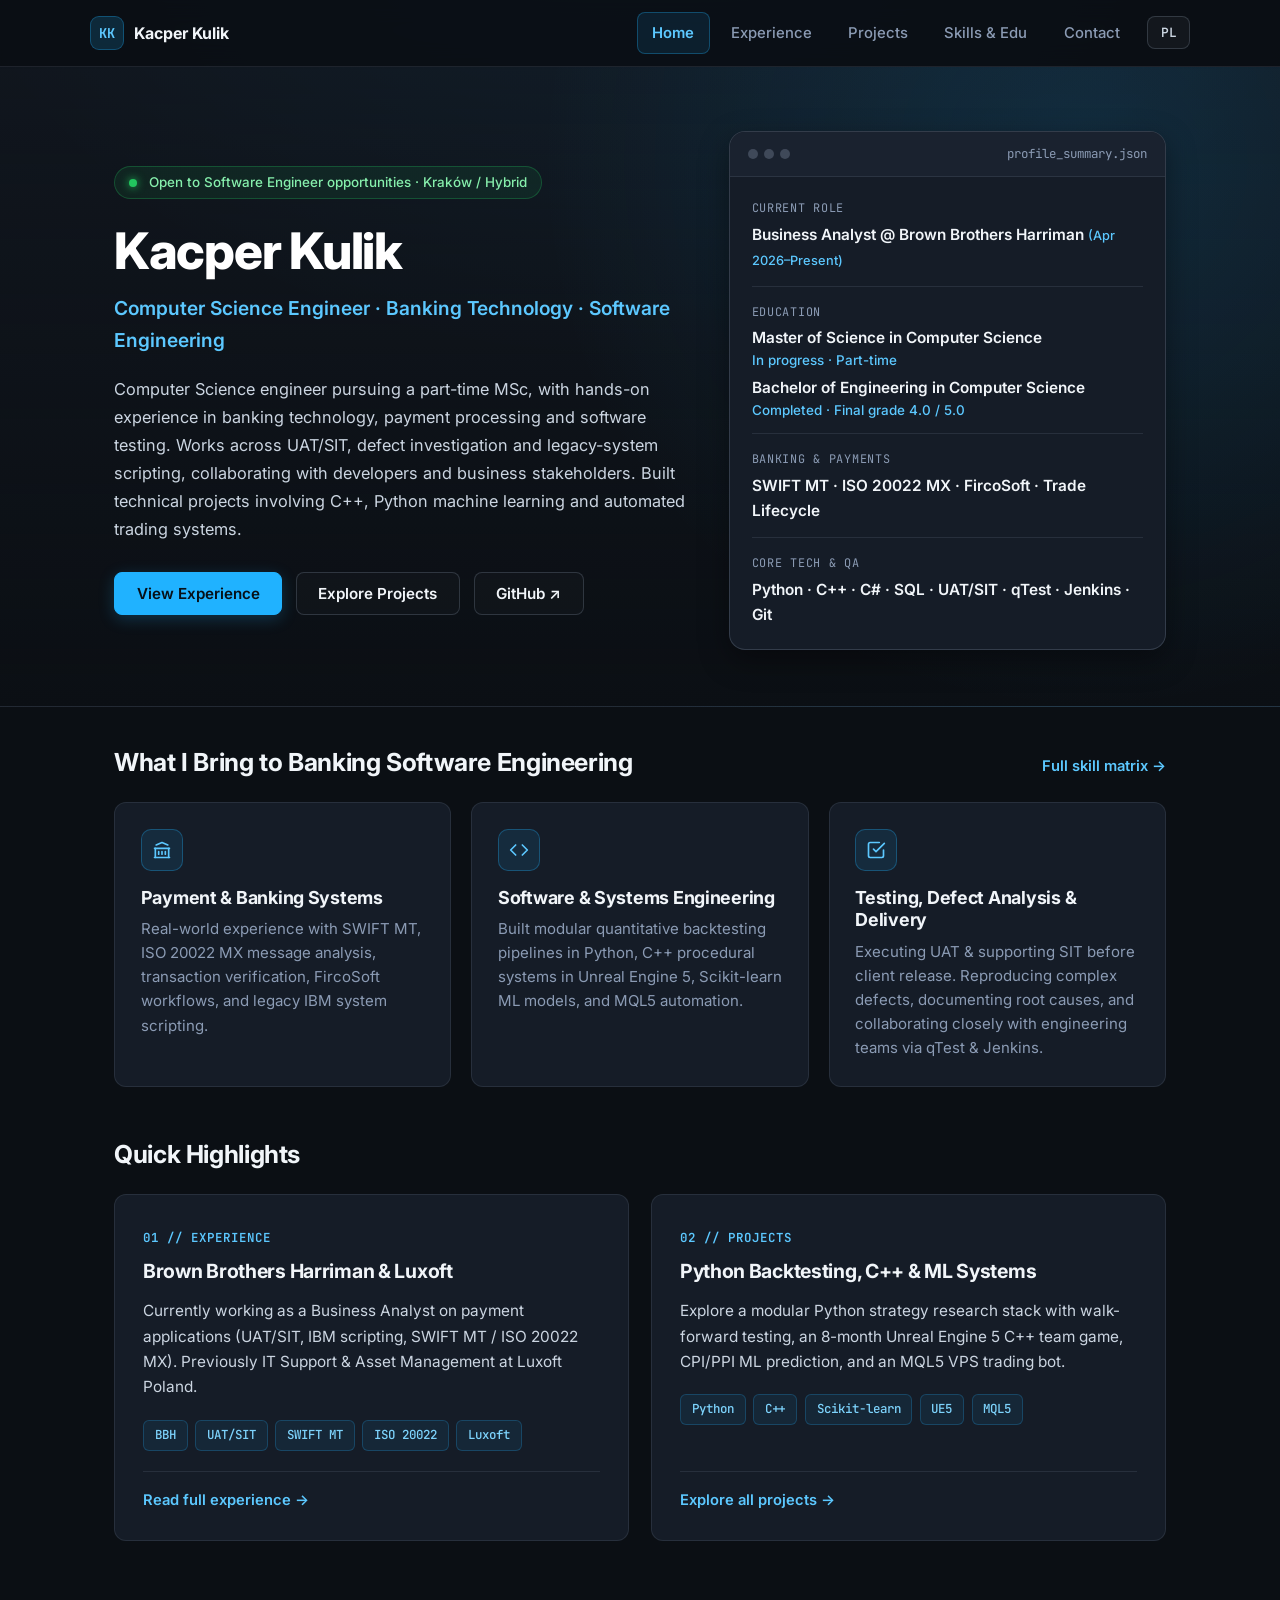
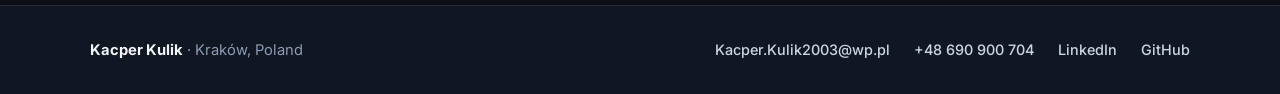
==== commit 9406b533: "small changes in UI" ====
--- a/index.html
+++ b/index.html
@@ -5,7 +5,7 @@
   <meta name="viewport" content="width=device-width, initial-scale=1.0">
   <meta name="description" content="Kacper Kulik — Computer Science Engineer | Banking Technology | Software Engineering. Portfolio tailored for Software Engineer roles in banking and fintech.">
   <title>Kacper Kulik — Software Engineer | Banking Technology</title>
-  <link rel="stylesheet" href="style.css?v=3">
+  <link rel="stylesheet" href="style.css?v=4">
 </head>
 <body>
   <header>
@@ -116,8 +116,26 @@
                 <span data-lang="pl" style="display: none;">Wykształcenie</span>
               </span>
               <span class="snapshot-value">
-                <span data-lang="en">MSc CS (in progress) · BEng CS <small>(4.0/5.0)</small></span>
-                <span data-lang="pl" style="display: none;">Mgr Informatyki (w toku) · Inż. Informatyki <small>(4.0/5.0)</small></span>
+                <span data-lang="en" class="snapshot-edu-list">
+                  <span class="snapshot-edu-item">
+                    Master of Science in Computer Science
+                    <small>In progress · Part-time</small>
+                  </span>
+                  <span class="snapshot-edu-item">
+                    Bachelor of Engineering in Computer Science
+                    <small>Completed · Final grade 4.0 / 5.0</small>
+                  </span>
+                </span>
+                <span data-lang="pl" class="snapshot-edu-list" style="display: none;">
+                  <span class="snapshot-edu-item">
+                    Studia magisterskie — Informatyka
+                    <small>W toku · Studia niestacjonarne</small>
+                  </span>
+                  <span class="snapshot-edu-item">
+                    Inżynier Informatyki
+                    <small>Ukończone · Ocena końcowa 4.0 / 5.0</small>
+                  </span>
+                </span>
               </span>
             </div>
             <div class="snapshot-row">
--- a/style.css
+++ b/style.css
@@ -540,6 +540,24 @@
 .snapshot-value small {
   color: var(--accent-light);
   font-weight: 500;
+}
+
+.snapshot-edu-list {
+  display: flex;
+  flex-direction: column;
+  gap: 0.55rem;
+  margin-top: 0.15rem;
+}
+
+.snapshot-edu-item {
+  display: block;
+  line-height: 1.35;
+}
+
+.snapshot-edu-item small {
+  display: block;
+  font-size: 0.84rem;
+  margin-top: 0.15rem;
 }
 
 /* ====== HOME CARDS & PREVIEWS ====== */
